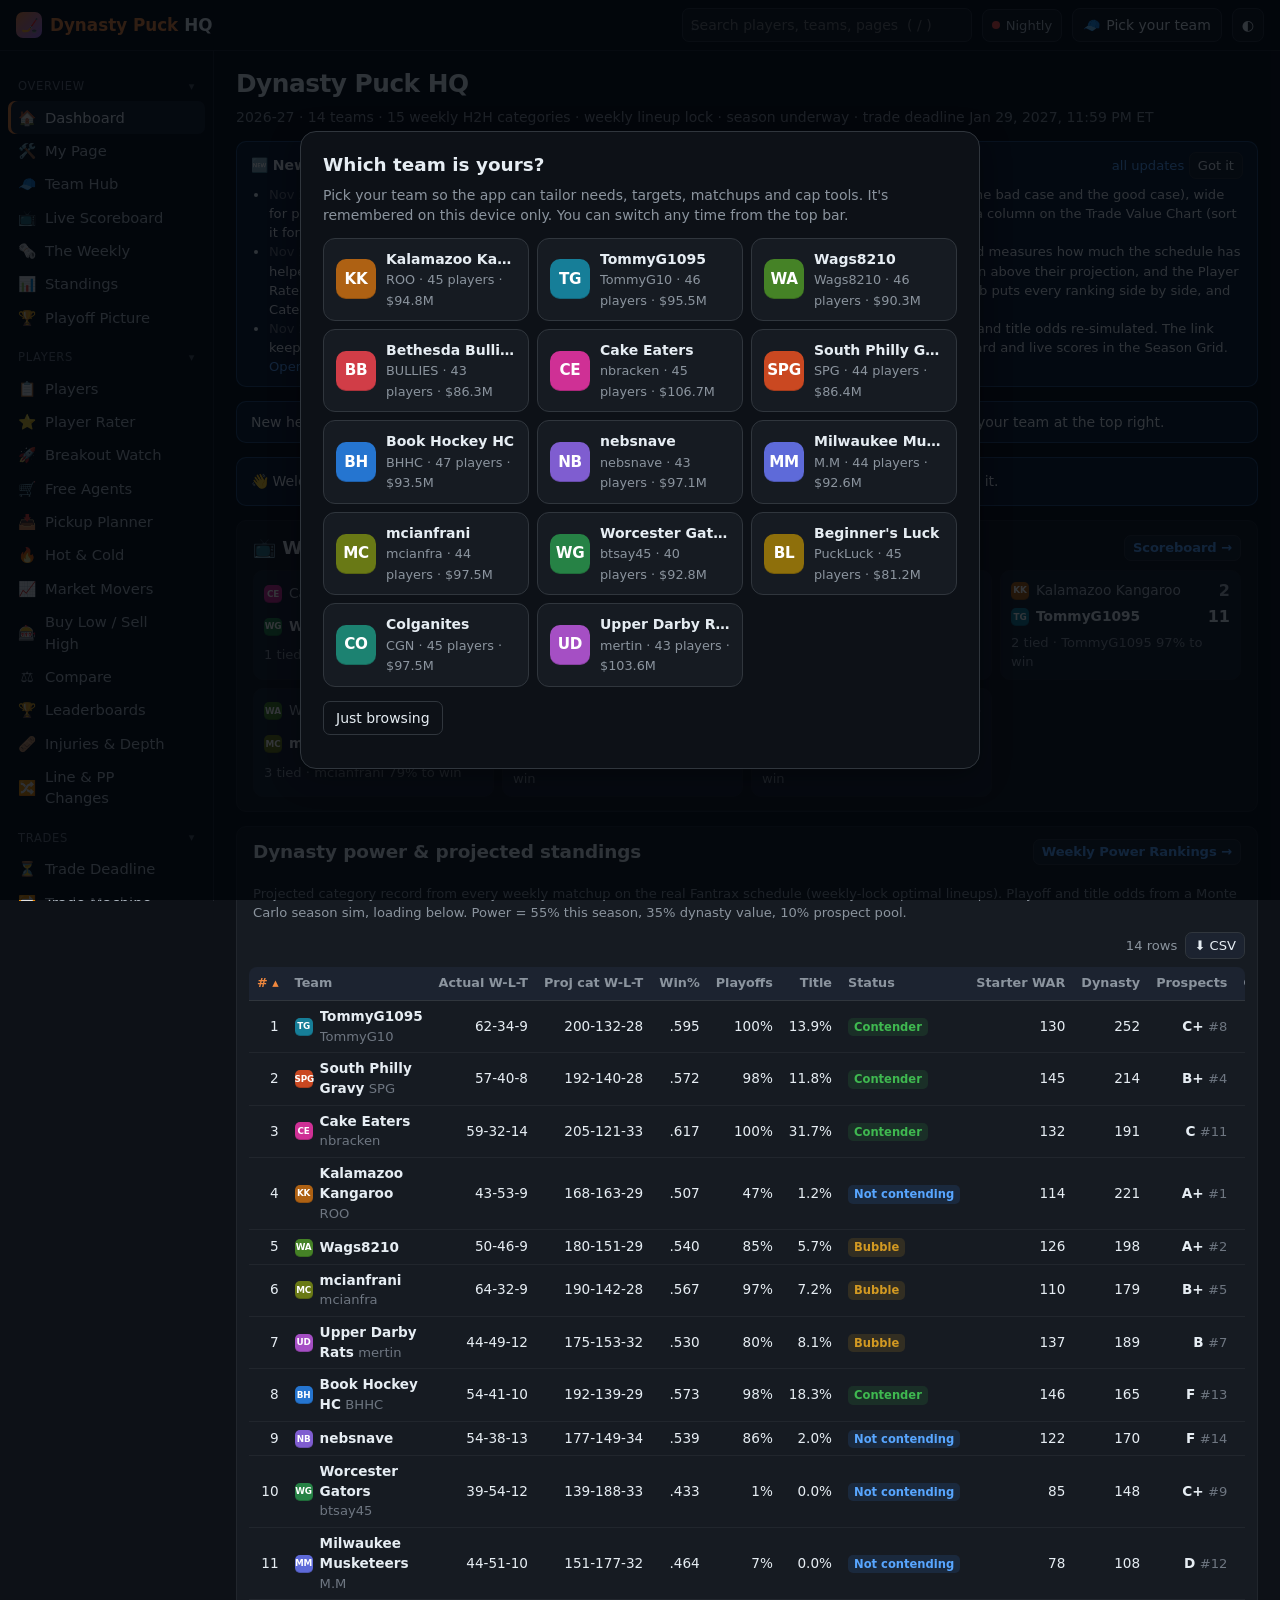
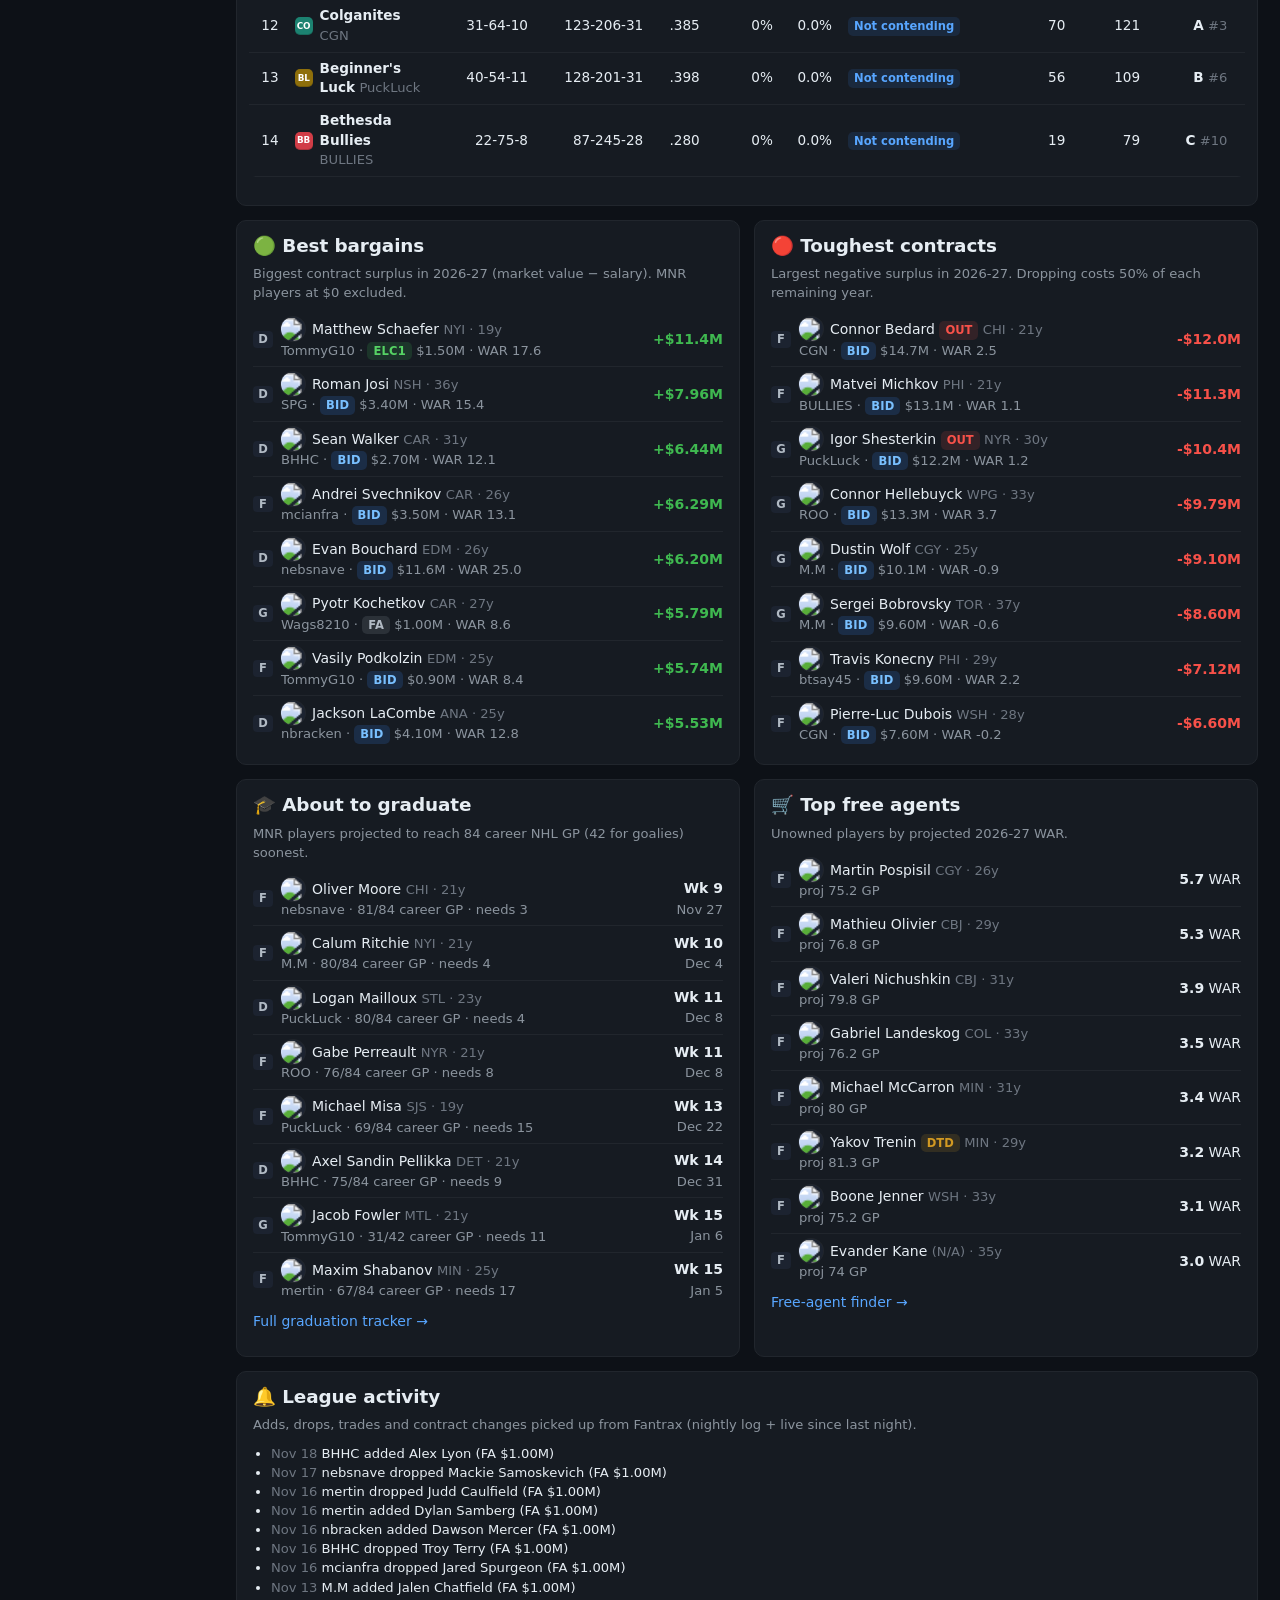
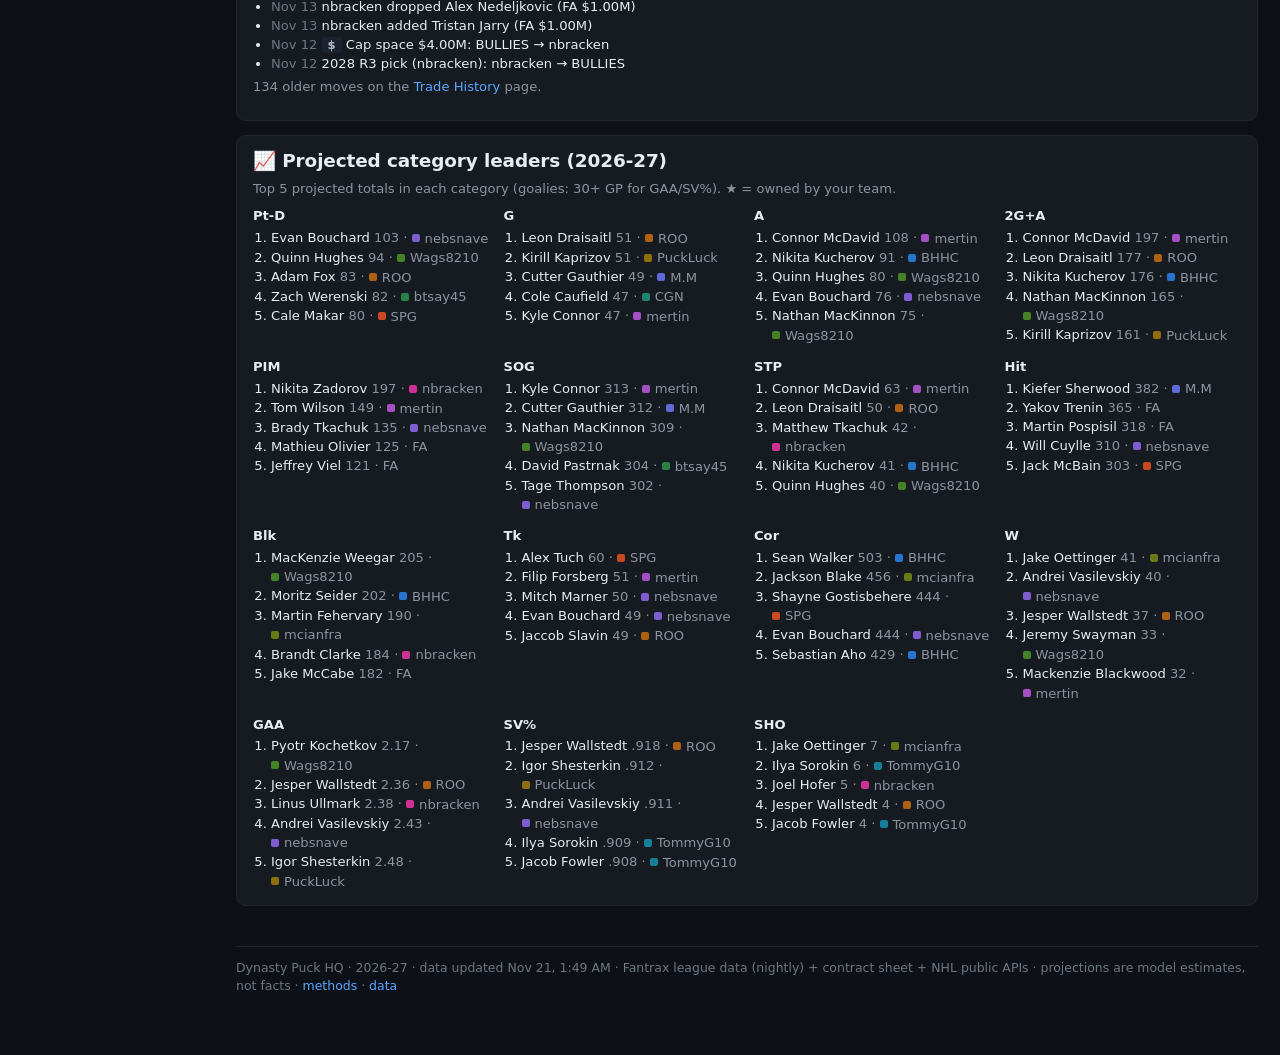
==== index.html @ 2f81b412 "Dynasty floors and ceilings, Elo & Luck, Breakout Watch, Rankings Hub, Category Outlook - Dynasty fl" ====
<!DOCTYPE html>
<html lang="en">
<head>
  <meta charset="UTF-8">
  <meta name="viewport" content="width=device-width, initial-scale=1.0">
  <meta name="theme-color" content="#0d1117">
  <meta name="mobile-web-app-capable" content="yes">
  <meta name="apple-mobile-web-app-capable" content="yes">
  <meta name="apple-mobile-web-app-status-bar-style" content="black-translucent">
  <meta name="description" content="Dynasty Puck HQ: projections, category values, simulators, contracts and prospects for the 14-team Dynasty Puck Fantrax league.">
  <title>Dynasty Puck HQ</title>
  <link rel="icon" href="assets/icon.svg" type="image/svg+xml">
  <link rel="manifest" href="manifest.json">
  <link rel="stylesheet" href="assets/app.css">
</head>
<body>
  <header class="top">
    <button class="iconbtn menubtn" id="menubtn" aria-label="Menu">☰</button>
    <a class="brand" href="#/home"><span class="logo" aria-hidden="true">🏒</span><span><b>Dynasty Puck</b><span class="full"> HQ</span></span></a>
    <span class="spacer"></span>
    <div class="search">
      <span class="ico" aria-hidden="true">⌕</span>
      <input id="gsearch" type="search" placeholder="Search players, teams, pages  ( / )" aria-label="Search players, teams and pages" autocomplete="off">
      <div class="results" id="gresults" role="listbox"></div>
    </div>
    <button class="livebtn idle" id="livebtn" aria-label="Fantrax sync status"><span class="dot" aria-hidden="true"></span><span class="lt">Nightly</span></button>
    <button class="teambtn" id="teambtn">🧢 Pick your team</button>
    <button class="iconbtn" id="themebtn" aria-label="Toggle light/dark theme" title="Toggle light/dark theme">◐</button>
  </header>
  <div class="wrap">
    <nav class="side" id="nav" aria-label="Sections"></nav>
    <div class="mainwrap">
      <nav class="famtabs" id="famtabs" aria-label="Related pages"></nav>
      <main id="main" tabindex="-1">
        <noscript><p>Dynasty Puck HQ needs JavaScript.</p></noscript>
        <p class="muted">Loading Dynasty Puck HQ…</p>
      </main>
    </div>
  </div>

  <nav class="tabbar" id="tabbar" aria-label="Quick links"></nav>

  <div class="picker-bg" id="picker-bg" role="dialog" aria-modal="true" aria-labelledby="picker-title">
    <div class="picker">
      <h2 id="picker-title">Which team is yours?</h2>
      <p class="muted">Pick your team so the app can tailor needs, targets, matchups and cap tools. It's remembered on this device only. You can switch any time from the top bar.</p>
      <div class="teams" id="picker-teams"></div>
      <p style="margin-top:14px"><button class="btn ghost" id="picker-skip">Just browsing</button></p>
    </div>
  </div>

  <div class="modal-bg" id="modal-bg" role="dialog" aria-modal="true">
    <div class="modal">
      <button class="btn sm mclose" id="modal-close" aria-label="Close">✕</button>
      <div class="mbody" id="modal-body"></div>
    </div>
  </div>
  <div class="tip" id="tip" role="tooltip"></div>
  <div class="toast" id="toast" role="status"></div>

  <script src="data/league.js"></script>
  <script src="data/prospects.js"></script>
  <script src="data/radar.js"></script>
  <script src="data/draft.js"></script>
  <script src="data/research.js"></script>
  <script src="data/sim.js"></script>
  <script src="assets/js/util.js"></script>
  <script src="assets/js/engine.js"></script>
  <script src="assets/js/ui.js"></script>
  <script src="assets/js/charts.js"></script>
  <script src="assets/js/share.js"></script>
  <script src="assets/js/player.js"></script>
  <script src="assets/js/pages-overview.js"></script>
  <script src="assets/js/pages-players.js"></script>
  <script src="assets/js/pages-sims.js"></script>
  <script src="assets/js/pages-trade.js"></script>
  <script src="assets/js/pages-cap.js"></script>
  <script src="assets/js/pages-planner.js"></script>
  <script src="assets/js/pages-prospects.js"></script>
  <script src="assets/js/pages-radar.js"></script>
  <script src="assets/js/pages-draft.js"></script>
  <script src="assets/js/pages-luck.js"></script>
  <script src="assets/js/pages-weekly.js"></script>
  <script src="assets/js/pages-season.js"></script>
  <script src="assets/js/pages-scout.js"></script>
  <script src="assets/js/pages-pickup.js"></script>
  <script src="assets/js/pages-form.js"></script>
  <script src="assets/js/pages-rivals.js"></script>
  <script src="assets/js/pages-records.js"></script>
  <script src="assets/js/pages-me.js"></script>
  <script src="assets/js/pages-movers.js"></script>
  <script src="assets/js/pages-lines.js"></script>
  <script src="assets/js/pages-tape.js"></script>
  <script src="assets/js/pages-tour.js"></script>
  <script src="assets/js/pages-info.js"></script>
  <script src="assets/js/pages-extras.js"></script>
  <script src="assets/js/pages-alerts.js"></script>
  <script src="assets/js/pages-live.js"></script>
  <script src="assets/js/pages-flow.js"></script>
  <script src="assets/js/pages-wire.js"></script>
  <script src="assets/js/pages-power.js"></script>
  <script src="assets/js/pages-regret.js"></script>
  <script src="assets/js/pages-grades.js"></script>
  <script src="assets/js/pages-scorecard.js"></script>
  <script src="assets/js/pages-network.js"></script>
  <script src="assets/js/pages-feed.js"></script>
  <script src="assets/js/pages-trophies.js"></script>
  <script src="assets/js/pages-carriers.js"></script>
  <script src="assets/js/pages-grid.js"></script>
  <script src="assets/js/pages-rater.js"></script>
  <script src="assets/js/pages-calendar.js"></script>
  <script src="assets/js/pages-scenarios.js"></script>
  <script src="assets/js/pages-elo.js"></script>
  <script src="assets/js/pages-breakout.js"></script>
  <script src="assets/js/pages-rankings.js"></script>
  <script src="assets/js/pages-outlook.js"></script>
  <script src="assets/js/pages-mypage.js"></script>
  <script src="assets/js/pages-mywidgets.js"></script>
  <script src="assets/js/pages-path.js"></script>
  <script src="assets/js/pages-stacks.js"></script>
  <script src="assets/js/pages-cats.js"></script>
  <script src="assets/js/pages-warroom.js"></script>
  <script src="assets/js/live.js"></script>
  <script src="assets/js/app.js"></script>
</body>
</html>
---- assets/app.css ----
/* Dynasty Puck HQ - styles. Dark by default, light via [data-theme="light"]. */
:root {
  color-scheme: dark;
  --bg: #0d1117; --card: #161b22; --card2: #1c2330; --line: #30363d; --line2: #21262d;
  --ink: #e6edf3; --ink2: #b1bac4; --muted: #8b949e; --faint: #6e7681;
  --accent: #f0883e; --accent2: #a371f7; --link: #58a6ff;
  --good: #3fb950; --good-bg: rgba(46,160,67,.15); --bad: #f85149; --bad-bg: rgba(248,81,73,.13);
  --warn: #d29922; --warn-bg: rgba(210,153,34,.15); --info-bg: rgba(56,139,253,.12);
  --s1: #3987e5; --s2: #d95926; --s3: #199e70; --s4: #c98500; --s5: #d55181; --s6: #008300; --s7: #9085e9; --s8: #e66767;
  --seq0: #1c2330; --seq1: #184f95; --seq2: #256abf; --seq3: #3987e5; --seq4: #6da7ec; --seq5: #b7d3f6;
  --grid: #2c2c2a; --axis: #484f58;
  --radius: 10px; --shadow: 0 8px 30px rgba(0,0,0,.35);
  --font: system-ui, -apple-system, "Segoe UI", Roboto, sans-serif;
}
:root[data-theme="light"] {
  color-scheme: light;
  --bg: #f6f8fa; --card: #ffffff; --card2: #f3f4f6; --line: #d0d7de; --line2: #e5e7eb;
  --ink: #1f2328; --ink2: #3b4250; --muted: #59636e; --faint: #818b98;
  --accent: #bc4c00; --accent2: #8250df; --link: #0969da;
  --good: #1a7f37; --good-bg: rgba(31,136,61,.12); --bad: #cf222e; --bad-bg: rgba(207,34,46,.10);
  --warn: #9a6700; --warn-bg: rgba(212,167,44,.18); --info-bg: rgba(9,105,218,.08);
  --s1: #2a78d6; --s2: #eb6834; --s3: #1baf7a; --s4: #eda100; --s5: #e87ba4; --s6: #008300; --s7: #4a3aa7; --s8: #e34948;
  --seq0: #eef2f7; --seq1: #cde2fb; --seq2: #9ec5f4; --seq3: #5598e7; --seq4: #256abf; --seq5: #104281;
  --grid: #e1e0d9; --axis: #c3c2b7; --shadow: 0 8px 30px rgba(0,0,0,.12);
}
* { box-sizing: border-box; }
html, body { margin: 0; padding: 0; }
body { background: var(--bg); color: var(--ink); font: 14px/1.45 var(--font); -webkit-text-size-adjust: 100%; }
a { color: var(--link); text-decoration: none; }
a:hover { text-decoration: underline; }
button, select, input, textarea { font: inherit; color: inherit; }
h1, h2, h3, h4 { margin: 0 0 .5em; line-height: 1.2; }
h1 { font-size: 1.55rem; letter-spacing: -.01em; }
h2 { font-size: 1.15rem; }
h3 { font-size: 1rem; }
p { margin: .3em 0 .8em; }
small, .small { font-size: .82rem; }
.muted { color: var(--muted); } .faint { color: var(--faint); } .ink2 { color: var(--ink2); }
.good { color: var(--good); } .bad { color: var(--bad); } .warn { color: var(--warn); } .accent { color: var(--accent); }
.num { font-variant-numeric: tabular-nums; text-align: right; white-space: nowrap; }
.nowrap { white-space: nowrap; }
.sr-only { position: absolute; width: 1px; height: 1px; overflow: hidden; clip: rect(0 0 0 0); white-space: nowrap; }

/* ---------- layout */
.top { position: sticky; top: 0; z-index: 30; display: flex; align-items: center; gap: 10px; padding: 8px 16px;
  background: color-mix(in srgb, var(--bg) 88%, transparent); backdrop-filter: blur(8px); border-bottom: 1px solid var(--line2); }
.brand { display: flex; align-items: center; gap: 8px; font-weight: 800; font-size: 1.05rem; white-space: nowrap; color: var(--ink); }
.brand .logo { width: 26px; height: 26px; border-radius: 7px; background: linear-gradient(135deg, var(--accent), var(--accent2)); display: grid; place-items: center; color: #fff; font-size: 14px; }
.brand b { color: var(--accent); }
.top .spacer { flex: 1; }
.search { position: relative; }
.search input { width: 290px; max-width: 42vw; padding: 7px 10px 7px 30px; border-radius: 8px; border: 1px solid var(--line); background: var(--card); }
.search .ico { position: absolute; left: 9px; top: 50%; transform: translateY(-50%); color: var(--faint); pointer-events: none; }
.search .results { position: absolute; top: calc(100% + 4px); right: 0; width: 340px; max-width: 92vw; max-height: 60vh; overflow: auto; background: var(--card); border: 1px solid var(--line); border-radius: 10px; box-shadow: var(--shadow); display: none; z-index: 40; }
.search .results.open { display: block; }
.search .results .shead { padding: 6px 10px 3px; font-size: .68rem; letter-spacing: .06em; text-transform: uppercase; color: var(--faint); }
.search .results button { display: flex; width: 100%; gap: 8px; align-items: center; padding: 7px 10px; background: none; border: 0; text-align: left; cursor: pointer; border-bottom: 1px solid var(--line2); }
.search .results button:hover, .search .results button.hl { background: var(--card2); }
.teambtn { display: flex; align-items: center; gap: 6px; padding: 6px 10px; border-radius: 8px; border: 1px solid var(--line); background: var(--card); cursor: pointer; white-space: nowrap; }
.teambtn:hover { border-color: var(--accent); }
.livebtn { display: flex; align-items: center; gap: 6px; padding: 6px 9px; border-radius: 8px; border: 1px solid var(--line); background: var(--card); cursor: pointer; white-space: nowrap; color: var(--ink2); font-size: .82rem; }
.livebtn .dot { width: 8px; height: 8px; border-radius: 50%; background: var(--faint); flex: none; }
.livebtn.ok .dot { background: var(--good); box-shadow: 0 0 0 3px var(--good-bg); }
.livebtn.loading .dot { background: var(--warn); animation: pulse 1s infinite alternate; }
.livebtn.fail .dot { background: var(--bad); }
@keyframes pulse { from { opacity: .35; } to { opacity: 1; } }
.fs { font-size: .68rem; padding: 1px 5px; border-radius: 5px; border: 1px solid var(--line); color: var(--muted); margin-left: 4px; white-space: nowrap; }
.fs.R { color: var(--warn); border-color: color-mix(in srgb, var(--warn) 45%, transparent); }
.fs.M, .fs.IR { color: var(--faint); }
.iconbtn { padding: 6px 9px; border-radius: 8px; border: 1px solid var(--line); background: var(--card); cursor: pointer; }
.menubtn { display: none; }
.wrap { display: flex; min-height: calc(100vh - 50px); }
nav.side { width: 214px; flex: 0 0 214px; border-right: 1px solid var(--line2); padding: 12px 8px 40px; position: sticky; top: 50px; height: calc(100vh - 50px); overflow-y: auto; }
nav.side .grp { display: flex; width: calc(100% - 4px); align-items: center; justify-content: space-between; font-size: .72rem; text-transform: uppercase; letter-spacing: .06em; color: var(--faint); margin: 12px 2px 3px; padding: 3px 8px; background: none; border: 0; border-radius: 6px; cursor: pointer; text-align: left; }
nav.side .grp:hover { color: var(--ink2); background: var(--card); }
nav.side .grp .car { font-size: .7rem; opacity: .7; }
nav.side div.grp { cursor: default; }
nav.side a { display: flex; gap: 9px; align-items: center; padding: 6px 10px; border-radius: 7px; color: var(--ink2); font-size: .92rem; }
nav.side a:hover { background: var(--card); text-decoration: none; color: var(--ink); }
nav.side a.on { background: var(--card2); color: var(--ink); box-shadow: inset 3px 0 0 var(--accent); }
nav.side a .i { width: 18px; text-align: center; opacity: .9; }
.mainwrap { flex: 1; min-width: 0; display: flex; flex-direction: column; }
main { flex: 1; min-width: 0; padding: 18px 22px 60px; }
/* related pages: one tab row above the page */
.famtabs { display: flex; gap: 2px; overflow-x: auto; scrollbar-width: none; padding: 10px 22px 0; border-bottom: 1px solid var(--line2); }
.famtabs::-webkit-scrollbar { display: none; }
.famtabs[hidden] { display: none; }
.famtabs a { flex: none; padding: 6px 12px 8px; color: var(--muted); border-bottom: 2px solid transparent; font-size: .86rem; white-space: nowrap; }
.famtabs a:hover { color: var(--ink); text-decoration: none; }
.famtabs a.on { color: var(--ink); border-bottom-color: var(--accent); font-weight: 600; }
.page-head { display: flex; flex-wrap: wrap; align-items: flex-end; gap: 8px 16px; margin-bottom: 14px; }
.page-head h1 { margin: 0; }
.page-head .sub { color: var(--muted); flex-basis: 100%; margin: 0; }
.foot { color: var(--faint); font-size: .78rem; margin-top: 40px; border-top: 1px solid var(--line2); padding-top: 12px; }

/* ---------- cards & grid */
.grid { display: grid; gap: 14px; }
.g2 { grid-template-columns: repeat(2, minmax(0, 1fr)); }
.g3 { grid-template-columns: repeat(3, minmax(0, 1fr)); }
.g4 { grid-template-columns: repeat(4, minmax(0, 1fr)); }
.span2 { grid-column: span 2; }
.card { background: var(--card); border: 1px solid var(--line2); border-radius: var(--radius); padding: 14px 16px; min-width: 0; }
.card > h2, .card > h3 { display: flex; align-items: center; gap: 8px; flex-wrap: wrap; }
.card .hint { color: var(--muted); font-size: .82rem; margin: -2px 0 10px; }
.card.flush { padding: 0; }
.card.flush > h2, .card.flush > h3, .card.flush > .hint { padding: 12px 16px 0; }
.stat { background: var(--card); border: 1px solid var(--line2); border-radius: var(--radius); padding: 12px 14px; }
.stat .l { color: var(--muted); font-size: .8rem; }
.stat .v { font-size: 1.45rem; font-weight: 700; margin-top: 2px; }
.stat .d { font-size: .8rem; color: var(--muted); }
.stats { display: grid; grid-template-columns: repeat(auto-fit, minmax(150px, 1fr)); gap: 10px; margin-bottom: 14px; }
.callout { border-radius: 10px; padding: 10px 14px; background: var(--info-bg); border: 1px solid color-mix(in srgb, var(--link) 35%, transparent); margin: 8px 0 14px; }
.callout.warn { background: var(--warn-bg); border-color: color-mix(in srgb, var(--warn) 45%, transparent); }
.callout.bad { background: var(--bad-bg); border-color: color-mix(in srgb, var(--bad) 45%, transparent); }
.callout.good { background: var(--good-bg); border-color: color-mix(in srgb, var(--good) 45%, transparent); }

/* ---------- controls */
.controls { display: flex; flex-wrap: wrap; gap: 8px 10px; align-items: center; margin: 0 0 12px; }
.controls label { display: flex; align-items: center; gap: 6px; color: var(--muted); font-size: .85rem; }
select, input[type=text], input[type=number], input[type=search], textarea {
  background: var(--card); border: 1px solid var(--line); border-radius: 7px; padding: 6px 8px; min-height: 32px; }
input[type=number] { width: 90px; }
textarea { width: 100%; min-height: 120px; font-family: ui-monospace, SFMono-Regular, Menlo, monospace; font-size: .82rem; }
.btn { display: inline-flex; align-items: center; gap: 6px; padding: 6px 12px; min-height: 32px; border-radius: 7px; border: 1px solid var(--line); background: var(--card2); cursor: pointer; white-space: nowrap; }
.btn:hover { border-color: var(--accent); }
.btn.primary { background: var(--accent); border-color: var(--accent); color: #fff; font-weight: 600; }
.btn.primary:hover { filter: brightness(1.08); }
.btn.sm { padding: 3px 8px; min-height: 26px; font-size: .82rem; }
.btn.ghost { background: none; }
.btn:disabled { opacity: .5; cursor: default; }
.seg { display: inline-flex; border: 1px solid var(--line); border-radius: 8px; overflow: hidden; }
.seg button { border: 0; background: var(--card); padding: 5px 11px; cursor: pointer; border-right: 1px solid var(--line); }
.seg button:last-child { border-right: 0; }
.seg button.on { background: var(--accent); color: #fff; }
.tabs { display: flex; gap: 2px; border-bottom: 1px solid var(--line); margin-bottom: 14px; overflow-x: auto; }
.tabs button { background: none; border: 0; padding: 8px 12px; cursor: pointer; color: var(--muted); border-bottom: 2px solid transparent; white-space: nowrap; }
.tabs button.on { color: var(--ink); border-bottom-color: var(--accent); font-weight: 600; }
.chip { display: inline-flex; align-items: center; gap: 4px; padding: 1px 7px; border-radius: 999px; font-size: .75rem; border: 1px solid var(--line); background: var(--card2); white-space: nowrap; }
.chip.x { cursor: pointer; }
.pill { display: inline-block; padding: 1px 6px; border-radius: 5px; font-size: .72rem; font-weight: 600; letter-spacing: .02em; }
.pill.BID { background: rgba(56,139,253,.16); color: #79c0ff; } .pill.MNR { background: rgba(163,113,247,.18); color: #d2a8ff; }
.pill.ELC1 { background: rgba(63,185,80,.16); color: #56d364; } .pill.RFA1 { background: rgba(210,153,34,.18); color: #e3b341; }
.pill.FA { background: rgba(139,148,158,.18); color: var(--ink2); } .pill.W { background: var(--warn-bg); color: var(--warn); }
:root[data-theme="light"] .pill.BID { color: #0550ae; } :root[data-theme="light"] .pill.MNR { color: #6639ba; }
:root[data-theme="light"] .pill.ELC1 { color: #116329; } :root[data-theme="light"] .pill.RFA1 { color: #7d4e00; }
.pos { display: inline-block; min-width: 20px; text-align: center; font-size: .72rem; font-weight: 700; border-radius: 4px; padding: 0 4px; background: var(--card2); color: var(--ink2); }
.badge { display: inline-block; padding: 1px 6px; border-radius: 5px; font-size: .72rem; font-weight: 600; white-space: nowrap; }
.badge.multiline { white-space: normal; }
.badge.good { background: var(--good-bg); color: var(--good); } .badge.bad { background: var(--bad-bg); color: var(--bad); }
.badge.warn { background: var(--warn-bg); color: var(--warn); } .badge.info { background: var(--info-bg); color: var(--link); }
.plink { color: var(--ink); cursor: pointer; font-weight: 500; }
.plink:hover { color: var(--link); text-decoration: underline; }
.teamtag { display: inline-flex; align-items: center; gap: 5px; white-space: nowrap; }
.teamtag .dot { width: 9px; height: 9px; border-radius: 3px; display: inline-block; }

/* ---------- tables */
.tbl-wrap { overflow-x: auto; -webkit-overflow-scrolling: touch; border-radius: 8px; }
.tbl-tools { display: flex; flex-wrap: wrap; gap: 8px; align-items: center; margin-bottom: 8px; }
.tbl-tools .grow { flex: 1; }
.tbl-tools input[type=search] { width: 220px; max-width: 100%; }
table.t { width: 100%; border-collapse: collapse; font-size: .85rem; }
table.t th { position: sticky; top: 0; background: var(--card2); color: var(--muted); font-weight: 600; text-align: left; padding: 7px 8px; border-bottom: 1px solid var(--line); white-space: nowrap; z-index: 1; }
table.t th.sortable { cursor: pointer; user-select: none; }
table.t th.sortable:hover { color: var(--ink); }
table.t th.sorted { color: var(--accent); }
table.t th.num { text-align: right; }
table.t td { padding: 6px 8px; border-bottom: 1px solid var(--line2); vertical-align: middle; }
table.t tbody tr:hover td { background: color-mix(in srgb, var(--card2) 70%, transparent); }
table.t tr.mine td { background: color-mix(in srgb, var(--accent) 9%, transparent); }
table.t tr.sep td { border-top: 2px solid var(--line); }
table.t td.hot { background: var(--good-bg); } table.t td.cold { background: var(--bad-bg); }
.tbl-more { text-align: center; padding: 8px; }
.heat td.hc { text-align: center; font-variant-numeric: tabular-nums; font-size: .78rem; padding: 4px 2px; min-width: 26px; }

/* ---------- bars / meters */
.meter { position: relative; height: 8px; border-radius: 4px; background: var(--card2); overflow: hidden; min-width: 60px; }
.meter > span { position: absolute; left: 0; top: 0; bottom: 0; border-radius: 4px; background: var(--s1); }
.meter.good > span { background: var(--good); } .meter.warn > span { background: var(--warn); } .meter.bad > span { background: var(--bad); }
.pbar { display: flex; align-items: center; gap: 8px; }
.pbar .meter { flex: 1; }
.catbar { display: grid; grid-template-columns: 54px 1fr 44px; gap: 8px; align-items: center; margin: 3px 0; font-size: .82rem; }
.catbar .track { position: relative; height: 10px; background: var(--card2); border-radius: 5px; }
.catbar .track .mid { position: absolute; left: 50%; top: -2px; bottom: -2px; width: 1px; background: var(--axis); }
.catbar .track span { position: absolute; top: 0; bottom: 0; border-radius: 5px; }

/* ---------- charts */
.chart { position: relative; width: 100%; }
.chart svg { display: block; width: 100%; height: auto; overflow: visible; }
.chart .axis text, .chart text.axis { fill: var(--muted); font-size: 11px; }
.chart .gridl { stroke: var(--grid); stroke-width: 1; }
.chart .base { stroke: var(--axis); stroke-width: 1; }
.chart .hit { fill: transparent; cursor: pointer; }
.chart .mark:hover, .chart .hit:hover + .mark { filter: brightness(1.2); }
.legend { display: flex; flex-wrap: wrap; gap: 4px 14px; font-size: .8rem; color: var(--ink2); margin: 6px 0; }
.legend .k { display: inline-block; width: 12px; height: 12px; border-radius: 3px; margin-right: 5px; vertical-align: -2px; }
.legend .k.line { height: 3px; border-radius: 2px; vertical-align: 3px; }
.tip { position: fixed; z-index: 100; pointer-events: none; background: var(--card); border: 1px solid var(--line); border-radius: 8px; padding: 7px 10px; font-size: .8rem; box-shadow: var(--shadow); max-width: 280px; display: none; }
.tip .tv { font-weight: 700; color: var(--ink); }
.tip .tl { color: var(--muted); }
.tip .row { display: flex; align-items: center; gap: 6px; }
.tip .key { width: 12px; height: 3px; border-radius: 2px; display: inline-block; }

/* ---------- modal */
.modal-bg { position: fixed; inset: 0; background: rgba(1,4,9,.66); z-index: 60; display: none; align-items: flex-start; justify-content: center; padding: 4vh 12px; overflow-y: auto; }
.modal-bg.open { display: flex; }
.modal { background: var(--bg); border: 1px solid var(--line); border-radius: 14px; width: min(1040px, 100%); box-shadow: var(--shadow); position: relative; }
.modal .mclose { position: absolute; top: 10px; right: 10px; z-index: 2; }
.modal .mbody { padding: 18px 20px 22px; }
.phead { display: flex; gap: 16px; align-items: center; flex-wrap: wrap; }
.phead img, .phead .noimg { width: 92px; height: 92px; border-radius: 50%; background: var(--card2); object-fit: cover; border: 2px solid var(--line); }
.phead .noimg { display: grid; place-items: center; font-size: 30px; color: var(--faint); }
.phead h2 { font-size: 1.4rem; margin: 0; }
.kv { display: grid; grid-template-columns: repeat(auto-fill, minmax(130px, 1fr)); gap: 6px 14px; margin: 10px 0; }
.kv div { font-size: .82rem; color: var(--muted); }
.kv div b { display: block; color: var(--ink); font-size: .95rem; font-weight: 600; }

/* ---------- team picker */
.picker-bg { position: fixed; inset: 0; z-index: 80; background: rgba(1,4,9,.8); display: none; align-items: center; justify-content: center; padding: 16px; }
.picker-bg.open { display: flex; }
.picker { background: var(--bg); border: 1px solid var(--line); border-radius: 16px; padding: 22px; width: min(680px, 100%); max-height: 92vh; overflow-y: auto; box-shadow: var(--shadow); }
.picker .teams { display: grid; grid-template-columns: repeat(auto-fill, minmax(190px, 1fr)); gap: 8px; margin-top: 12px; }
.picker .teams button { display: flex; align-items: center; gap: 10px; text-align: left; padding: 10px 12px; border-radius: 12px; border: 1px solid var(--line); background: var(--card); cursor: pointer; }
.picker .teams button:hover { border-color: var(--tc, var(--accent)); box-shadow: 0 0 0 1px var(--tc, var(--accent)); }
.picker .teams button .pt { min-width: 0; }
.picker .teams button b { display: block; overflow: hidden; text-overflow: ellipsis; white-space: nowrap; }
.picker .teams button .pt > span { color: var(--muted); font-size: .8rem; }

/* ---------- misc components */
.lineup { display: grid; grid-template-columns: repeat(auto-fill, minmax(220px, 1fr)); gap: 4px 12px; }
.lineup .slot { display: flex; align-items: center; gap: 6px; padding: 4px 6px; border-radius: 6px; background: var(--card2); font-size: .82rem; }
.lineup .slot .gms { margin-left: auto; color: var(--muted); font-variant-numeric: tabular-nums; }
.vs { display: grid; grid-template-columns: 1fr auto 1fr; gap: 10px; align-items: center; }
.probrow { display: grid; grid-template-columns: 64px 1fr 60px; gap: 8px; align-items: center; font-size: .82rem; margin: 3px 0; }
.probbar { display: flex; height: 16px; border-radius: 5px; overflow: hidden; gap: 2px; background: var(--card2); }
.probbar span { display: block; height: 100%; }
.drop { border: 2px dashed var(--line); border-radius: 12px; padding: 26px; text-align: center; color: var(--muted); }
.drop.over { border-color: var(--accent); background: var(--warn-bg); }
.toast { position: fixed; bottom: 18px; left: 50%; transform: translateX(-50%); background: var(--card2); border: 1px solid var(--line); padding: 9px 14px; border-radius: 10px; z-index: 120; box-shadow: var(--shadow); display: none; }
.list-plain { list-style: none; margin: 0; padding: 0; }
.list-plain li { padding: 6px 0; border-bottom: 1px solid var(--line2); display: flex; gap: 8px; align-items: center; }
.list-plain li:last-child { border-bottom: 0; }
.rank { display: inline-grid; place-items: center; width: 24px; height: 24px; border-radius: 6px; background: var(--card2); font-weight: 700; font-size: .8rem; }
.tradecol { background: var(--card); border: 1px solid var(--line2); border-radius: var(--radius); padding: 12px; min-width: 0; }
.tradecol .pl { display: flex; align-items: center; gap: 6px; padding: 4px 0; border-bottom: 1px solid var(--line2); font-size: .85rem; }
.fair { position: relative; height: 14px; border-radius: 7px; background: linear-gradient(90deg, var(--bad), var(--warn) 30%, var(--good) 45%, var(--good) 55%, var(--warn) 70%, var(--bad)); }
.fair .needle { position: absolute; top: -4px; width: 4px; height: 22px; background: var(--ink); border-radius: 2px; transform: translateX(-2px); box-shadow: 0 0 0 2px var(--card); }
.kpi-up { color: var(--good); } .kpi-down { color: var(--bad); }
details summary { cursor: pointer; color: var(--link); }
.note { font-size: .8rem; color: var(--muted); }
.scroll-x { overflow-x: auto; }
hr.sep { border: 0; border-top: 1px solid var(--line2); margin: 14px 0; }

/* ---------- responsive */
@media (max-width: 1100px) { .g4 { grid-template-columns: repeat(2, minmax(0, 1fr)); } .g3 { grid-template-columns: repeat(2, minmax(0, 1fr)); } }
@media (max-width: 860px) {
  .menubtn { display: inline-block; }
  nav.side { position: fixed; left: 0; top: 50px; z-index: 50; background: var(--bg); transform: translateX(-105%); transition: transform .2s; box-shadow: var(--shadow); width: 240px; }
  nav.side.open { transform: none; }
  .g2, .g3, .g4 { grid-template-columns: minmax(0, 1fr); }
  .span2 { grid-column: auto; }
  main { padding: 14px 16px 60px; }
  .famtabs { padding: 6px 12px 0; }
  .search input { width: 150px; }
  .brand .full { display: none; }
}
@media (max-width: 520px) {
  .top { gap: 6px; padding: 8px 10px; }
  .brand > span:not(.logo) { display: none; }
  .teambtn { padding: 6px 7px; }
  .livebtn { padding: 6px 7px; } .livebtn .lt { display: none; }
  .teambtn .tn { max-width: 74px; overflow: hidden; text-overflow: ellipsis; }
  .search { flex: 1; min-width: 0; }
  .search input { width: 100%; max-width: none; }
  .search input::placeholder { color: transparent; }
  .search .results { right: auto; left: 0; width: 88vw; }
  h1 { font-size: 1.3rem; }
  .stat .v { font-size: 1.2rem; }
  .modal .mbody { padding: 14px 12px 18px; }
  .phead img, .phead .noimg { width: 70px; height: 70px; }
}
@media print { nav.side, .top { display: none; } main { padding: 0; } .card { break-inside: avoid; } }
/* keep wide selects and multi-column trade grids inside the viewport */
select { max-width: 100%; text-overflow: ellipsis; }
.controls label { max-width: 100%; flex-wrap: wrap; min-width: 0; }
.controls label select, .controls label input { min-width: 0; }
.tradecol .pl select { max-width: 110px; }
.tradecol .pl input.capamt { width: 62px; padding: 2px 6px; margin: 0 2px; }
.nw { white-space: nowrap; }
@media (max-width: 860px) {
  .grid[style*="repeat"] { grid-template-columns: minmax(0, 1fr) !important; }
  .controls label select { max-width: calc(100vw - 60px); }
}

/* scoreboard: NHL game ticker + live marker */
.ticker { display: flex; flex-wrap: wrap; gap: 6px; margin: 0 0 14px; }
.ticker .tk { border: 1px solid var(--line); border-radius: 8px; padding: 3px 8px; font-size: .8rem; background: var(--card); white-space: nowrap; }
.ticker .tk.live { border-color: color-mix(in srgb, var(--bad) 55%, transparent); }
.ticker .tk.pre { opacity: .75; }
.livedot { animation: livepulse 1.6s ease-in-out infinite; }
@keyframes livepulse { 50% { opacity: .55; } }
@media (prefers-reduced-motion: reduce) { .livedot { animation: none; } }

/* category insights */
.catmx td.hc { min-width: 40px; padding: 6px 3px; font-size: .8rem; color: var(--ink); border-bottom: 2px solid var(--card); border-right: 2px solid var(--card); }
.catmx th a { color: inherit; }
.catmx tr.mine td:first-child { box-shadow: inset 3px 0 0 var(--accent); }
.catchip { display: inline-block; border: 1px solid var(--line); border-radius: 6px; padding: 0 6px; margin: 1px 0; font-size: .78rem; white-space: nowrap; background: var(--card2); }
/* Prospect Radar */
.spark { vertical-align: middle; }
.t td.nw { white-space: nowrap; }
.mv { align-items: flex-start !important; }
.mv .rk { min-width: 38px; color: var(--muted); font-variant-numeric: tabular-nums; font-size: .85rem; padding-top: 1px; }
.mv .who { flex: 1; min-width: 0; }
.mv .chg { text-align: right; white-space: nowrap; font-variant-numeric: tabular-nums; }
.newsitem { align-items: flex-start !important; }
.newsitem .nd { min-width: 48px; padding-top: 2px; white-space: nowrap; }
.newsitem > div { min-width: 0; overflow-wrap: anywhere; }
.newsday { margin: 14px 0 2px; font-size: .9rem; color: var(--muted); }
.newsday:first-child { margin-top: 0; }
details.card > summary { cursor: pointer; }
@media (max-width: 700px) { details.card ul { columns: 1 !important; } }

/* phones: the name column stays put while a wide table scrolls sideways */
:root { --tbg: var(--bg); }
.card, .tradecol { --tbg: var(--card); }
@media (max-width: 860px) {
  .tbl-wrap table.t.hasstick .stick, .tbl-wrap table.t:not(.hasstick) th:first-child, .tbl-wrap table.t:not(.hasstick) td:first-child {
    position: sticky; left: 0; z-index: 1; background: var(--tbg); box-shadow: 1px 0 0 var(--line2); max-width: 44vw; white-space: normal; }
  .tbl-wrap table.t.hasstick th.stick, .tbl-wrap table.t:not(.hasstick) th:first-child { z-index: 2; background: var(--card2); }
  .tbl-wrap table.t tr.mine .stick, .tbl-wrap table.t:not(.hasstick) tr.mine td:first-child {
    background: linear-gradient(color-mix(in srgb, var(--accent) 9%, transparent), color-mix(in srgb, var(--accent) 9%, transparent)), var(--tbg); }
  .tbl-wrap table.t td[colspan] { position: static; max-width: none; }
}

/* phones: quick bar at the bottom */
.tabbar { display: none; }
@media (max-width: 860px) {
  .tabbar { display: flex; position: fixed; left: 0; right: 0; bottom: 0; z-index: 40; background: var(--bg); border-top: 1px solid var(--line); padding-bottom: env(safe-area-inset-bottom, 0px); }
  .tabbar a, .tabbar button { flex: 1; min-width: 0; display: flex; flex-direction: column; align-items: center; gap: 1px; padding: 6px 2px 5px; font: inherit; font-size: .68rem; color: var(--muted); background: none; border: 0; text-decoration: none; cursor: pointer; }
  .tabbar .i { font-size: 1.15rem; line-height: 1.2; }
  .tabbar a { overflow: hidden; text-overflow: ellipsis; white-space: nowrap; }
  .tabbar a.on { color: var(--accent); }
  main { padding-bottom: 96px; }
  nav.side { height: calc(100vh - 50px); padding-bottom: 90px; }
  .toast { bottom: calc(70px + env(safe-area-inset-bottom, 0px)); }
}
@media print { .tabbar { display: none; } }
@media (max-width: 520px) { #newscard .newsd { display: none; } }

/* Offseason Planner: a player's contract by season */
table.plan td.pc { white-space: nowrap; font-variant-numeric: tabular-nums; border-left: 1px solid var(--line2); }
table.plan td.pc span { display: block; font-size: .66rem; line-height: 1.1; opacity: .8; }
table.plan td.c-con { background: rgba(56,139,253,.13); }
table.plan td.c-off { opacity: .6; }
table.plan td.c-elc, .pk.c-elc { background: rgba(63,185,80,.20); }
table.plan td.c-re, .pk.c-re { background: var(--warn-bg); }
table.plan td.c-auc, .pk.c-auc { background: rgba(163,113,247,.20); }
table.plan td.c-mnr, .pk.c-mnr { background: rgba(139,148,158,.12); color: var(--muted); }
table.plan td.c-ufa, .pk.c-ufa { background: var(--bad-bg); color: var(--bad); }
table.plan td.c-ufa, table.plan td.c-mnr { font-size: .74rem; }
.pk { display: inline-block; padding: 0 6px; border-radius: 5px; font-size: .74rem; white-space: nowrap; }
.pk.c-con { background: rgba(56,139,253,.16); }
table.plan tr.grp td { background: var(--card2); font-weight: 600; padding-top: 8px; }
table.plan tfoot td { border-top: 1px solid var(--line); background: var(--card); }
table.plan tfoot tr.sum td { border-top: 2px solid var(--line); }
@media (min-width: 861px) { table.plan tbody td:first-child { white-space: nowrap; } }
select.plsel { max-width: 210px; padding: 2px 4px; font-size: .78rem; }
select.plsel.chg { border-color: var(--warn); box-shadow: 0 0 0 1px var(--warn); }

/* Draft Center: rank-history chart labels */
svg text.ax { font-size: 10px; fill: var(--muted); }
.list-plain.mvlist li { display: block; }
.list-plain.mvlist li.mine-li { background: color-mix(in srgb, var(--accent) 9%, transparent); }

/* team identity: color dot next to a team code, square badge with the team's letters, badge + name chip */
.teamtag { --tc: var(--faint); }
.teamtag .tdot { width: 8px; height: 8px; border-radius: 2px; background: var(--tc); flex: none; display: inline-block; }
.tbadge { --tc: var(--faint); display: inline-grid; place-items: center; flex: none; width: 22px; height: 22px; border-radius: 6px; background: var(--tc); color: #fff;
  font-size: .62rem; font-weight: 800; letter-spacing: -.02em; line-height: 1; vertical-align: middle; box-shadow: inset 0 -1px 0 rgba(0,0,0,.18); }
.tbadge.sm { width: 18px; height: 18px; border-radius: 5px; font-size: .55rem; }
.tbadge.lg { width: 40px; height: 40px; border-radius: 10px; font-size: .95rem; }
.tbadge.xl { width: 54px; height: 54px; border-radius: 14px; font-size: 1.2rem; }
.teamchip { display: inline-flex; align-items: center; gap: 7px; min-width: 0; color: var(--ink); }
.teamchip .tn { min-width: 0; overflow: hidden; text-overflow: ellipsis; }
a.teamchip:hover { text-decoration: none; } a.teamchip:hover .tn { color: var(--link); text-decoration: underline; }

/* small round headshots in lists */
span.av { display: inline-block; vertical-align: middle; margin: -3px 7px -3px 0; border-radius: 50%; background: var(--card2); overflow: hidden; flex: none;
  box-shadow: 0 0 0 1px var(--line2); position: relative; }
span.av img { display: block; width: 100%; height: 100%; transform: scale(1.45); transform-origin: 50% 18%; }
span.av.noimg { display: inline-grid; place-items: center; font-size: .58rem; font-weight: 700; color: var(--faint); }
/* headshot + name: the name wraps beside the picture, never under it */
.pc { display: inline-flex; align-items: center; gap: 7px; max-width: 100%; vertical-align: middle; }
.pc > span.av { margin: -3px 0; }
.pc > .pct { min-width: 0; }

/* Team Hub header: the team's color, name and official record */
.hero { --tc: var(--accent); display: grid; grid-template-columns: minmax(0, 1fr) auto; gap: 6px 18px; align-items: center; margin-bottom: 10px; padding: 16px 18px;
  border-radius: 14px; border: 1px solid color-mix(in srgb, var(--tc) 38%, var(--line2));
  background: linear-gradient(115deg, color-mix(in srgb, var(--tc) 24%, var(--card)) 0%, color-mix(in srgb, var(--tc) 7%, var(--card)) 55%, var(--card) 100%); }
.hero-id { grid-row: span 2; display: flex; align-items: center; gap: 14px; min-width: 0; }
.hero-tx { min-width: 0; }
.hero h1 { margin: 0; font-size: 1.7rem; letter-spacing: -.02em; }
.hero .sub { margin: 3px 0 0; color: var(--ink2); font-size: .88rem; }
.hero-rec { text-align: right; }
.hero-rec .big { font-size: 1.6rem; font-weight: 800; letter-spacing: -.01em; line-height: 1.1; text-align: right; }
.hero-rec .small { color: var(--ink2); }
.hero-sel { justify-self: end; display: flex; align-items: center; gap: 6px; }
.hero-sel select { max-width: 230px; }
@media (max-width: 700px) {
  .hero { grid-template-columns: minmax(0, 1fr); padding: 14px; }
  .hero-id { grid-row: auto; }
  .hero h1 { font-size: 1.35rem; }
  .hero-rec, .hero-rec .big { text-align: left; }
  .hero-sel { justify-self: start; }
  .tbadge.xl { width: 44px; height: 44px; border-radius: 12px; font-size: 1rem; }
}
/* sticky row of section buttons */
.jump { position: sticky; top: 50px; z-index: 20; display: flex; gap: 6px; overflow-x: auto; scrollbar-width: none; margin: 0 -22px 12px; padding: 7px 22px;
  background: color-mix(in srgb, var(--bg) 90%, transparent); backdrop-filter: blur(8px); border-bottom: 1px solid var(--line2); }
.jump::-webkit-scrollbar { display: none; }
.jump button { flex: none; border: 1px solid var(--line); background: var(--card); color: var(--ink2); border-radius: 999px; padding: 3px 11px; font-size: .8rem; cursor: pointer; }
.jump button:hover { border-color: var(--accent); color: var(--ink); }
.jump button.on { background: var(--accent); border-color: var(--accent); color: #fff; }
[id^="tj-"] { scroll-margin-top: 104px; }
@media (max-width: 860px) { .jump { margin: 0 -16px 12px; padding: 7px 16px; } }
/* six even tiles */
.stats.stats6 { grid-template-columns: repeat(6, minmax(0, 1fr)); }
@media (max-width: 1180px) { .stats.stats6 { grid-template-columns: repeat(3, minmax(0, 1fr)); } }
@media (max-width: 520px) { .stats.stats6 { grid-template-columns: repeat(2, minmax(0, 1fr)); } }
.stat .v .unit { font-size: .8rem; font-weight: 600; color: var(--muted); }
/* week-by-week result chips */
.wkchips { display: flex; flex-wrap: wrap; gap: 6px; margin-top: 8px; }
.wkchip { display: inline-flex; align-items: center; gap: 5px; border: 1px solid var(--line); border-radius: 8px; padding: 3px 7px; font-size: .78rem; color: var(--ink); background: var(--card2); }
.wkchip:hover { text-decoration: none; border-color: var(--accent); }
.wkchip .wk { color: var(--muted); }
.wkchip.W b { color: var(--good); } .wkchip.L b { color: var(--bad); } .wkchip.T b { color: var(--muted); }

/* Dashboard: your week */
.hero.yw { grid-template-columns: minmax(0, 1.3fr) minmax(200px, .8fr) minmax(0, 1.4fr); align-items: start; gap: 12px 22px; }
.yw-id { display: flex; gap: 14px; align-items: flex-start; min-width: 0; }
.yw-id h2 { font-size: 1.35rem; margin: 2px 0 0; }
.yw .sub { margin: 4px 0 0; }
.yw-live { display: block; color: var(--ink); padding: 10px 12px; border-radius: 12px; background: color-mix(in srgb, var(--bg) 45%, transparent); border: 1px solid var(--line2); }
.yw-live:hover { text-decoration: none; border-color: var(--accent); }
.yw-k { font-size: .72rem; text-transform: uppercase; letter-spacing: .06em; color: var(--muted); }
.yw-score { display: flex; align-items: center; gap: 8px; margin: 4px 0 2px; font-size: 1.8rem; line-height: 1; }
.yw-score b { font-weight: 800; }
.yw-bar { height: 6px; border-radius: 3px; background: var(--bad-bg); overflow: hidden; margin: 8px 0 3px; }
.yw-bar span { display: block; height: 100%; background: var(--good); border-radius: 3px; }
.yw-todo { list-style: none; margin: 0; padding: 0; display: grid; gap: 6px; }
.yw-todo li a { display: flex; gap: 8px; align-items: flex-start; padding: 7px 10px; border-radius: 9px; color: var(--ink); font-size: .85rem;
  background: color-mix(in srgb, var(--bg) 45%, transparent); border: 1px solid var(--line2); }
.yw-todo li a:hover { text-decoration: none; border-color: var(--accent); }
.yw-todo li.good a { border-color: color-mix(in srgb, var(--good) 40%, transparent); }
.yw-todo li.warn a { border-color: color-mix(in srgb, var(--warn) 50%, transparent); }
.yw-todo li.bad a { border-color: color-mix(in srgb, var(--bad) 55%, transparent); background: var(--bad-bg); }
.yw-todo .ic { flex: none; width: 18px; text-align: center; }
.yw-links { grid-column: 1 / -1; display: flex; flex-wrap: wrap; gap: 4px 16px; margin: 2px 0 0; }
@media (max-width: 1100px) { .hero.yw { grid-template-columns: minmax(0, 1fr) minmax(200px, .8fr); } .yw-todo { grid-column: 1 / -1; } }
@media (max-width: 700px) { .hero.yw { grid-template-columns: minmax(0, 1fr); } }
/* every matchup this week */
.mini-board { display: grid; grid-template-columns: repeat(auto-fill, minmax(230px, 1fr)); gap: 8px; }
.mg { display: grid; gap: 3px; padding: 8px 10px; border-radius: 10px; border: 1px solid var(--line2); background: var(--card2); color: var(--ink); }
.mg:hover { text-decoration: none; border-color: var(--accent); }
.mg.mine { border-color: color-mix(in srgb, var(--accent) 60%, transparent); }
.mg .mt { display: flex; align-items: center; gap: 7px; font-size: .86rem; color: var(--ink2); }
.mg .mt .tn { flex: 1; min-width: 0; overflow: hidden; text-overflow: ellipsis; white-space: nowrap; }
.mg .mt b { font-size: 1rem; }
.mg .mt.lead { color: var(--ink); font-weight: 600; }
.mg .mp { margin-top: 1px; }
nav.side div.grp:hover { background: none; color: var(--faint); }

/* type & tables polish */
table.t td, .stat .v, .kv b { font-variant-numeric: tabular-nums; }
.stat .v { letter-spacing: -.01em; }
.card > h2 { font-weight: 700; letter-spacing: -.005em; }
.stat { transition: border-color .15s; }
.stat:hover { border-color: var(--line); }
table.t th { font-size: .8rem; }
.page-head h1 { letter-spacing: -.02em; }

/* trade deadline countdown */
.countdown { display: flex; align-items: center; gap: 18px; padding: 14px 18px; margin-bottom: 14px; border-radius: 14px; border: 1px solid color-mix(in srgb, var(--accent) 40%, var(--line2));
  background: linear-gradient(115deg, color-mix(in srgb, var(--accent) 16%, var(--card)), var(--card) 70%); flex-wrap: wrap; }
.countdown > div:not(.cd-t) { text-align: center; min-width: 64px; }
.cd-n { font-size: 2.1rem; font-weight: 800; line-height: 1; letter-spacing: -.02em; }
.cd-l { font-size: .72rem; text-transform: uppercase; letter-spacing: .08em; color: var(--muted); margin-top: 3px; }
.cd-t { flex: 1; min-width: 240px; color: var(--ink2); }

/* playoff bracket */
.bracket { display: grid; grid-template-columns: repeat(4, minmax(0, 1fr)); gap: 12px; align-items: center; }
.bcol { display: flex; flex-direction: column; justify-content: space-around; gap: 10px; min-width: 0; height: 100%; }
.bh { font-size: .72rem; text-transform: uppercase; letter-spacing: .06em; color: var(--muted); }
.bm { border: 1px solid var(--line2); border-radius: 10px; background: var(--card2); overflow: hidden; }
.bm.champ { border-color: color-mix(in srgb, var(--warn) 60%, transparent); }
.bt { display: flex; align-items: center; gap: 7px; padding: 6px 9px; min-width: 0; }
.bt + .bt { border-top: 1px solid var(--line2); }
.bt .teamchip { flex: 1; min-width: 0; font-size: .85rem; }
.bt .teamchip .tn { white-space: nowrap; }
.bt.mine { background: color-mix(in srgb, var(--accent) 10%, transparent); }
.bt .sd { width: 16px; color: var(--faint); font-size: .75rem; text-align: right; flex: none; }
@media (max-width: 900px) { .bracket { grid-template-columns: repeat(2, minmax(0, 1fr)); } }
@media (max-width: 520px) { .bracket { grid-template-columns: minmax(0, 1fr); } }

/* scouting: category ranks grid */
.catgrid { display: grid; grid-template-columns: repeat(auto-fill, minmax(92px, 1fr)); gap: 6px; }
.catcell { display: grid; gap: 1px; padding: 6px 8px; border-radius: 8px; border: 1px solid var(--line2); background: var(--card2); }
.catcell.hi { border-color: color-mix(in srgb, var(--good) 50%, transparent); background: var(--good-bg); }
.catcell.lo { border-color: color-mix(in srgb, var(--bad) 50%, transparent); background: var(--bad-bg); }
.catcell .num { font-size: 1.05rem; font-weight: 700; }
.catcell .small.num { font-size: .72rem; font-weight: 400; }
.fmlist li { align-items: center; }
.fmlist .fml { flex: 1; min-width: 0; }
.fmlist .fmd { margin: 2px 0 0 31px; }
.fmlist .fmr { text-align: right; white-space: nowrap; margin-left: 10px; line-height: 1.25; }

/* standings race (bump chart) and the all-play matrix */
.bump { width: 100%; height: auto; display: block; }
.bump .bl { transition: opacity .15s; cursor: pointer; }
.bump:hover .bl { opacity: .18; }
.bump .bl:hover, .bump:hover .bl.me:hover { opacity: 1; }
.bump .bl.me { filter: drop-shadow(0 0 3px rgba(0,0,0,.35)); }
.h2hmx th.c { text-align: center; padding: 6px 2px; }
.h2hmx td.hc { min-width: 34px; text-align: center; font-variant-numeric: tabular-nums; font-size: .78rem; color: var(--ink); }
.h2hmx td.self { background: var(--card2); }
.h2hmx td:first-child { white-space: nowrap; }

/* record book */
.recgrid { display: grid; grid-template-columns: repeat(auto-fill, minmax(160px, 1fr)); gap: 8px; }
.rec { border: 1px solid var(--line2); border-radius: 10px; padding: 9px 11px; background: var(--card2); min-width: 0; }
.rec.mine { border-color: color-mix(in srgb, var(--accent) 60%, transparent); }
.rec .rl { font-size: .72rem; text-transform: uppercase; letter-spacing: .06em; color: var(--muted); }
.rec .rv { font-size: 1.5rem; font-weight: 800; line-height: 1.15; }
.rec .rt { margin: 2px 0; font-size: .85rem; }
.recind li { align-items: flex-start; }
.recind .rk { width: 150px; flex: none; color: var(--muted); font-size: .82rem; padding-top: 1px; }
.recind .who { flex: 1; min-width: 0; }

/* watchlist stars and the last-visit card */
.btn.star.on { color: var(--warn); border-color: color-mix(in srgb, var(--warn) 55%, transparent); }
.btn.star.mini { padding: 1px 6px; min-height: 22px; }
.since li { align-items: flex-start; }
.since .ic { width: 20px; flex: none; text-align: center; }
.lchip { display: inline-block; white-space: nowrap; font-size: .78rem; padding: 1px 7px; border-radius: 6px; border: 1px solid var(--line); }
.lchip.up { color: var(--good); border-color: color-mix(in srgb, var(--good) 45%, transparent); background: var(--good-bg); }
.lchip.dn { color: var(--bad); border-color: color-mix(in srgb, var(--bad) 40%, transparent); background: var(--bad-bg); }
/* Tale of the Tape */
.tp-head { display: grid; grid-template-columns: 1fr auto 1fr; align-items: center; gap: 12px; }
.tp-team { display: flex; align-items: center; gap: 12px; min-width: 0; }
.tp-team.r { flex-direction: row-reverse; text-align: right; }
.tp-name { font-size: 1.15rem; font-weight: 800; overflow: hidden; text-overflow: ellipsis; }
.tp-vs { display: flex; align-items: baseline; gap: 8px; font-size: 1.6rem; }
.tp-vs span { font-size: .72rem; color: var(--muted); text-transform: uppercase; letter-spacing: .06em; }
.tp-rows { display: grid; gap: 2px; }
.tp-g { margin: 10px 0 4px; font-size: .72rem; text-transform: uppercase; letter-spacing: .07em; color: var(--muted); text-align: center; }
.tp-row { display: grid; grid-template-columns: 1fr minmax(120px, auto) 1fr; align-items: center; gap: 10px; padding: 5px 6px; border-radius: 6px; }
.tp-row:nth-child(even) { background: var(--card2); }
.tp-row.cat { grid-template-columns: minmax(70px, 1fr) 1.2fr 52px 1.2fr minmax(70px, 1fr); }
.tp-l { text-align: center; color: var(--muted); font-size: .85rem; }
.tp-row.cat .tp-l { font-weight: 700; color: var(--ink); }
.tp-v { font-variant-numeric: tabular-nums; }
.tp-v.l { text-align: right; } .tp-v.r { text-align: left; }
.tp-v.win { font-weight: 800; color: var(--good); }
.tp-bar { display: flex; height: 10px; background: var(--card2); border-radius: 5px; overflow: hidden; }
.tp-bar.l { justify-content: flex-end; }
.tp-bar i { display: block; height: 100%; border-radius: 5px; opacity: .85; }
.tp-sim { margin-top: 10px; }
.tp-odds { display: flex; height: 14px; border-radius: 7px; overflow: hidden; margin: 6px 0; background: var(--card2); }
.tp-odds .tie { background: var(--faint); }
.tp-pl li { display: flex; align-items: center; gap: 8px; padding: 4px 0; border-bottom: 1px solid var(--line); }
.tp-pl li > .faint { width: 18px; text-align: right; }
@media (max-width: 640px) {
  .tp-head { grid-template-columns: 1fr; text-align: center; }
  .tp-team, .tp-team.r { flex-direction: column; text-align: center; }
  .tp-vs { justify-content: center; }
  .tp-row { grid-template-columns: 1fr 96px 1fr; gap: 6px; font-size: .85rem; }
  .tp-row.cat { grid-template-columns: 1fr 44px 1fr; }
  .tp-row.cat .tp-bar { display: none; }
  .tp-l { font-size: .75rem; }
}
/* Start Here tour */
.tour-step { margin-top: 14px; }
.tour-n { display: inline-grid; place-items: center; width: 26px; height: 26px; border-radius: 50%; background: var(--accent); color: #fff; font-size: .85rem; margin-right: 10px; vertical-align: 2px; }
.tour-grid { display: grid; grid-template-columns: repeat(auto-fill, minmax(260px, 1fr)); gap: 10px; margin-top: 10px; }
.tour-item { display: flex; gap: 12px; align-items: flex-start; padding: 12px; border: 1px solid var(--line); border-radius: 10px; background: var(--card2); color: var(--ink); text-align: left; font: inherit; cursor: default; }
a.tour-item, button.tour-item { cursor: pointer; }
a.tour-item:hover, button.tour-item:hover { text-decoration: none; border-color: var(--accent); }
.tour-item b { display: block; margin-bottom: 2px; }
.tour-ic { font-size: 1.4rem; line-height: 1; }
.pc-trend { display: none; margin: 10px 0 2px; padding: 8px 10px; border: 1px solid var(--line); border-radius: 8px; background: var(--card2); }
.pc-trend.on { display: grid; gap: 6px; }
.pct-row { display: flex; flex-wrap: wrap; align-items: center; gap: 6px; }
.pct-k { color: var(--muted); font-size: .8rem; min-width: 62px; }
.flow { width: 100%; max-width: 640px; height: auto; display: block; }
.h-since:not(:empty) { margin-top: 10px; padding-top: 8px; border-top: 1px dashed var(--line); }
/* Power Rankings */
.pwlist li { display: grid; grid-template-columns: 38px 34px 1fr; gap: 8px; align-items: start; padding: 12px 14px; border-bottom: 1px solid var(--line); border-left: 4px solid var(--tc); }
.pwlist li.mine { background: var(--mine-bg, color-mix(in srgb, var(--accent) 8%, transparent)); }
.pw-rk { font-size: 1.5rem; font-weight: 800; text-align: right; line-height: 1.2; }
.pw-mv { padding-top: 6px; }
.pw-top { display: flex; flex-wrap: wrap; align-items: center; gap: 8px; }
.pw-blurb { margin-top: 4px; color: var(--ink); opacity: .9; }
@media (max-width: 640px) { .pwlist li { grid-template-columns: 30px 28px 1fr; padding: 10px; } .pw-rk { font-size: 1.2rem; } }
.yw-flow { display: flex; align-items: center; gap: 8px; margin-top: 6px; }
.yw-flow:empty { display: none; }
.wkflow { display: inline-flex; margin-left: 4px; opacity: .85; }
.wkflow:empty { display: none; }
.mvp li { display: flex; align-items: center; gap: 8px; flex-wrap: wrap; padding: 5px 0; border-bottom: 1px solid var(--line); }
.pc-next { display: flex; flex-wrap: wrap; align-items: center; gap: 6px; margin-top: 10px; }
.pc-g { border: 1px solid var(--line); border-radius: 6px; padding: 1px 7px; background: var(--card2); white-space: nowrap; }
.pc-g.b2b { border-color: color-mix(in srgb, var(--warn) 50%, transparent); }
/* GM Report Cards */
.gr { display: inline-block; min-width: 2.1em; padding: 1px 6px; border-radius: 6px; font-weight: 800; text-align: center; font-variant-numeric: tabular-nums; border: 1px solid transparent; }
.gr-A { background: var(--good-bg); color: var(--good); border-color: color-mix(in srgb, var(--good) 35%, transparent); }
.gr-B { background: var(--info-bg); color: var(--link); border-color: color-mix(in srgb, var(--link) 30%, transparent); }
.gr-C { background: var(--warn-bg); color: var(--warn); border-color: color-mix(in srgb, var(--warn) 35%, transparent); }
.gr-D { background: var(--bad-bg); color: var(--bad); border-color: color-mix(in srgb, var(--bad) 35%, transparent); }
.gr-none { color: var(--faint); }
.grtab td { vertical-align: middle; }
.grcard { border-left: 4px solid var(--tc); }
.grcard.mine { background: color-mix(in srgb, var(--accent) 6%, var(--card, transparent)); }
.grcard h2 { display: flex; align-items: center; gap: 8px; }
.grcard h2 .gr { font-size: 1.15rem; }
.grrow { display: grid; grid-template-columns: repeat(auto-fill, minmax(92px, 1fr)); gap: 6px; margin: 6px 0 4px; }
.grcell { display: flex; flex-direction: column; align-items: flex-start; gap: 3px; padding: 6px 8px; border: 1px solid var(--line); border-radius: 8px; min-width: 0; }
.grcell .small { overflow-wrap: anywhere; }
.grnotes { margin: 8px 0 0; padding-left: 18px; }
.grnotes li { margin-bottom: 4px; }
.pmoves li { display: flex; gap: 10px; align-items: baseline; padding: 6px 0; border-bottom: 1px solid var(--line); }
.pmoves li:last-child { border-bottom: 0; }
/* Model Scorecard calibration chart */
.calib { width: 100%; max-width: 420px; display: block; margin: 6px auto 10px; }
.calib .gl { stroke: var(--grid, var(--line)); stroke-width: 1; }
.calib .ax { fill: var(--muted); font-size: 10px; }
.calib .diag { stroke: var(--faint); stroke-dasharray: 4 4; stroke-width: 1.5; }
.calib .dot { fill: var(--link); fill-opacity: .75; stroke: var(--link); }
/* trade network (Trade History) */
.tnet-wrap { display: grid; grid-template-columns: minmax(0, 1.6fr) minmax(0, 1fr); gap: 14px; align-items: start; }
.tnet { width: 100%; height: auto; display: block; }
.tnet .te { fill: none; stroke: var(--ink2, var(--muted)); stroke-opacity: .45; stroke-linecap: round; }
.tnet .te.mine { stroke: var(--accent); stroke-opacity: .95; }
.tnet .te.dim { stroke-opacity: .18; }
.tnet .tn circle { stroke: var(--bg, #0d1117); stroke-width: 2; }
.tnet .tn.mine circle { stroke: var(--accent); stroke-width: 3; }
.tnet .tab { fill: #fff; font-size: 10px; font-weight: 800; pointer-events: none; }
.tnet .tl { fill: var(--ink); font-size: 11px; }
.tnet .tc { fill: var(--muted); font-weight: 700; }
.tnet a:hover .tl { text-decoration: underline; }
@media (max-width: 760px) { .tnet-wrap { grid-template-columns: 1fr; } .tnet .tl { font-size: 13px; } }
/* My Page (build-your-own) */
.mp-bar { flex-wrap: wrap; gap: 8px; }
.mp-bar .btn.on { background: var(--accent); color: #fff; border-color: var(--accent); }
.mp-grid { display: grid; grid-template-columns: repeat(2, minmax(0, 1fr)); gap: 14px; align-items: start; }
.mp-grid .mw { margin: 0; min-width: 0; }
.mp-grid .mw.wide { grid-column: 1 / -1; }
.mp-grid.editing .mw { outline: 2px dashed color-mix(in srgb, var(--accent) 45%, transparent); outline-offset: -2px; }
@media (max-width: 760px) { .mp-grid { grid-template-columns: 1fr; } }
.mw-head { display: flex; align-items: center; gap: 8px; font-weight: 700; margin-bottom: 8px; flex-wrap: wrap; }
.mw-head .mw-ic { font-size: 1.1rem; }
.mw-head .mw-go, .mw-head .mw-ctl { margin-left: auto; font-weight: 400; }
.mw-ctl { display: inline-flex; gap: 2px; flex-wrap: wrap; }
.mw-ctl .btn { padding: 2px 7px; min-width: 30px; }
.mwlist li { display: flex; align-items: center; gap: 8px; padding: 5px 0; border-bottom: 1px solid var(--line2, var(--line)); }
.mwlist li:last-child { border-bottom: 0; }
.mwlist li.mine { background: color-mix(in srgb, var(--accent) 8%, transparent); }
.mw-l { min-width: 0; overflow-wrap: anywhere; }
.mw-r { margin-left: auto; text-align: right; color: var(--muted); }
.mw-r .gr { margin-left: 2px; font-size: .8rem; padding: 0 4px; min-width: 1.8em; }
.mw-rk { display: inline-block; min-width: 1.8em; }
.mw-h { margin: 8px 0 2px; font-size: .78rem; text-transform: uppercase; letter-spacing: .04em; color: var(--muted); }
.mw-score { display: flex; align-items: center; gap: 10px; flex-wrap: wrap; font-size: 1.4rem; }
.mw-score .small { font-size: .85rem; }
.mw-cats { display: flex; flex-wrap: wrap; gap: 4px; margin-top: 6px; }
.mw-cat { font-size: .75rem; padding: 2px 6px; border-radius: 6px; border: 1px solid var(--line); }
.mw-cat.W { background: var(--good-bg); color: var(--good); }
.mw-cat.L { background: var(--bad-bg); color: var(--bad); }
.mw-cat.T { color: var(--muted); }
.mw-note { white-space: normal; line-height: 1.45; }
.mw-links { display: flex; flex-wrap: wrap; gap: 6px; }
.mw-set { display: flex; flex-wrap: wrap; gap: 10px; align-items: center; padding: 8px; margin-bottom: 8px; border: 1px solid var(--line); border-radius: 8px; background: var(--card2, transparent); }
.mw-pages { display: grid; grid-template-columns: repeat(auto-fill, minmax(170px, 1fr)); gap: 2px 10px; max-height: 220px; overflow: auto; }
.mw-pill { display: inline-flex; align-items: center; gap: 2px; padding: 1px 4px 1px 8px; margin: 2px 4px 2px 0; border: 1px solid var(--line); border-radius: 999px; }
.mwnews li { margin-bottom: 6px; }
.mp-gal { display: grid; grid-template-columns: repeat(auto-fill, minmax(240px, 1fr)); gap: 8px; margin-bottom: 10px; }
.mp-wg { display: flex; gap: 10px; align-items: flex-start; text-align: left; padding: 10px; border: 1px solid var(--line); border-radius: 10px; background: var(--card2, transparent); color: var(--ink); cursor: pointer; font: inherit; }
.mp-wg:hover, .mp-wg:focus-visible { border-color: var(--accent); }
.mp-wg .mw-ic { font-size: 1.4rem; }
.mp-wg b { display: block; }
.mp-wg .small { display: block; margin-top: 2px; }
/* NHL Team Stacks grid */
.stk th.stk-t { text-align: center; padding: 4px 2px; }
.stk th.stk-t.mine { background: color-mix(in srgb, var(--accent) 14%, transparent); }
.stk td.stk-c { text-align: center; padding: 2px; min-width: 30px; }
.stk td.stk-c span { display: inline-block; min-width: 24px; padding: 2px 0; border-radius: 5px; background: color-mix(in srgb, var(--link) calc(var(--a) * 100%), transparent); color: var(--ink); font-weight: 700; }
/* League Feed */
.feed-kinds { gap: 12px; flex-wrap: wrap; }
.feed-day { font-size: .8rem; text-transform: uppercase; letter-spacing: .05em; color: var(--muted); margin: 16px 0 4px; }
.feed li { display: flex; gap: 10px; align-items: flex-start; padding: 7px 10px; border-left: 3px solid var(--line); margin-bottom: 4px; background: var(--card); border-radius: 0 8px 8px 0; }
.feed li.mine { border-left-color: var(--accent); background: color-mix(in srgb, var(--accent) 7%, var(--card)); }
.feed li.feed-trade { border-left-color: var(--accent2); }
.feed li.feed-result { border-left-color: var(--link); }
.feed .feed-ic { font-size: 1rem; line-height: 1.3; }
/* Trophy Case */
.troph { display: flex; flex-wrap: wrap; gap: 6px; }
.tro { display: inline-flex; align-items: center; gap: 5px; padding: 3px 9px 3px 6px; border-radius: 999px; border: 1px solid color-mix(in srgb, var(--accent) 35%, var(--line)); background: color-mix(in srgb, var(--accent) 8%, transparent); font-size: .82rem; cursor: help; }
.tro-ic { font-size: 1rem; }
.gr-F { background: var(--bad-bg); color: var(--bad); border-color: var(--bad); }
/* Season Grid */
.sgrid td.sg { text-align: center; padding: 2px 3px; min-width: 38px; line-height: 1.1; }
.sgrid td.sg b { display: block; font-size: .72rem; }
.sgrid td.sg span { display: block; font-size: .68rem; color: var(--muted); }
.sgrid td.sg a { color: inherit; text-decoration: none; display: block; }
.sgrid td.sg.W { background: var(--good-bg); }
.sgrid td.sg.W b { color: var(--good); }
.sgrid td.sg.L { background: var(--bad-bg); }
.sgrid td.sg.L b { color: var(--bad); }
.sgrid td.sg.T { background: color-mix(in srgb, var(--muted) 15%, transparent); }
.sgrid td.sg.P { background: color-mix(in srgb, var(--link) calc(var(--p) * 55%), transparent); }
/* Weekly Calendar */
.cal th.cal-d { text-align: center; line-height: 1.1; }
.cal th.cal-d span, .cal th.cal-d b { display: block; }
.cal td.cal-g { text-align: center; background: color-mix(in srgb, var(--link) 16%, transparent); font-weight: 600; white-space: nowrap; }
.cal td.cal-g.b2b { background: color-mix(in srgb, var(--accent) 22%, transparent); }
.cal td.cal-x { background: transparent; }
.cal tr.cal-bench td { opacity: .7; }
.cal tr.cal-sum td { border-bottom: 2px solid var(--line); }
/* menu favorites (☆ on every menu item; a Favorites group at the top) */
nav.side .navi { position: relative; }
nav.side .navi a { padding-right: 30px; }
nav.side .navi .fav { position: absolute; right: 4px; top: 50%; transform: translateY(-50%); padding: 2px 5px; background: none; border: 0; color: var(--faint); font-size: .95rem; cursor: pointer; opacity: 0; line-height: 1; border-radius: 6px; }
nav.side .navi:hover .fav, nav.side .navi .fav:focus-visible, nav.side .navi .fav.on { opacity: 1; }
nav.side .navi .fav:hover { color: var(--accent); }
nav.side .navi .fav.on { color: var(--accent); }
@media (hover: none) { nav.side .navi .fav { opacity: .45; } nav.side .navi .fav.on { opacity: 1; } }
.mp-cust .mw-pages label { padding: 2px 0; }
.mp-tabs { display: flex; flex-wrap: wrap; gap: 8px; }
.sgrid td.sg.LV { box-shadow: inset 0 0 0 2px var(--accent); }
.sgrid td.sg.LV span { color: var(--accent); }
/* Scenario Builder */
.scn { display: grid; gap: 6px; }
.scn-g { display: grid; grid-template-columns: 1fr auto 1fr; gap: 6px; align-items: stretch; }
.scn-g.mine { outline: 2px solid color-mix(in srgb, var(--accent) 40%, transparent); border-radius: 10px; }
.scn-b { display: flex; align-items: center; gap: 6px; padding: 7px 10px; border: 1px solid var(--line); border-radius: 9px; background: var(--card2, transparent); color: var(--ink); font: inherit; cursor: pointer; min-width: 0; }
.scn-b span { overflow: hidden; text-overflow: ellipsis; white-space: nowrap; }
.scn-b:hover { border-color: var(--accent); }
.scn-b.on { border-color: var(--good); background: var(--good-bg); }
.scn-g .scn-b[data-v="0"] { justify-content: center; }
.scn-g .scn-b[data-v="0"].on { border-color: var(--line); background: transparent; color: var(--muted); }
.scn-g .scn-b[data-v="-1"] { justify-content: flex-end; text-align: right; }
@media (max-width: 640px) { .scn-g { grid-template-columns: 1fr 52px 1fr; gap: 4px; } .scn-b { padding: 6px 7px; gap: 4px; } .scn-b .scn-nm { display: none; } .scn-g .scn-b[data-v="0"] .small { font-size: 0; } .scn-g .scn-b[data-v="0"] .small::after { content: '–'; font-size: .9rem; } }
/* Elo & Luck */
.luckbars { display: inline-flex; align-items: center; gap: 2px; height: 30px; }
.luckbars .lb { display: inline-block; width: 7px; border-radius: 2px; }
.luckbars .lb.up { background: var(--good); align-self: flex-end; margin-bottom: 15px; }
.luckbars .lb.dn { background: var(--bad); align-self: flex-start; margin-top: 15px; }
/* Rankings Hub */
.rkhub th a { color: inherit; }
.rkhub .rk-n { display: inline-block; min-width: 1.7em; padding: 1px 5px; border-radius: 6px; font-weight: 700; text-align: center; }
.rkhub .rk-n.top { background: var(--good-bg); color: var(--good); }
.rkhub .rk-n.bot { background: var(--bad-bg); color: var(--bad); }
/* Category Outlook heatmap */
.olk td.olc { text-align: center; font-variant-numeric: tabular-nums; background: color-mix(in srgb, var(--link) calc((var(--v) - 0.2) * 110%), transparent); min-width: 34px; }
.olk tr.opp td:first-child { box-shadow: inset 3px 0 0 var(--warn); }
/* dynasty floor / ceiling (player page) */
.dvr { margin: 8px 0 12px; }
.dvr-bar { position: relative; height: 12px; border-radius: 6px; background: var(--line2, var(--line)); margin: 6px 0 4px; }
.dvr-r { position: absolute; top: 0; bottom: 0; border-radius: 6px; background: color-mix(in srgb, var(--link) 45%, transparent); }
.dvr-m { position: absolute; top: -3px; width: 3px; height: 18px; margin-left: -1px; background: var(--accent); border-radius: 2px; }
.dvr-l { display: flex; justify-content: space-between; gap: 8px; }
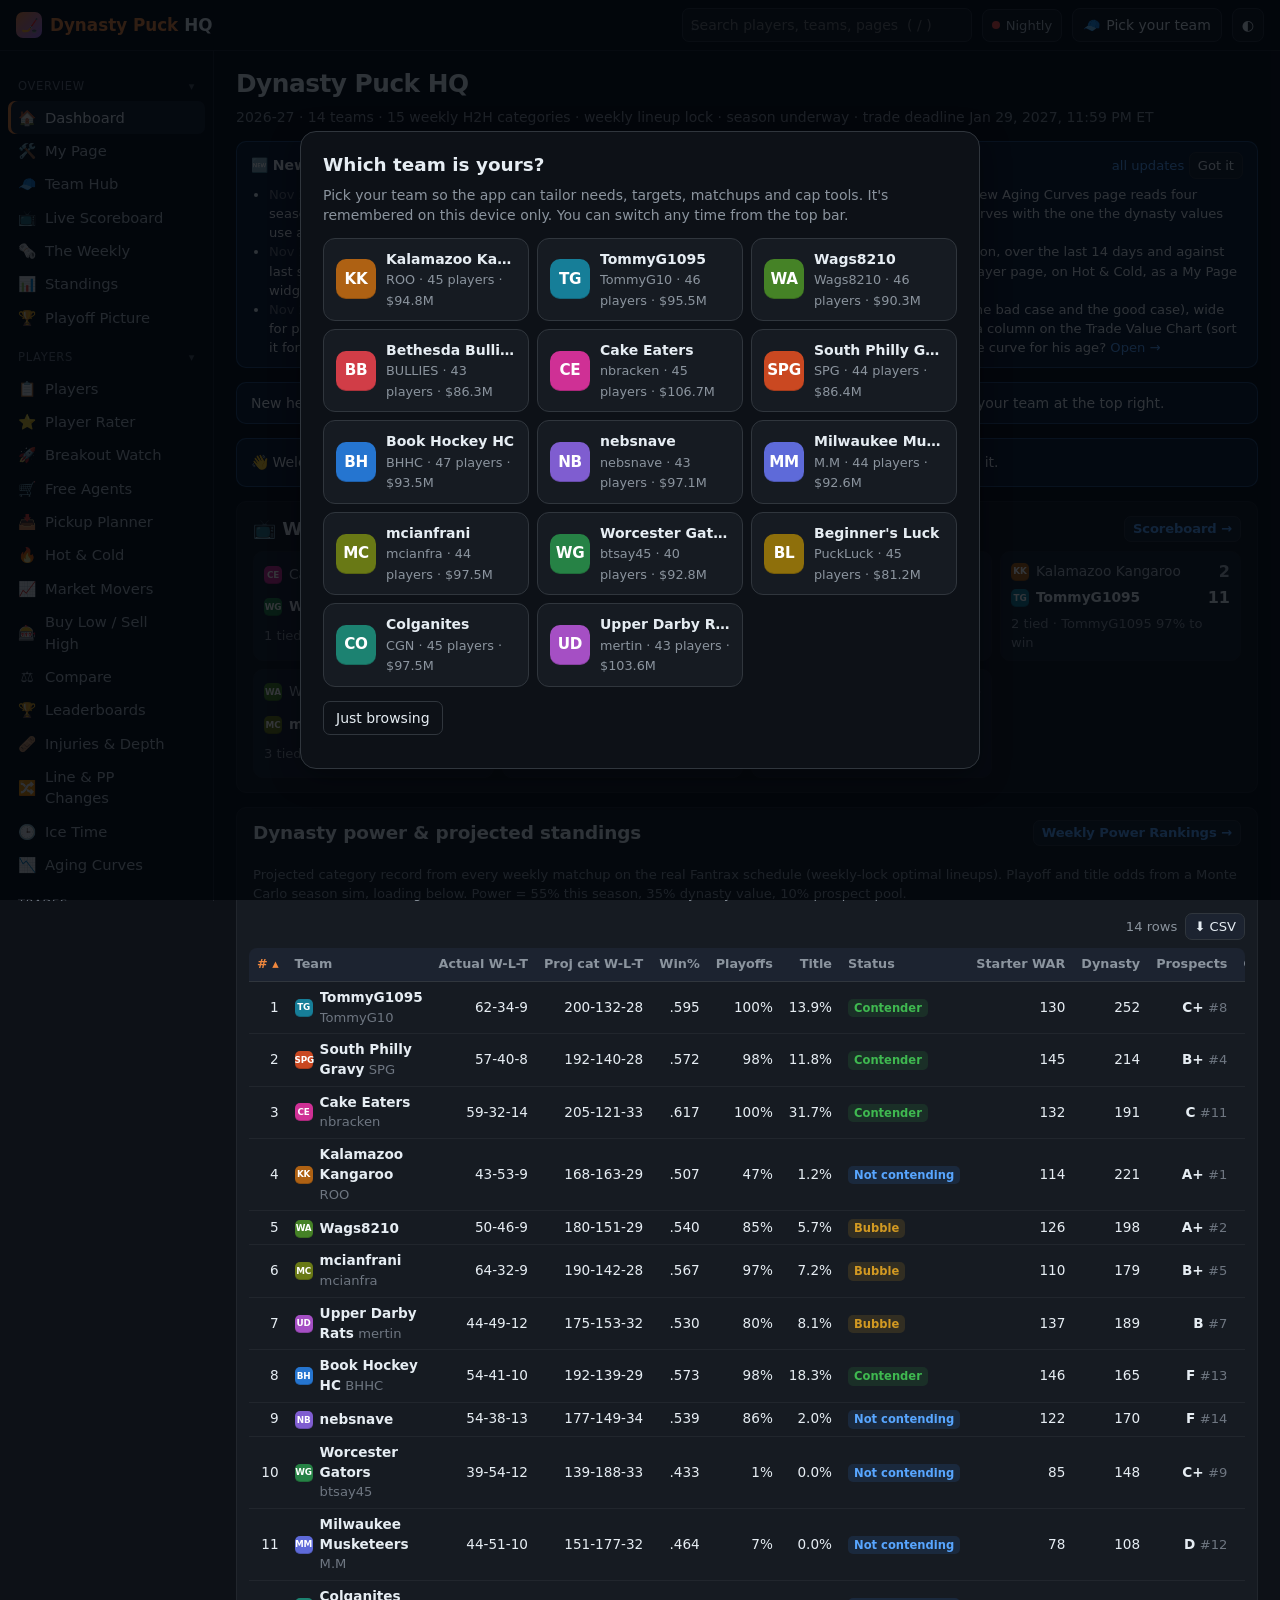
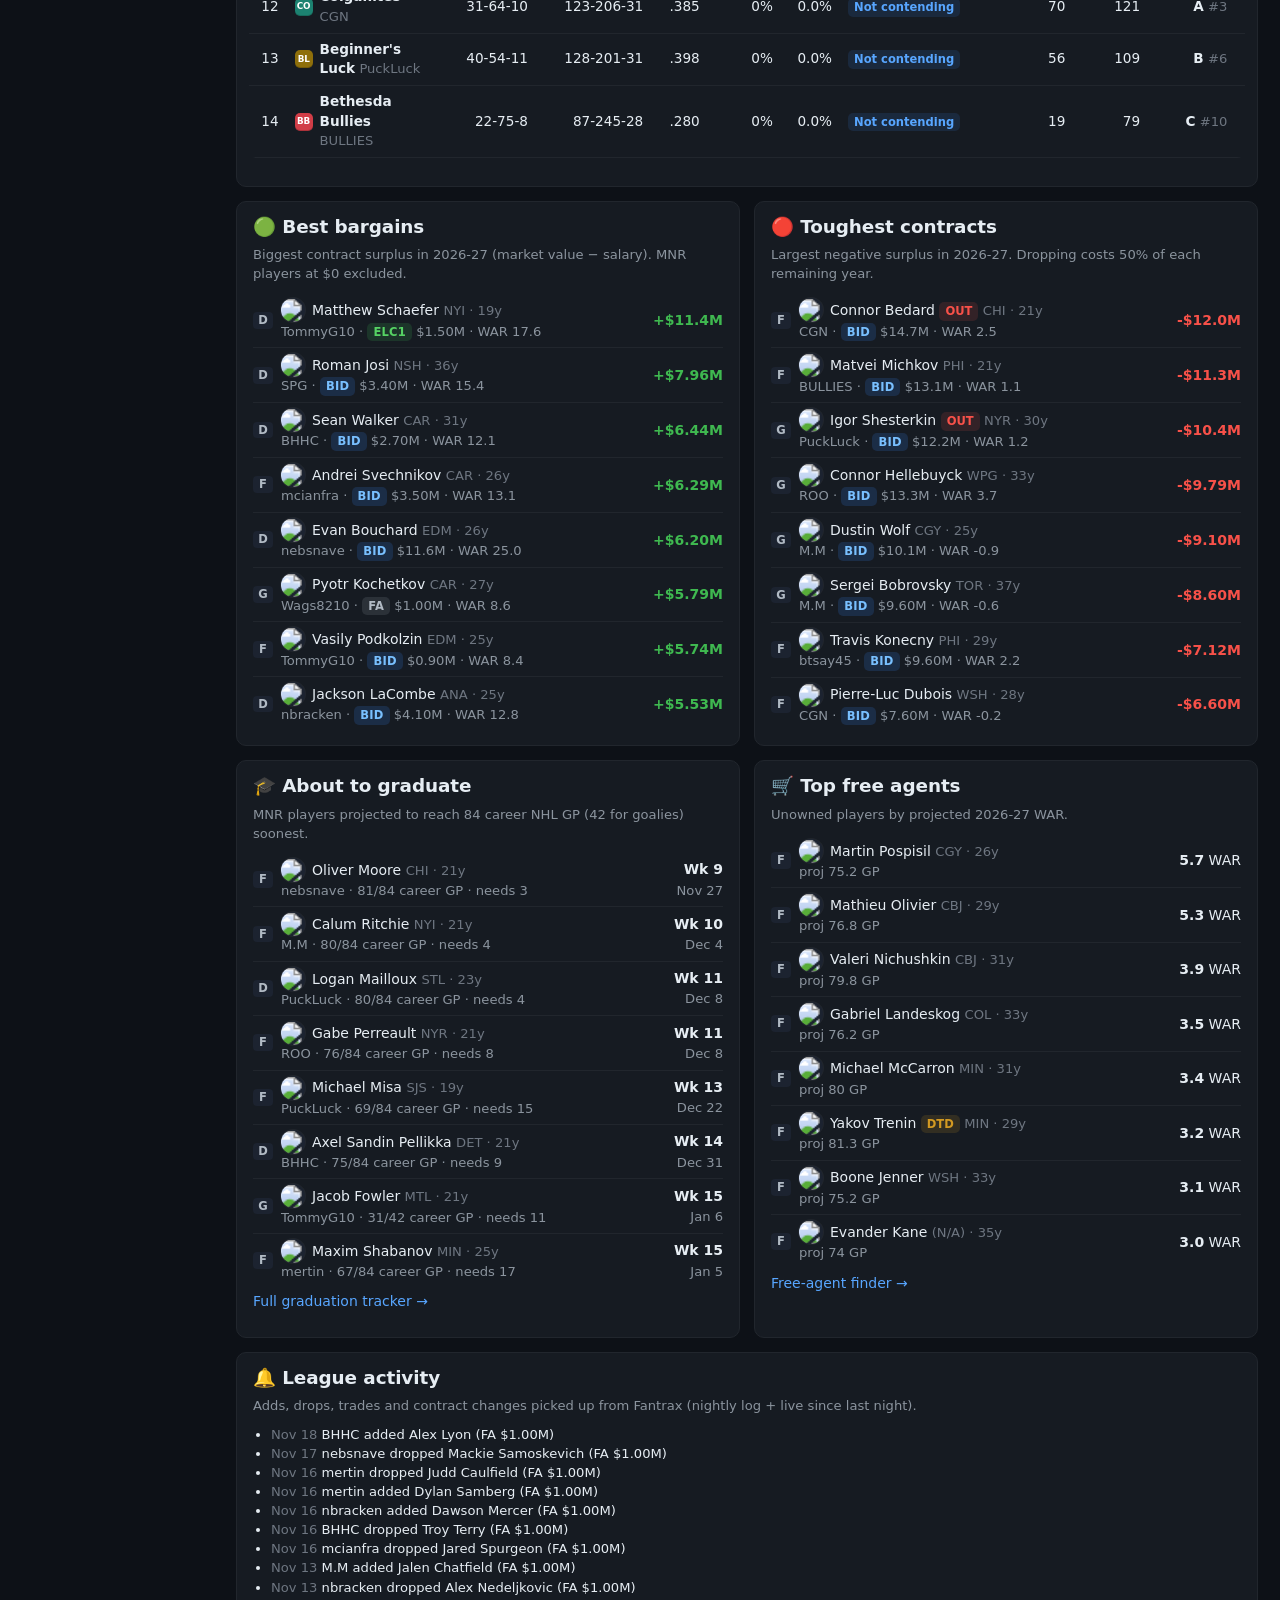
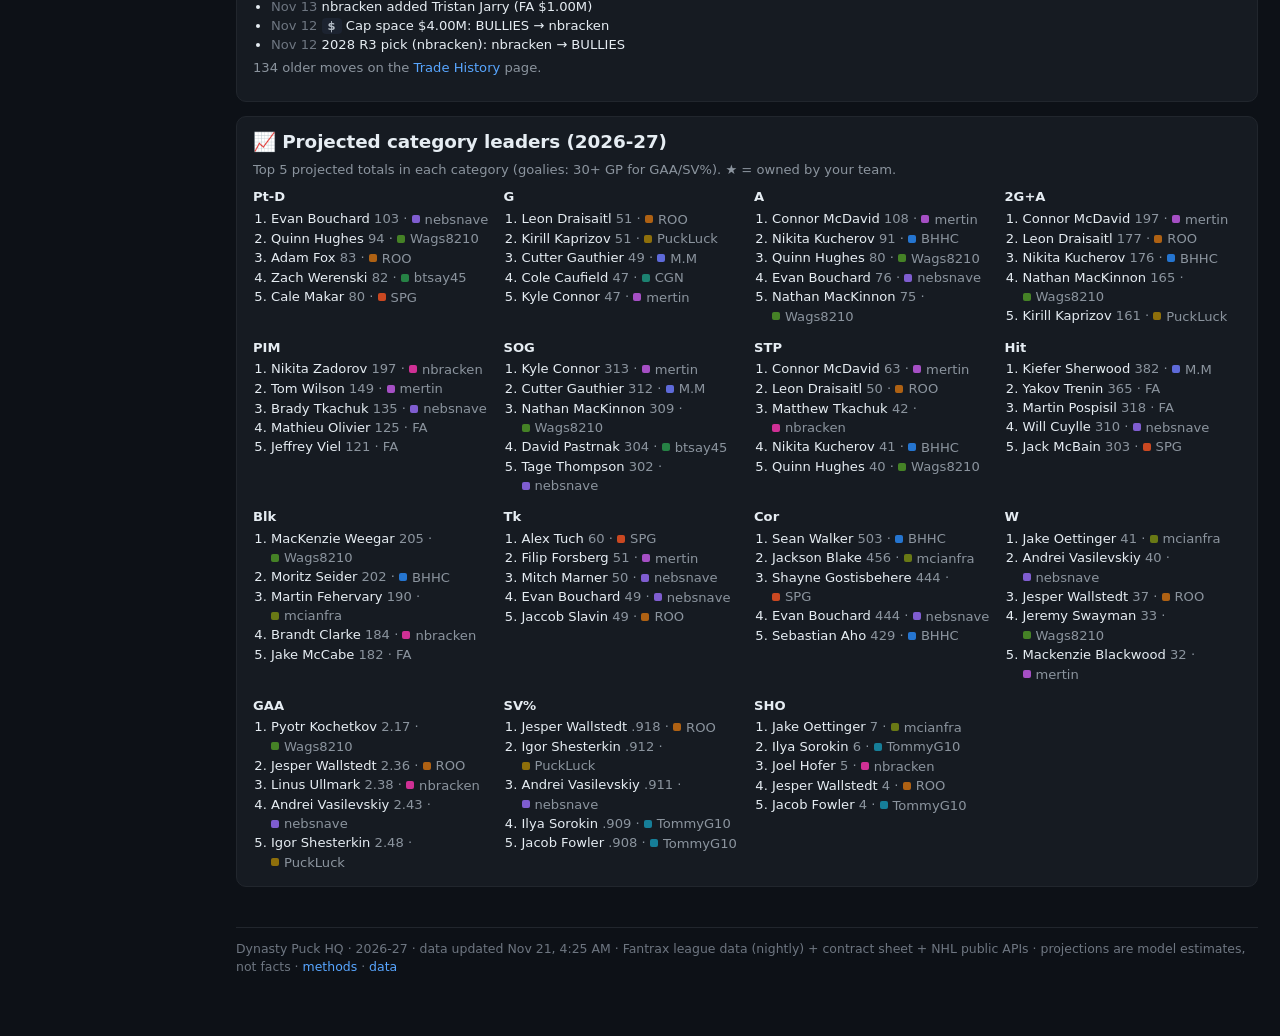
==== commit 50a81fed: "Ice Time, Aging Curves, development curves, ahead-of-the-curve list - Development curve on young ska" ====
--- a/index.html
+++ b/index.html
@@ -114,6 +114,9 @@
   <script src="assets/js/pages-breakout.js"></script>
   <script src="assets/js/pages-rankings.js"></script>
   <script src="assets/js/pages-outlook.js"></script>
+  <script src="assets/js/pages-devcurve.js"></script>
+  <script src="assets/js/pages-usage.js"></script>
+  <script src="assets/js/pages-aging.js"></script>
   <script src="assets/js/pages-mypage.js"></script>
   <script src="assets/js/pages-mywidgets.js"></script>
   <script src="assets/js/pages-path.js"></script>
--- a/assets/app.css
+++ b/assets/app.css
@@ -768,3 +768,11 @@
 .dvr-r { position: absolute; top: 0; bottom: 0; border-radius: 6px; background: color-mix(in srgb, var(--link) 45%, transparent); }
 .dvr-m { position: absolute; top: -3px; width: 3px; height: 18px; margin-left: -1px; background: var(--accent); border-radius: 2px; }
 .dvr-l { display: flex; justify-content: space-between; gap: 8px; }
+
+/* Ice Time lists */
+.uslist li { display: grid; grid-template-columns: minmax(0, 1fr) auto auto; gap: 8px; align-items: center; padding: 6px 0; border-bottom: 1px solid var(--line); }
+.uslist li:last-child { border-bottom: 0; }
+.uslist li.mine { background: color-mix(in srgb, var(--accent) 8%, transparent); }
+.uslist .us-o { max-width: 9em; overflow: hidden; text-overflow: ellipsis; white-space: nowrap; }
+.uslist .us-v { white-space: nowrap; text-align: right; }
+@media (max-width: 520px) { .uslist .us-o { display: none; } }
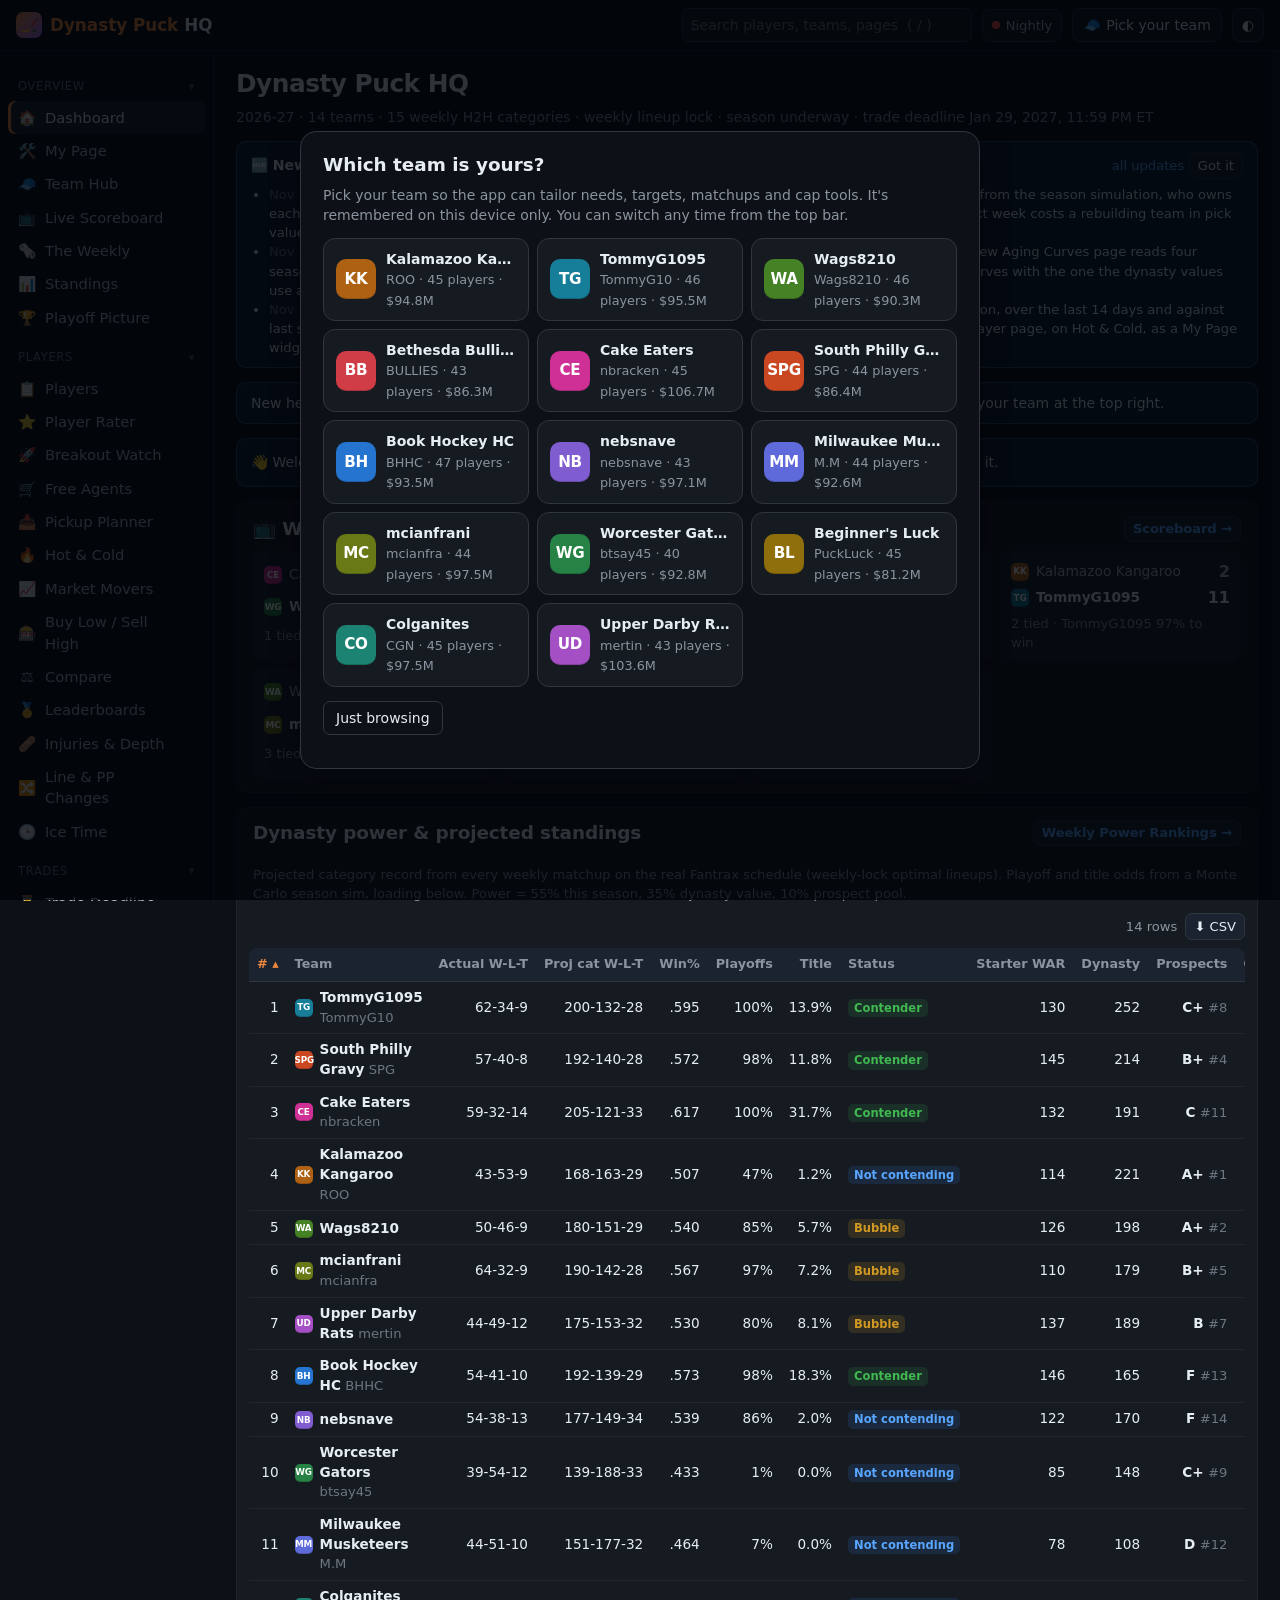
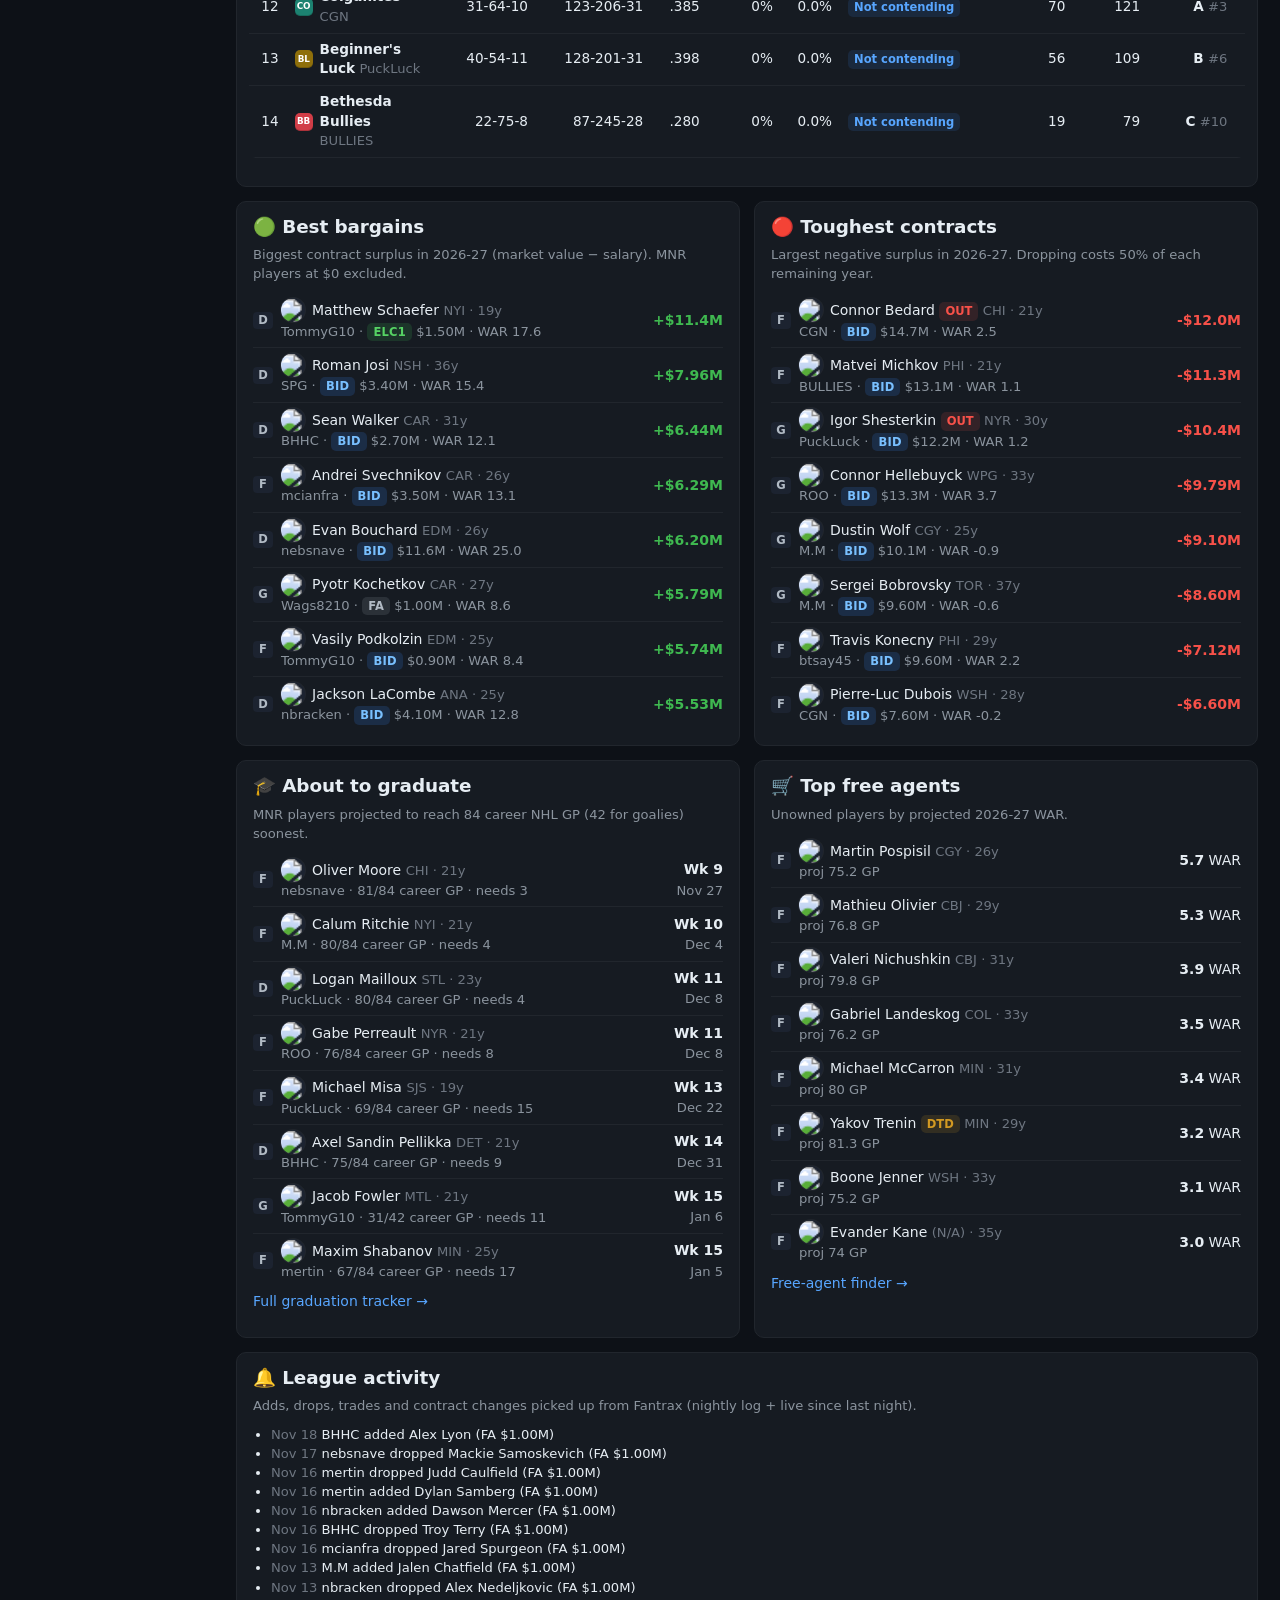
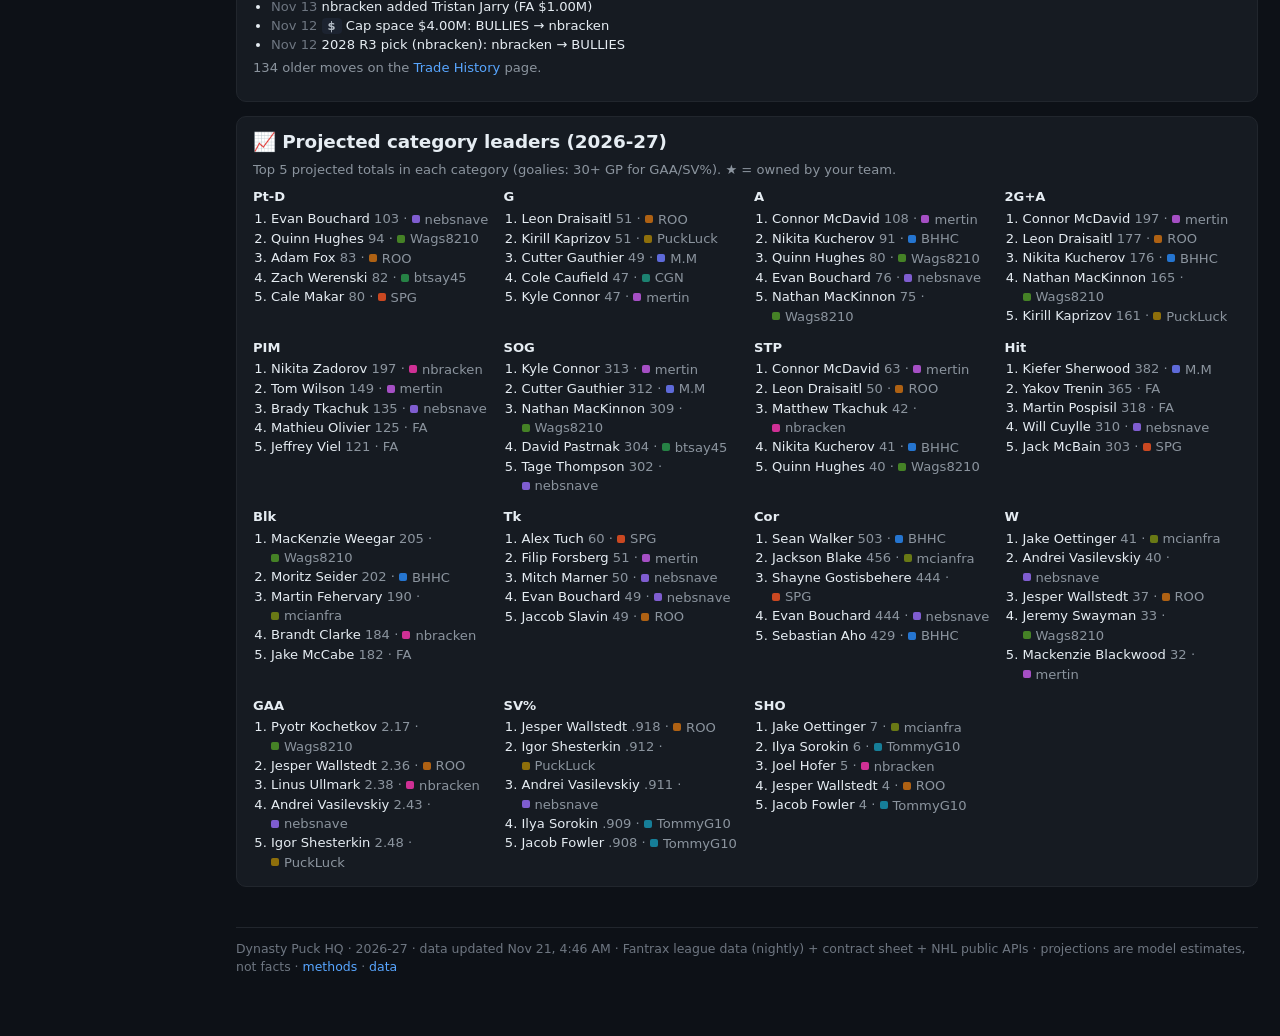
==== commit 0a3d447d: "Draft Race, team dynasty range, category maps, age drift, tidier menu - Draft Race: every team's cha" ====
--- a/index.html
+++ b/index.html
@@ -117,6 +117,11 @@
   <script src="assets/js/pages-devcurve.js"></script>
   <script src="assets/js/pages-usage.js"></script>
   <script src="assets/js/pages-aging.js"></script>
+  <script src="assets/js/pages-agedrift.js"></script>
+  <script src="assets/js/pages-draftrace.js"></script>
+  <script src="assets/js/pages-teamrange.js"></script>
+  <script src="assets/js/pages-catmap.js"></script>
+  <script src="assets/js/pages-thresholds.js"></script>
   <script src="assets/js/pages-mypage.js"></script>
   <script src="assets/js/pages-mywidgets.js"></script>
   <script src="assets/js/pages-path.js"></script>
--- a/assets/app.css
+++ b/assets/app.css
@@ -776,3 +776,33 @@
 .uslist .us-o { max-width: 9em; overflow: hidden; text-overflow: ellipsis; white-space: nowrap; }
 .uslist .us-v { white-space: nowrap; text-align: right; }
 @media (max-width: 520px) { .uslist .us-o { display: none; } }
+
+/* Draft Race */
+.dr-heat { display: inline-flex; gap: 1px; vertical-align: middle; }
+.dr-heat i { display: inline-block; width: 9px; height: 16px; border-radius: 2px; background: color-mix(in srgb, var(--accent) calc(var(--v) * 100%), var(--line)); }
+.drh li { display: grid; grid-template-columns: auto minmax(0, 1fr) auto; gap: 10px; align-items: center; padding: 7px 0; border-bottom: 1px solid var(--line); }
+.drh li:last-child { border-bottom: 0; }
+.drh li.mine { background: color-mix(in srgb, var(--accent) 8%, transparent); }
+.drh .drh-v { white-space: nowrap; }
+.dr-t tr.opp td:first-child { box-shadow: inset 3px 0 0 var(--warn); }
+@media (max-width: 520px) { .drh li { grid-template-columns: minmax(0, 1fr) auto; } .drh .drh-p { grid-column: 1 / -1; grid-row: 2; } }
+
+/* team dynasty range (Contention Windows) */
+.trg li { display: grid; grid-template-columns: 170px minmax(0, 1fr) 120px; gap: 4px 12px; align-items: center; padding: 7px 0; border-bottom: 1px solid var(--line); }
+.trg li:last-child { border-bottom: 0; }
+.trg li.mine { background: color-mix(in srgb, var(--accent) 8%, transparent); }
+.trg-bar { position: relative; height: 12px; border-radius: 6px; background: var(--line2, var(--line)); }
+.trg-r { position: absolute; top: 0; bottom: 0; border-radius: 6px; background: color-mix(in srgb, var(--tc) 55%, transparent); }
+.trg-m { position: absolute; top: -3px; width: 4px; height: 18px; margin-left: -2px; background: var(--text, #fff); border-radius: 2px; }
+.trg-n { text-align: right; white-space: nowrap; }
+.trg-up { grid-column: 2 / -1; }
+@media (max-width: 620px) { .trg li { grid-template-columns: minmax(0, 1fr) auto; } .trg-bar { grid-column: 1 / -1; grid-row: 2; } .trg-up { grid-column: 1 / -1; } }
+
+.pc-ageout { margin-top: 6px; }
+.pc-ageout:empty { display: none; }
+
+/* category correlation map */
+.ccmap td.ccm { text-align: center; font-variant-numeric: tabular-nums; min-width: 38px; background: color-mix(in srgb, var(--c) calc(var(--a) * 70%), transparent); }
+.ccmap tbody th { text-align: left; white-space: nowrap; }
+
+td.adr { background: color-mix(in srgb, var(--c) calc(var(--a) * 45%), transparent); white-space: nowrap; }
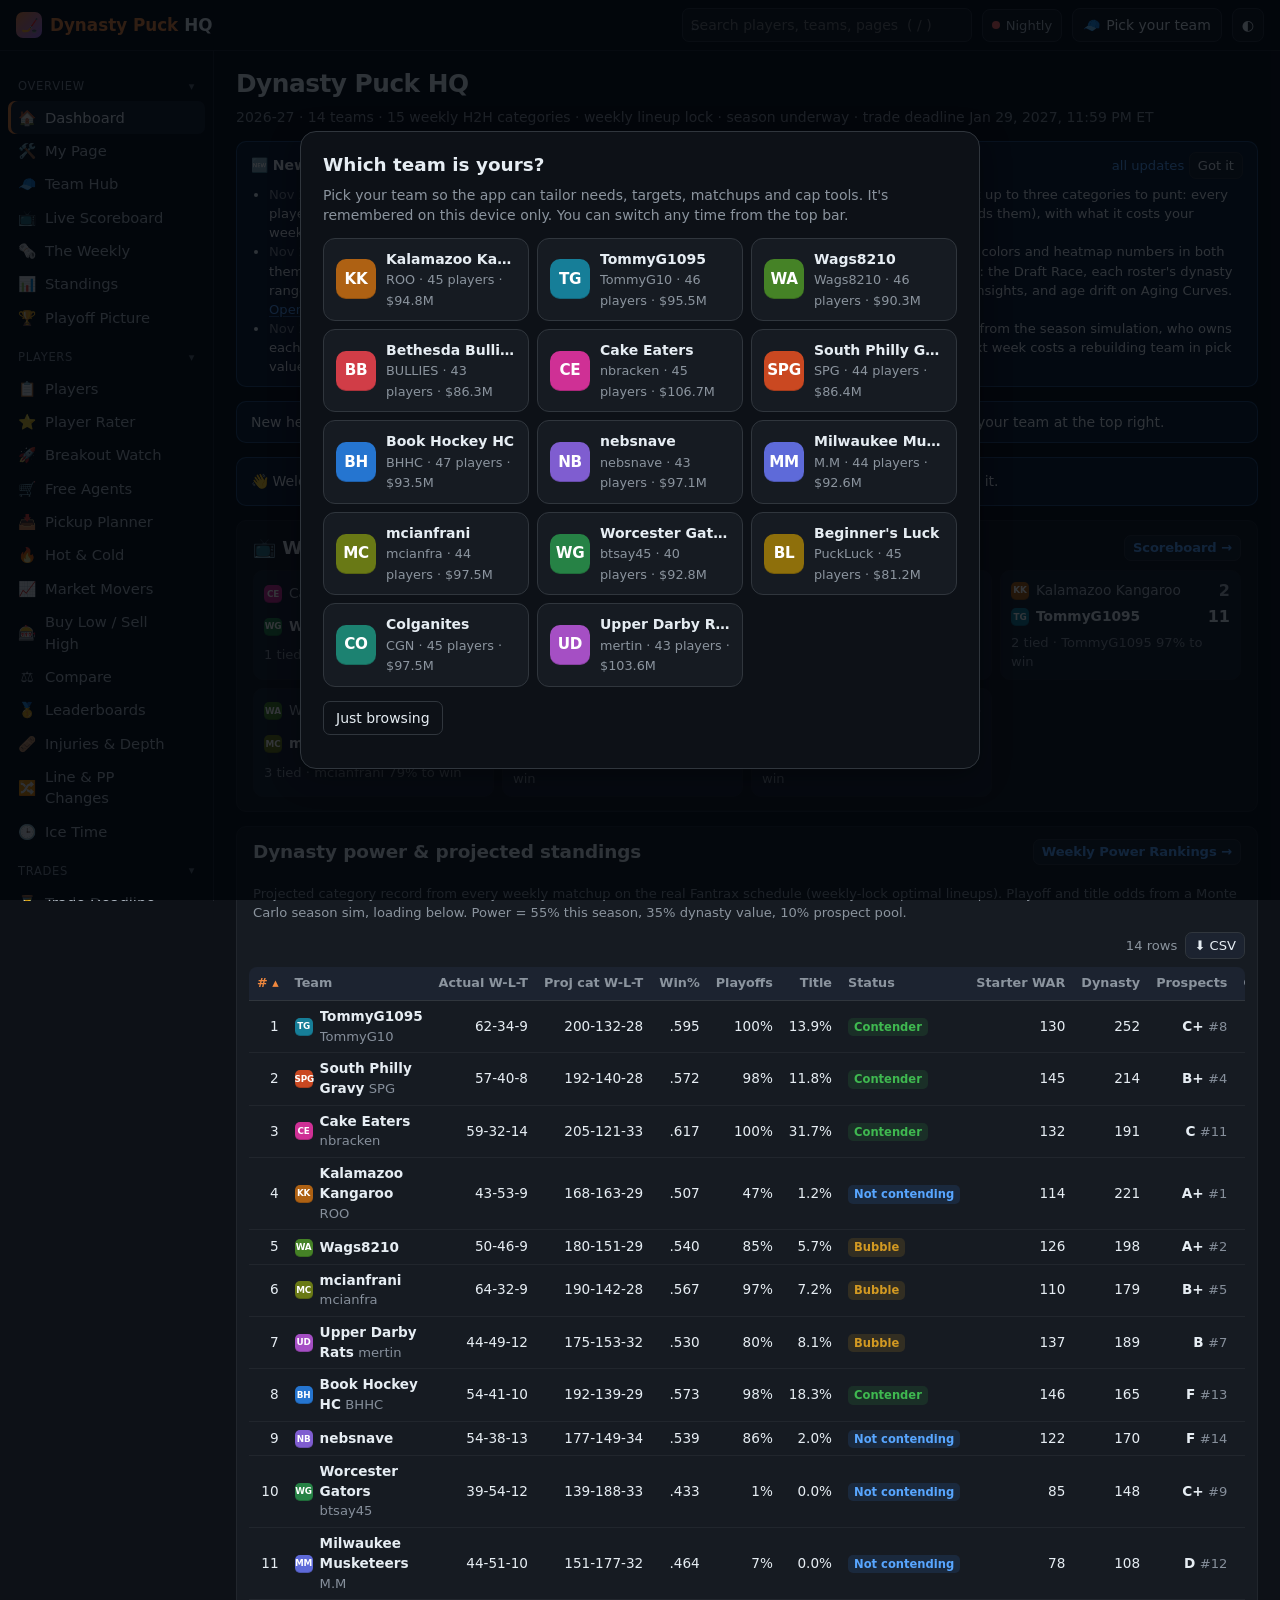
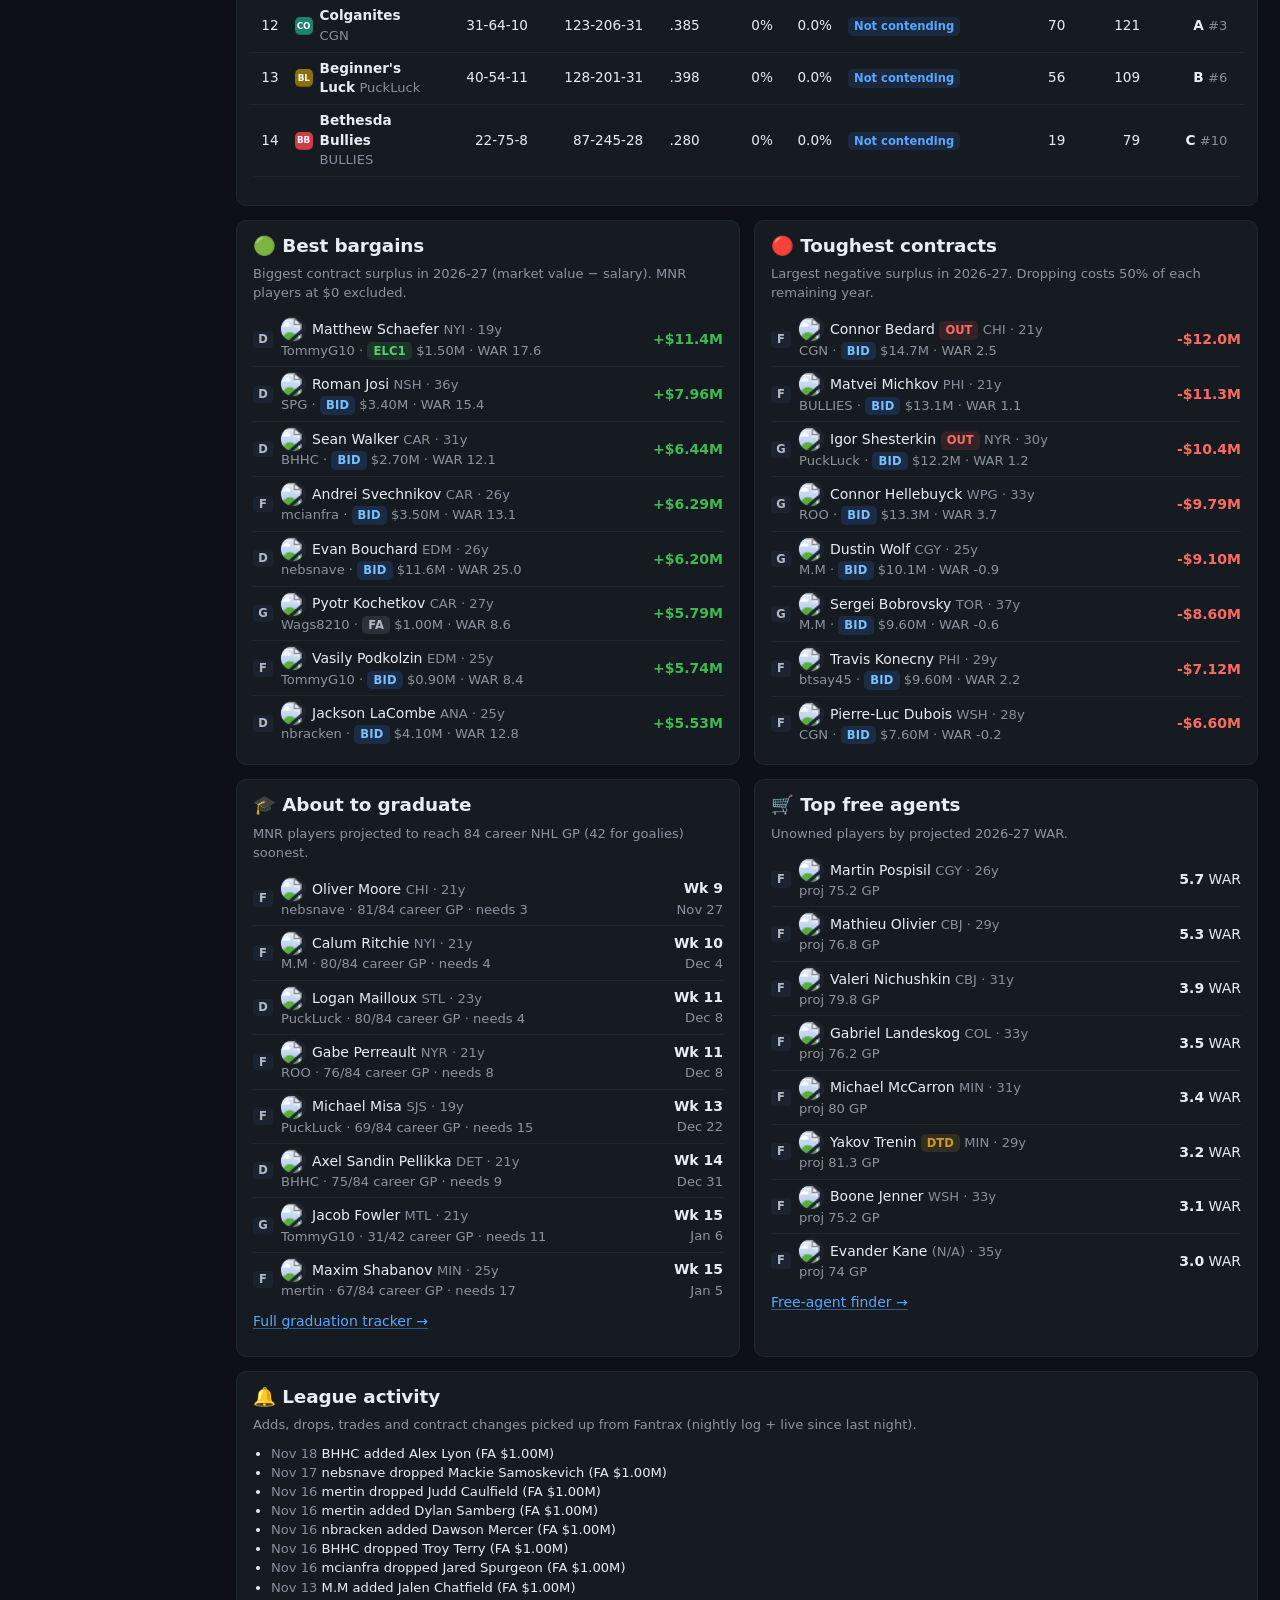
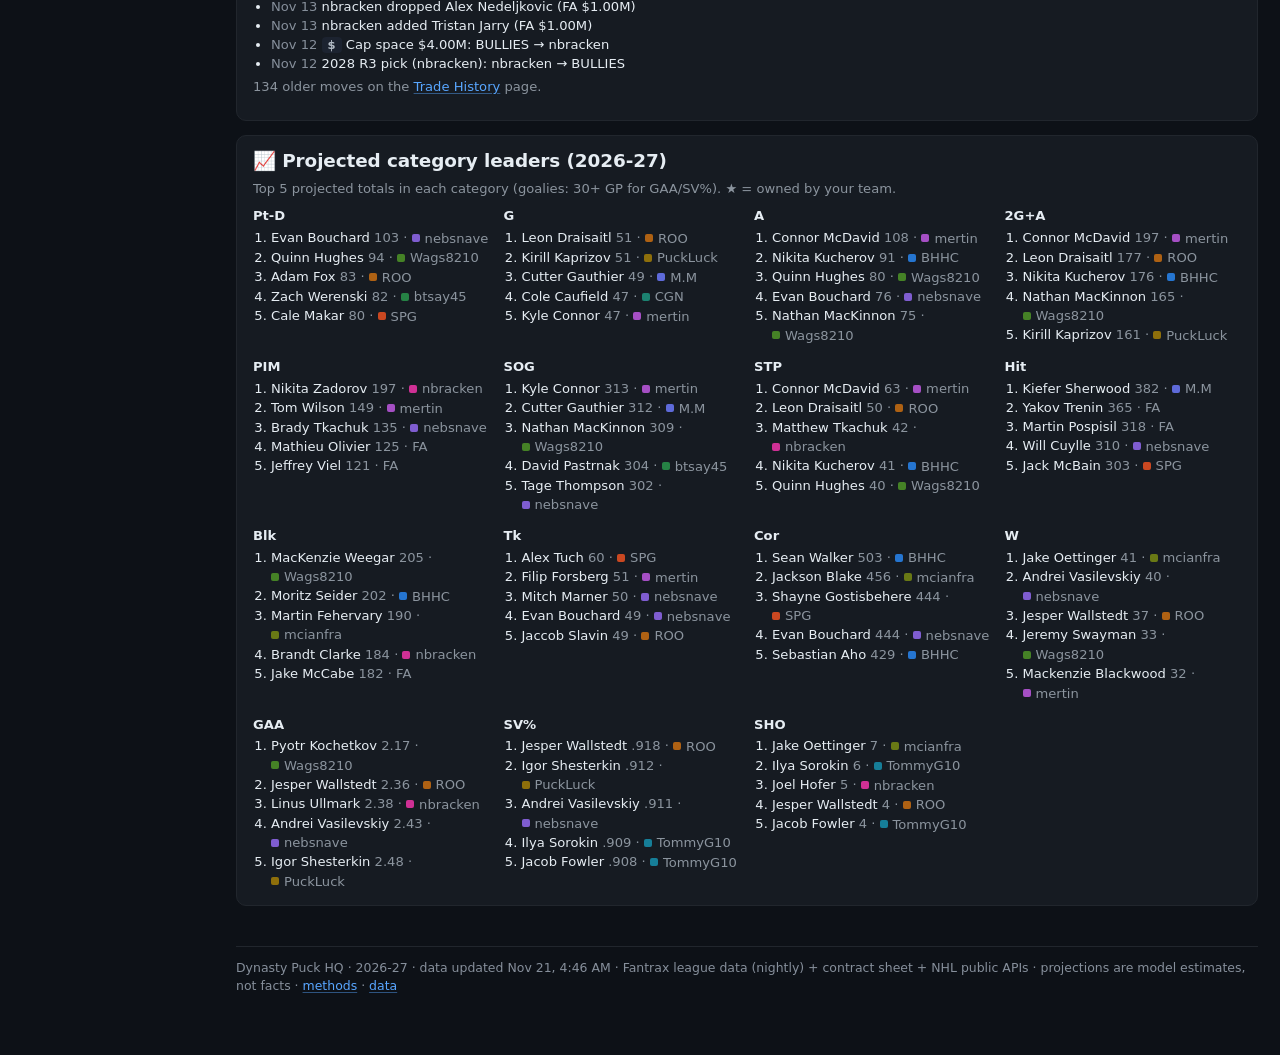
==== commit ba083d9a: "Punt Planner: re-value every player without the categories you give up Pick up to three categories t" ====
--- a/index.html
+++ b/index.html
@@ -122,6 +122,7 @@
   <script src="assets/js/pages-teamrange.js"></script>
   <script src="assets/js/pages-catmap.js"></script>
   <script src="assets/js/pages-thresholds.js"></script>
+  <script src="assets/js/pages-punt.js"></script>
   <script src="assets/js/pages-mypage.js"></script>
   <script src="assets/js/pages-mywidgets.js"></script>
   <script src="assets/js/pages-path.js"></script>
--- a/assets/app.css
+++ b/assets/app.css
@@ -2,9 +2,9 @@
 :root {
   color-scheme: dark;
   --bg: #0d1117; --card: #161b22; --card2: #1c2330; --line: #30363d; --line2: #21262d;
-  --ink: #e6edf3; --ink2: #b1bac4; --muted: #8b949e; --faint: #6e7681;
+  --ink: #e6edf3; --ink2: #b1bac4; --muted: #8b949e; --faint: #868f9b; --on-accent: #0d1117;
   --accent: #f0883e; --accent2: #a371f7; --link: #58a6ff;
-  --good: #3fb950; --good-bg: rgba(46,160,67,.15); --bad: #f85149; --bad-bg: rgba(248,81,73,.13);
+  --good: #3fb950; --good-bg: rgba(46,160,67,.15); --bad: #ff6b63; --bad-bg: rgba(248,81,73,.13);
   --warn: #d29922; --warn-bg: rgba(210,153,34,.15); --info-bg: rgba(56,139,253,.12);
   --s1: #3987e5; --s2: #d95926; --s3: #199e70; --s4: #c98500; --s5: #d55181; --s6: #008300; --s7: #9085e9; --s8: #e66767;
   --seq0: #1c2330; --seq1: #184f95; --seq2: #256abf; --seq3: #3987e5; --seq4: #6da7ec; --seq5: #b7d3f6;
@@ -15,10 +15,10 @@
 :root[data-theme="light"] {
   color-scheme: light;
   --bg: #f6f8fa; --card: #ffffff; --card2: #f3f4f6; --line: #d0d7de; --line2: #e5e7eb;
-  --ink: #1f2328; --ink2: #3b4250; --muted: #59636e; --faint: #818b98;
-  --accent: #bc4c00; --accent2: #8250df; --link: #0969da;
-  --good: #1a7f37; --good-bg: rgba(31,136,61,.12); --bad: #cf222e; --bad-bg: rgba(207,34,46,.10);
-  --warn: #9a6700; --warn-bg: rgba(212,167,44,.18); --info-bg: rgba(9,105,218,.08);
+  --ink: #1f2328; --ink2: #3b4250; --muted: #59636e; --faint: #5f6773; --on-accent: #ffffff;
+  --accent: #bc4c00; --accent2: #8250df; --link: #0a5cc2;
+  --good: #14692f; --good-bg: rgba(31,136,61,.12); --bad: #b31d28; --bad-bg: rgba(207,34,46,.10);
+  --warn: #7d4e00; --warn-bg: rgba(212,167,44,.18); --info-bg: rgba(9,105,218,.08);
   --s1: #2a78d6; --s2: #eb6834; --s3: #1baf7a; --s4: #eda100; --s5: #e87ba4; --s6: #008300; --s7: #4a3aa7; --s8: #e34948;
   --seq0: #eef2f7; --seq1: #cde2fb; --seq2: #9ec5f4; --seq3: #5598e7; --seq4: #256abf; --seq5: #104281;
   --grid: #e1e0d9; --axis: #c3c2b7; --shadow: 0 8px 30px rgba(0,0,0,.12);
@@ -123,7 +123,7 @@
 textarea { width: 100%; min-height: 120px; font-family: ui-monospace, SFMono-Regular, Menlo, monospace; font-size: .82rem; }
 .btn { display: inline-flex; align-items: center; gap: 6px; padding: 6px 12px; min-height: 32px; border-radius: 7px; border: 1px solid var(--line); background: var(--card2); cursor: pointer; white-space: nowrap; }
 .btn:hover { border-color: var(--accent); }
-.btn.primary { background: var(--accent); border-color: var(--accent); color: #fff; font-weight: 600; }
+.btn.primary { background: var(--accent); border-color: var(--accent); color: var(--on-accent); font-weight: 600; }
 .btn.primary:hover { filter: brightness(1.08); }
 .btn.sm { padding: 3px 8px; min-height: 26px; font-size: .82rem; }
 .btn.ghost { background: none; }
@@ -131,7 +131,7 @@
 .seg { display: inline-flex; border: 1px solid var(--line); border-radius: 8px; overflow: hidden; }
 .seg button { border: 0; background: var(--card); padding: 5px 11px; cursor: pointer; border-right: 1px solid var(--line); }
 .seg button:last-child { border-right: 0; }
-.seg button.on { background: var(--accent); color: #fff; }
+.seg button.on { background: var(--accent); color: var(--on-accent); }
 .tabs { display: flex; gap: 2px; border-bottom: 1px solid var(--line); margin-bottom: 14px; overflow-x: auto; }
 .tabs button { background: none; border: 0; padding: 8px 12px; cursor: pointer; color: var(--muted); border-bottom: 2px solid transparent; white-space: nowrap; }
 .tabs button.on { color: var(--ink); border-bottom-color: var(--accent); font-weight: 600; }
@@ -421,7 +421,7 @@
 .jump::-webkit-scrollbar { display: none; }
 .jump button { flex: none; border: 1px solid var(--line); background: var(--card); color: var(--ink2); border-radius: 999px; padding: 3px 11px; font-size: .8rem; cursor: pointer; }
 .jump button:hover { border-color: var(--accent); color: var(--ink); }
-.jump button.on { background: var(--accent); border-color: var(--accent); color: #fff; }
+.jump button.on { background: var(--accent); border-color: var(--accent); color: var(--on-accent); }
 [id^="tj-"] { scroll-margin-top: 104px; }
 @media (max-width: 860px) { .jump { margin: 0 -16px 12px; padding: 7px 16px; } }
 /* six even tiles */
@@ -650,7 +650,7 @@
 @media (max-width: 760px) { .tnet-wrap { grid-template-columns: 1fr; } .tnet .tl { font-size: 13px; } }
 /* My Page (build-your-own) */
 .mp-bar { flex-wrap: wrap; gap: 8px; }
-.mp-bar .btn.on { background: var(--accent); color: #fff; border-color: var(--accent); }
+.mp-bar .btn.on { background: var(--accent); color: var(--on-accent); border-color: var(--accent); }
 .mp-grid { display: grid; grid-template-columns: repeat(2, minmax(0, 1fr)); gap: 14px; align-items: start; }
 .mp-grid .mw { margin: 0; min-width: 0; }
 .mp-grid .mw.wide { grid-column: 1 / -1; }
@@ -709,21 +709,22 @@
 /* Season Grid */
 .sgrid td.sg { text-align: center; padding: 2px 3px; min-width: 38px; line-height: 1.1; }
 .sgrid td.sg b { display: block; font-size: .72rem; }
-.sgrid td.sg span { display: block; font-size: .68rem; color: var(--muted); }
+.sgrid td.sg span { display: block; font-size: .68rem; color: var(--ink2); }
 .sgrid td.sg a { color: inherit; text-decoration: none; display: block; }
 .sgrid td.sg.W { background: var(--good-bg); }
 .sgrid td.sg.W b { color: var(--good); }
 .sgrid td.sg.L { background: var(--bad-bg); }
 .sgrid td.sg.L b { color: var(--bad); }
 .sgrid td.sg.T { background: color-mix(in srgb, var(--muted) 15%, transparent); }
-.sgrid td.sg.P { background: color-mix(in srgb, var(--link) calc(var(--p) * 55%), transparent); }
+.sgrid td.sg.P { background: color-mix(in srgb, var(--link) calc(var(--p) * 42%), transparent); }
+.sgrid td.sg.P span { color: var(--ink); }
 /* Weekly Calendar */
 .cal th.cal-d { text-align: center; line-height: 1.1; }
 .cal th.cal-d span, .cal th.cal-d b { display: block; }
 .cal td.cal-g { text-align: center; background: color-mix(in srgb, var(--link) 16%, transparent); font-weight: 600; white-space: nowrap; }
 .cal td.cal-g.b2b { background: color-mix(in srgb, var(--accent) 22%, transparent); }
 .cal td.cal-x { background: transparent; }
-.cal tr.cal-bench td { opacity: .7; }
+.cal tr.cal-bench td:first-child { color: var(--muted); font-style: italic; }
 .cal tr.cal-sum td { border-bottom: 2px solid var(--line); }
 /* menu favorites (☆ on every menu item; a Favorites group at the top) */
 nav.side .navi { position: relative; }
@@ -760,7 +761,7 @@
 .rkhub .rk-n.top { background: var(--good-bg); color: var(--good); }
 .rkhub .rk-n.bot { background: var(--bad-bg); color: var(--bad); }
 /* Category Outlook heatmap */
-.olk td.olc { text-align: center; font-variant-numeric: tabular-nums; background: color-mix(in srgb, var(--link) calc((var(--v) - 0.2) * 110%), transparent); min-width: 34px; }
+.olk td.olc { text-align: center; font-variant-numeric: tabular-nums; background: color-mix(in srgb, var(--link) calc((var(--v) - 0.2) * 72%), transparent); min-width: 34px; }
 .olk tr.opp td:first-child { box-shadow: inset 3px 0 0 var(--warn); }
 /* dynasty floor / ceiling (player page) */
 .dvr { margin: 8px 0 12px; }
@@ -802,7 +803,18 @@
 .pc-ageout:empty { display: none; }
 
 /* category correlation map */
-.ccmap td.ccm { text-align: center; font-variant-numeric: tabular-nums; min-width: 38px; background: color-mix(in srgb, var(--c) calc(var(--a) * 70%), transparent); }
+.ccmap td.ccm { text-align: center; font-variant-numeric: tabular-nums; min-width: 38px; background: color-mix(in srgb, var(--c) calc(var(--a) * 52%), transparent); }
 .ccmap tbody th { text-align: left; white-space: nowrap; }
 
 td.adr { background: color-mix(in srgb, var(--c) calc(var(--a) * 45%), transparent); white-space: nowrap; }
+
+/* links inside running text: underlined, so they don't rely on color alone */
+#main a:not([class]), .foot a:not([class]) { text-decoration: underline; text-decoration-color: color-mix(in srgb, currentColor 45%, transparent); text-underline-offset: 2px; }
+.yw-todo a, .yw-todo a:hover { text-decoration: none; }
+
+/* Punt Planner */
+.punt-pick { flex-wrap: wrap; gap: 4px; }
+.punt-pick .btn.on { background: var(--accent); border-color: var(--accent); color: var(--on-accent); }
+.punt-cats { display: flex; flex-wrap: wrap; gap: 6px; margin-top: 8px; }
+.punt-cats .pc { display: inline-flex; flex-direction: column; align-items: center; min-width: 52px; padding: 4px 6px; border-radius: 8px; font-size: .78rem; background: color-mix(in srgb, var(--link) calc((var(--v) - 0.2) * 70%), var(--card2)); }
+.punt-cats .pc.pu { background: var(--line2); color: var(--muted); text-decoration: line-through; }
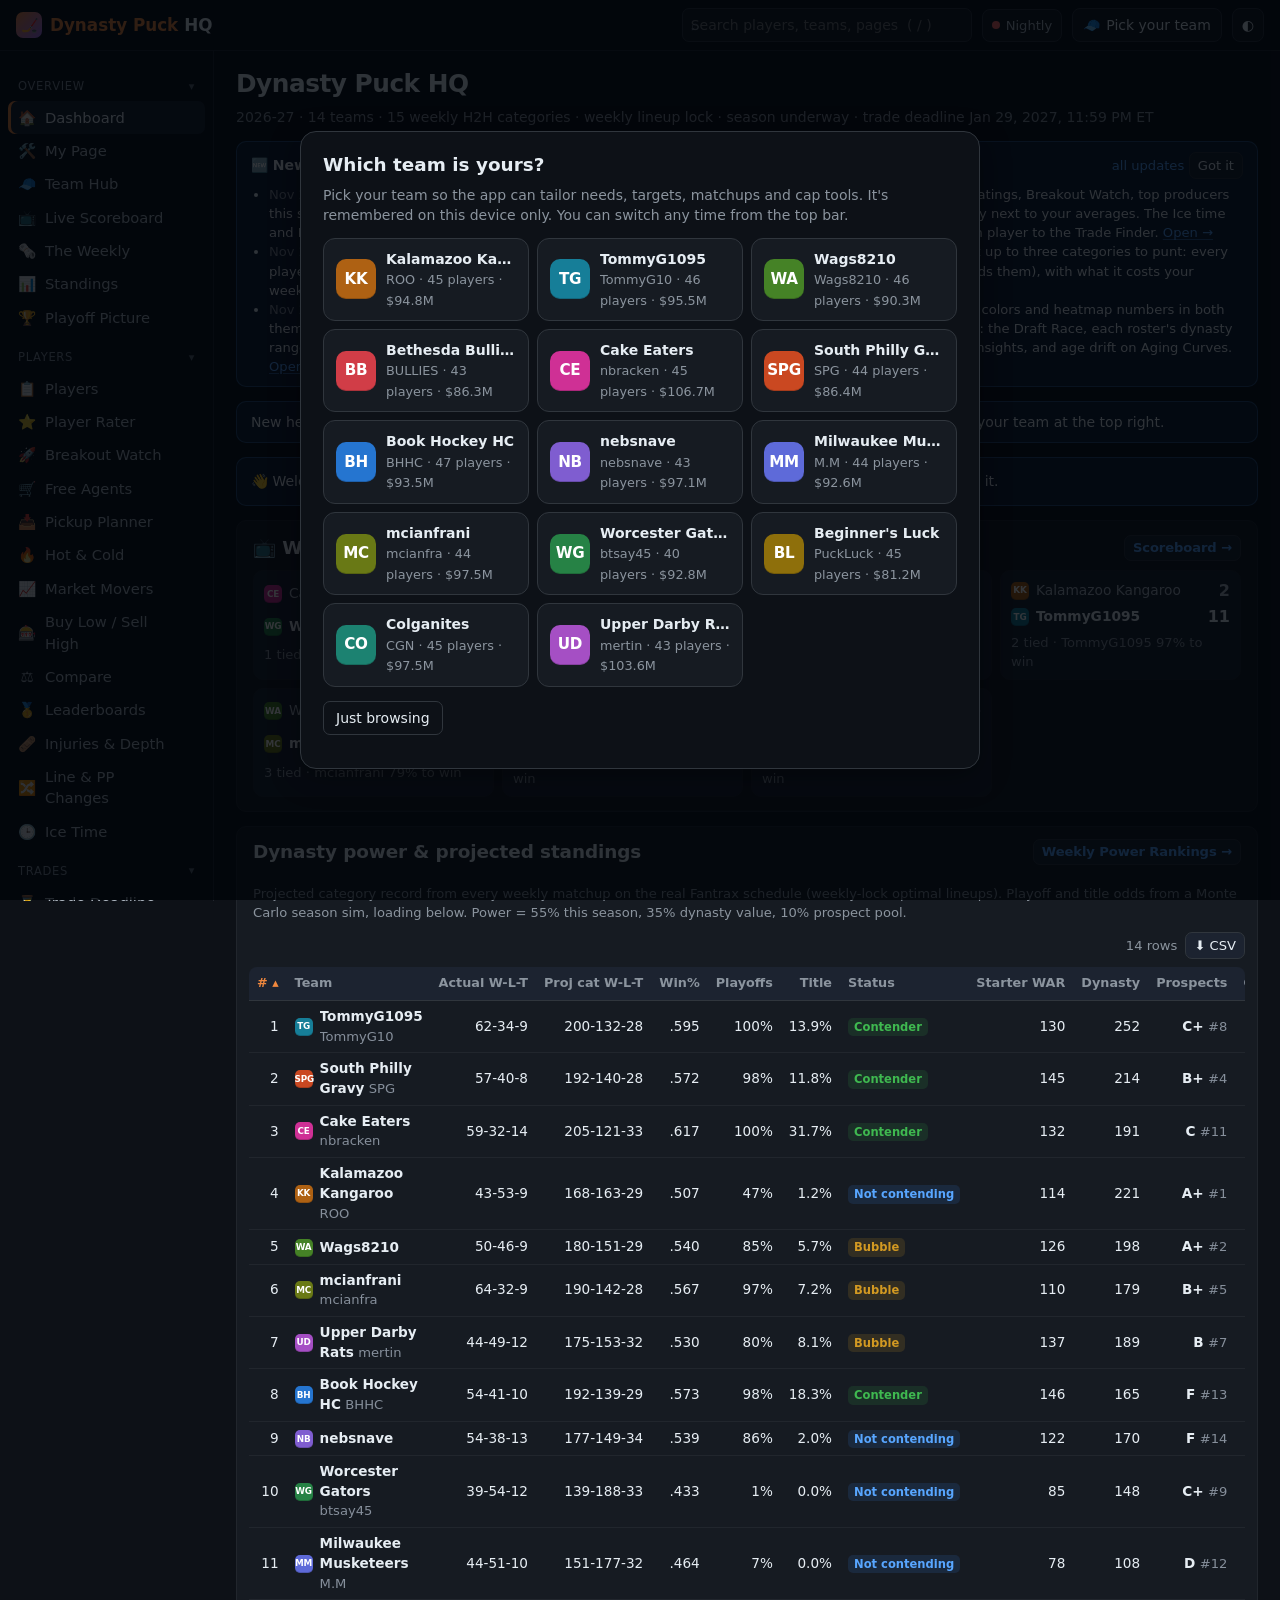
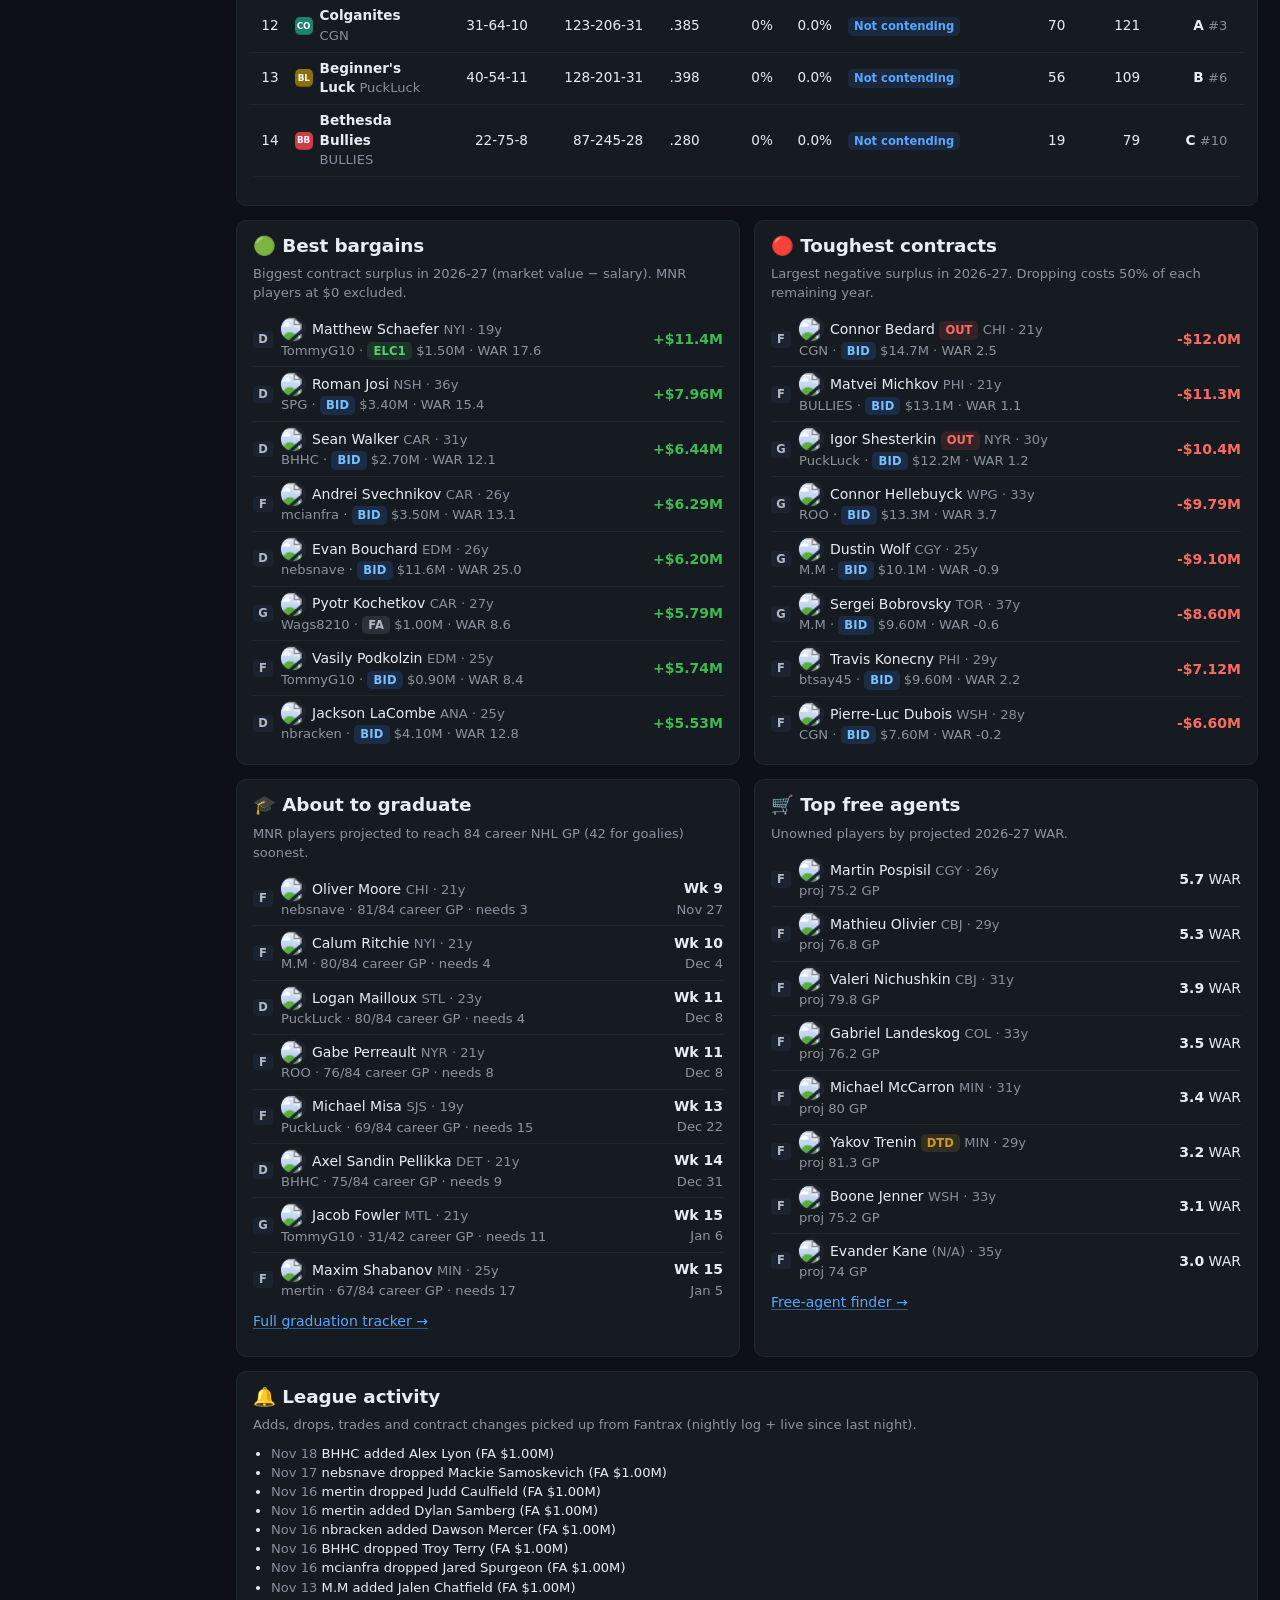
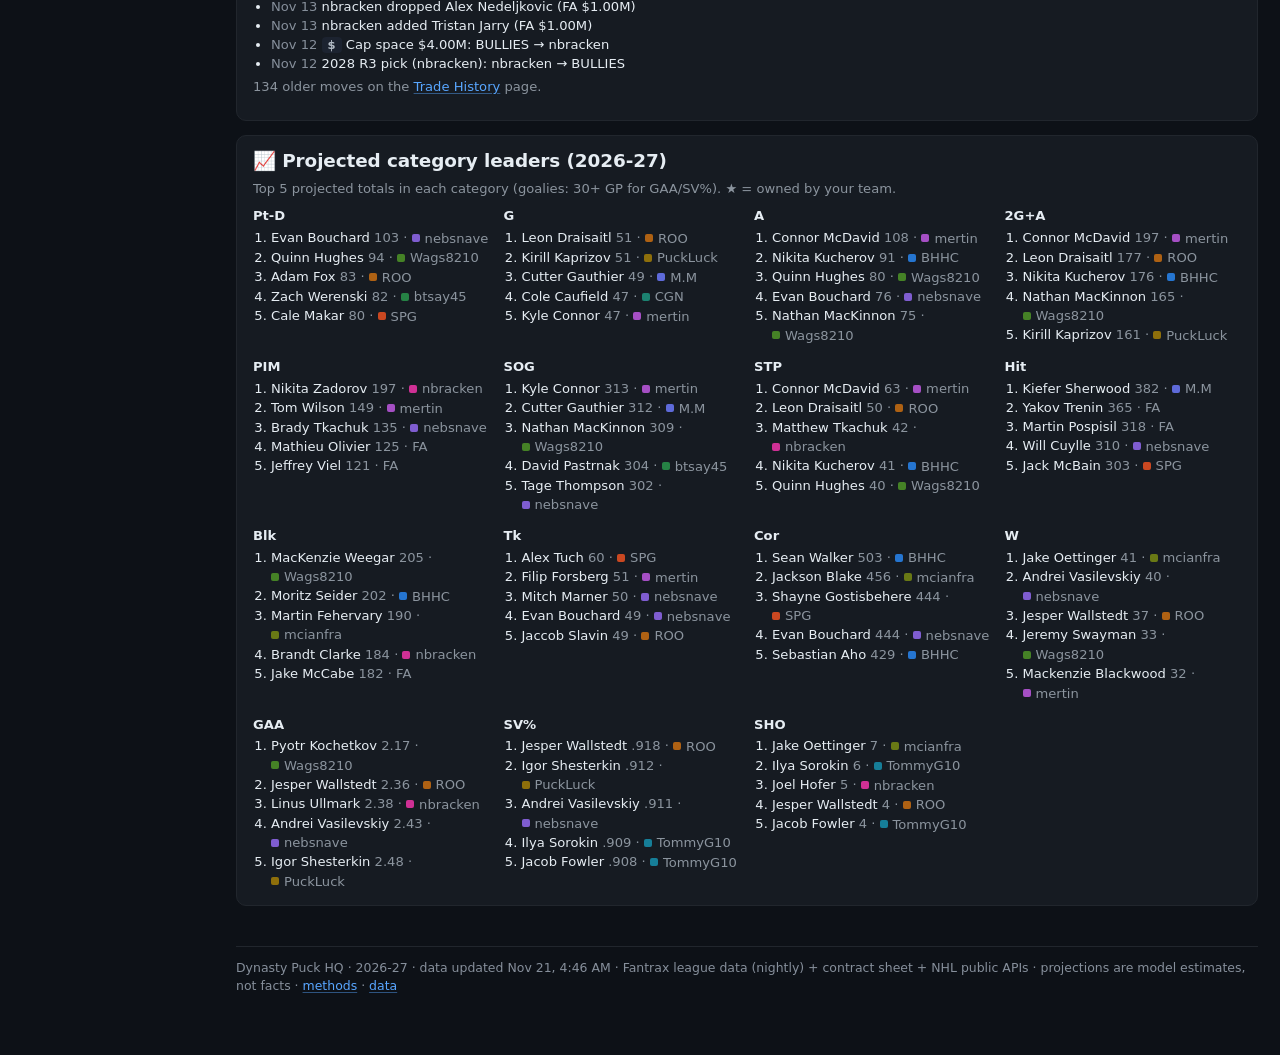
==== commit 8c847cb1: "Seven My Page widgets for this week's pages; fix widgets that never registered - New widgets: playin" ====
--- a/index.html
+++ b/index.html
@@ -123,6 +123,7 @@
   <script src="assets/js/pages-catmap.js"></script>
   <script src="assets/js/pages-thresholds.js"></script>
   <script src="assets/js/pages-punt.js"></script>
+  <script src="assets/js/pages-mywidgets2.js"></script>
   <script src="assets/js/pages-mypage.js"></script>
   <script src="assets/js/pages-mywidgets.js"></script>
   <script src="assets/js/pages-path.js"></script>
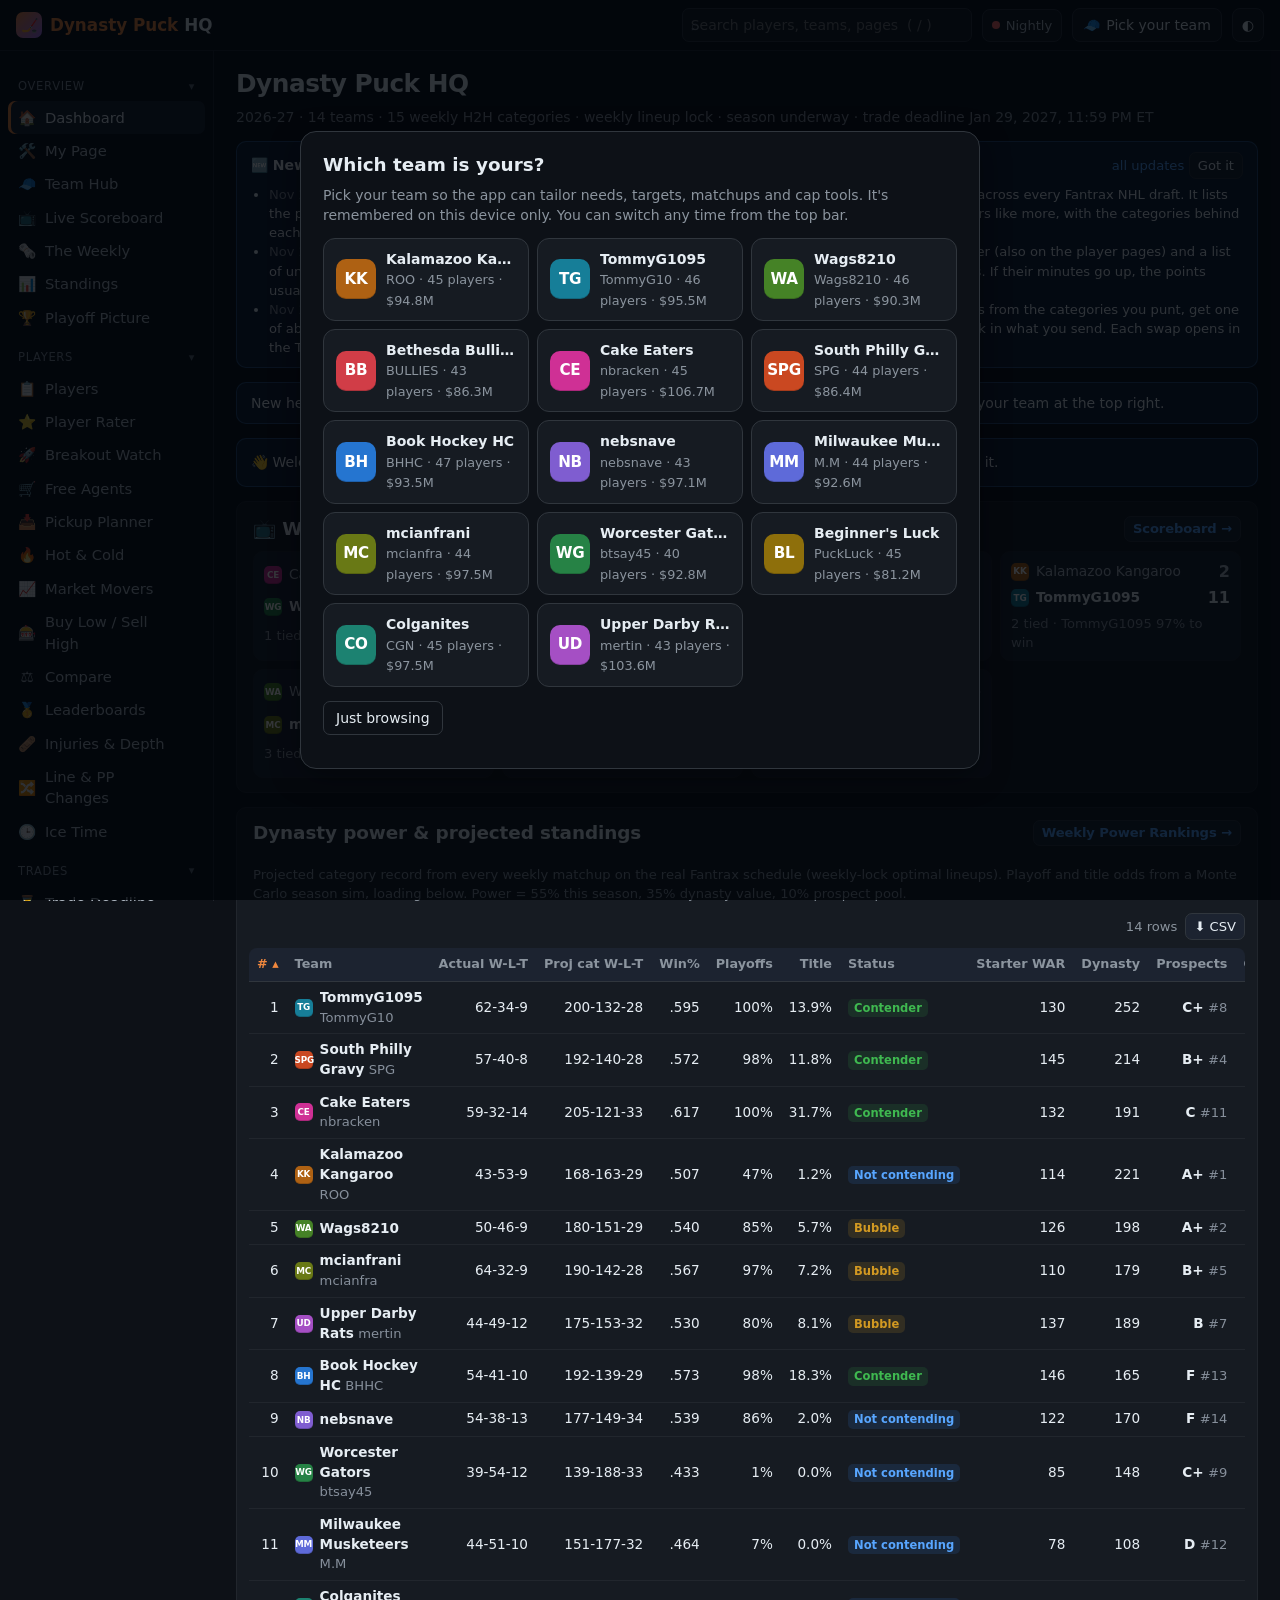
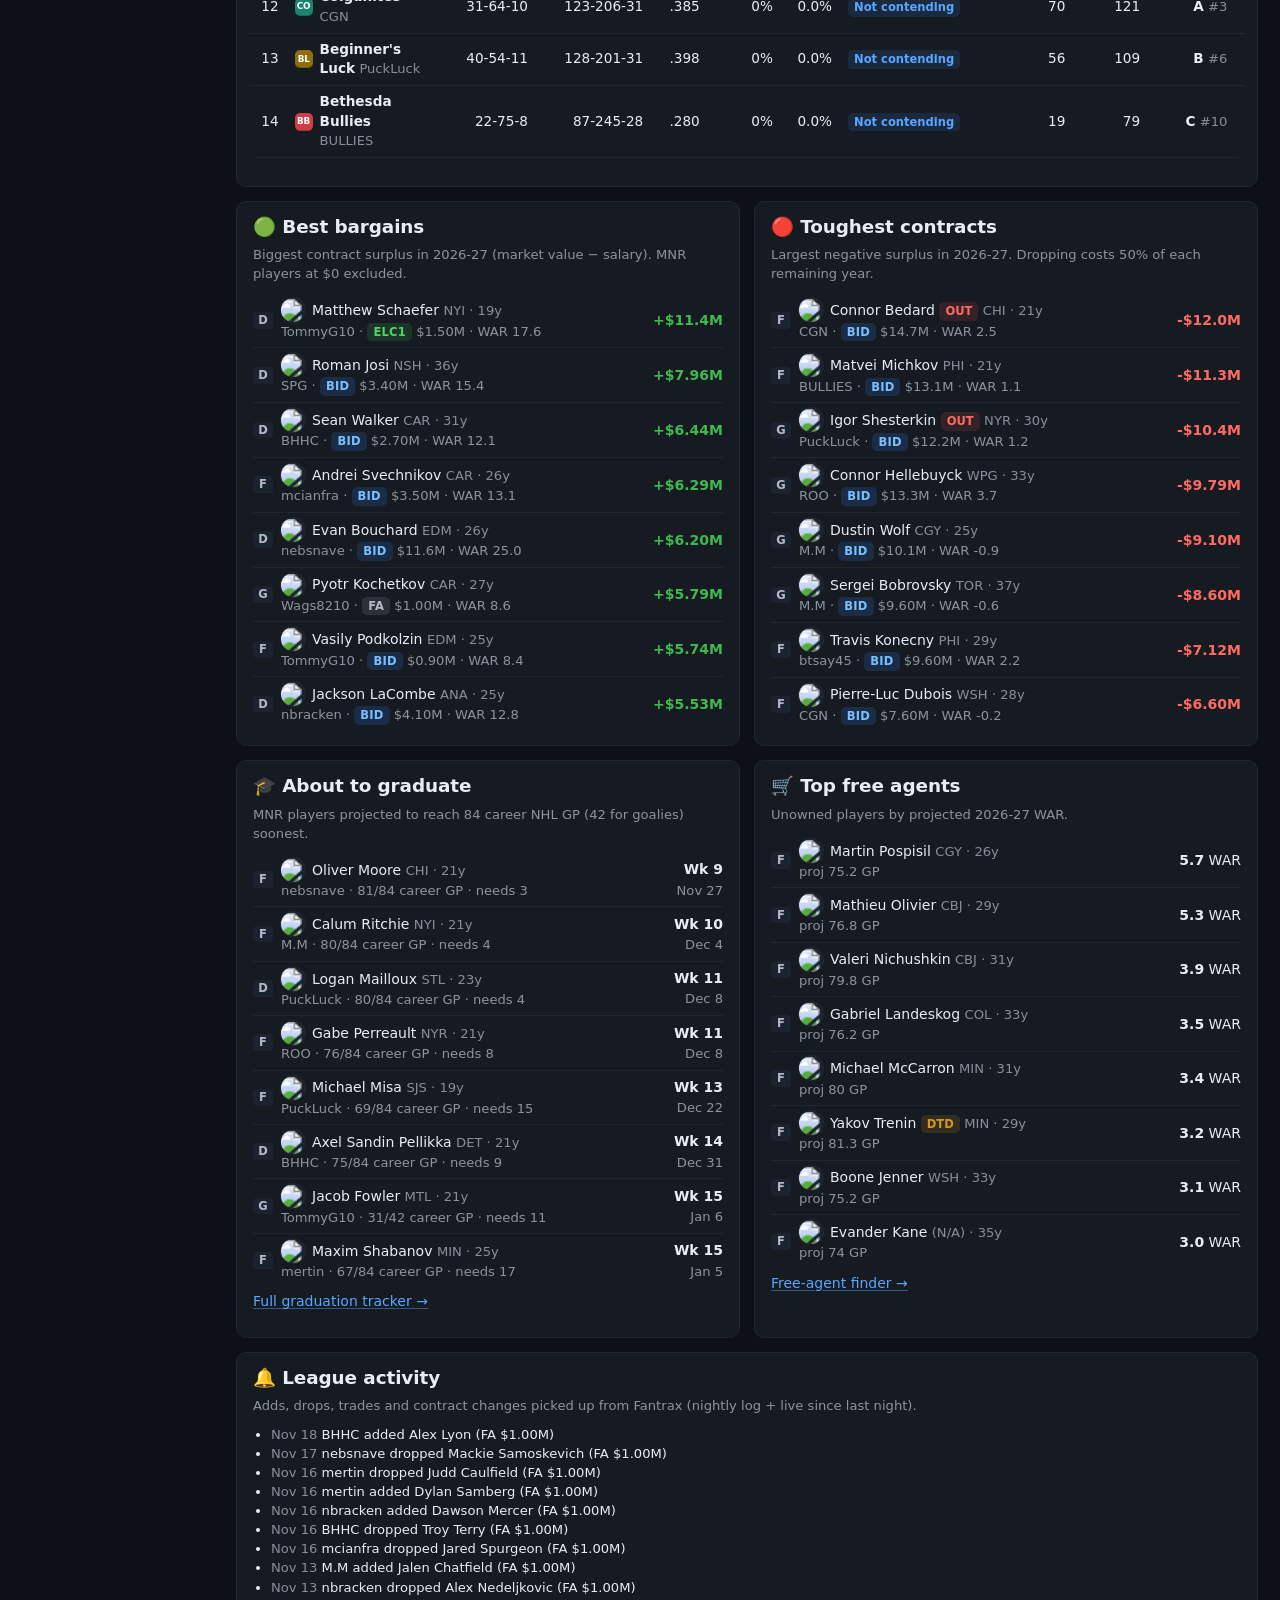
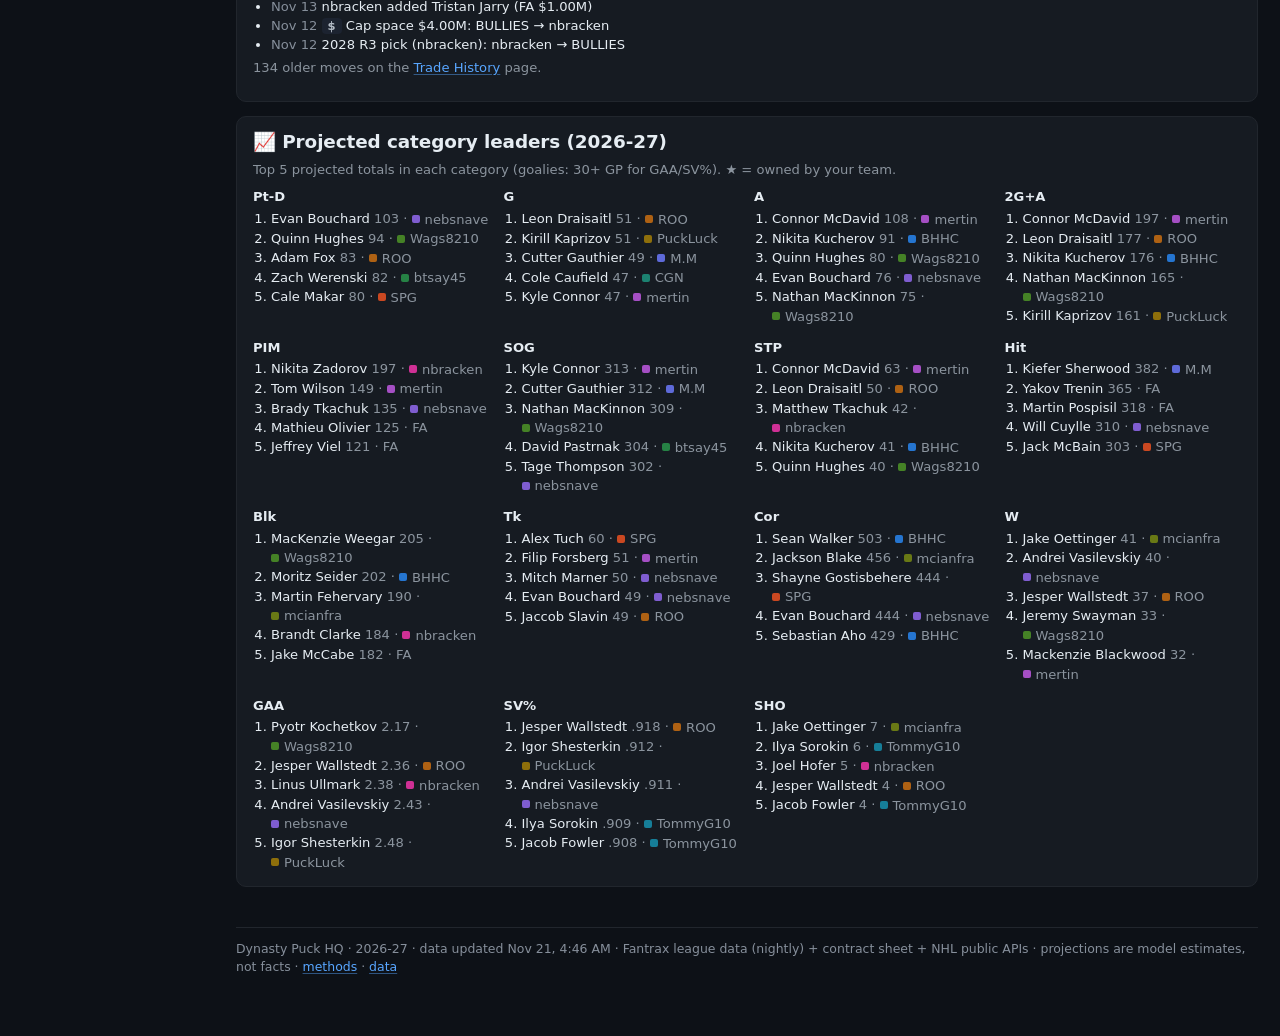
==== commit b3cfb6d2: "Market Check: our categories vs Fantrax ADP (nightly getAdp -> p.adp) Co-Authored-By: Claude Opus 5." ====
--- a/index.html
+++ b/index.html
@@ -10,6 +10,16 @@
   <meta name="description" content="Dynasty Puck HQ: projections, category values, simulators, contracts and prospects for the 14-team Dynasty Puck Fantrax league.">
   <title>Dynasty Puck HQ</title>
   <link rel="icon" href="assets/icon.svg" type="image/svg+xml">
+  <link rel="apple-touch-icon" href="assets/apple-touch-icon.png">
+  <meta property="og:type" content="website">
+  <meta property="og:site_name" content="Dynasty Puck HQ">
+  <meta property="og:title" content="Dynasty Puck HQ">
+  <meta property="og:description" content="Our league's home base: live Fantrax rosters, matchup odds, trade tools, cap planning, prospects and a lot more.">
+  <meta property="og:url" content="https://gavinpastreich.github.io/dynasty-puck/">
+  <meta property="og:image" content="https://gavinpastreich.github.io/dynasty-puck/assets/og-card.jpg">
+  <meta property="og:image:width" content="1200">
+  <meta property="og:image:height" content="630">
+  <meta name="twitter:card" content="summary_large_image">
   <link rel="manifest" href="manifest.json">
   <link rel="stylesheet" href="assets/app.css">
 </head>
@@ -123,6 +133,7 @@
   <script src="assets/js/pages-catmap.js"></script>
   <script src="assets/js/pages-thresholds.js"></script>
   <script src="assets/js/pages-punt.js"></script>
+  <script src="assets/js/pages-market.js"></script>
   <script src="assets/js/pages-mywidgets2.js"></script>
   <script src="assets/js/pages-mypage.js"></script>
   <script src="assets/js/pages-mywidgets.js"></script>
--- a/assets/app.css
+++ b/assets/app.css
@@ -818,3 +818,5 @@
 .punt-cats { display: flex; flex-wrap: wrap; gap: 6px; margin-top: 8px; }
 .punt-cats .pc { display: inline-flex; flex-direction: column; align-items: center; min-width: 52px; padding: 4px 6px; border-radius: 8px; font-size: .78rem; background: color-mix(in srgb, var(--link) calc((var(--v) - 0.2) * 70%), var(--card2)); }
 .punt-cats .pc.pu { background: var(--line2); color: var(--muted); text-decoration: line-through; }
+#fa-rise .uslist .us-o { max-width: 22em; }
+.mk-why { display: block; font-weight: 400; }
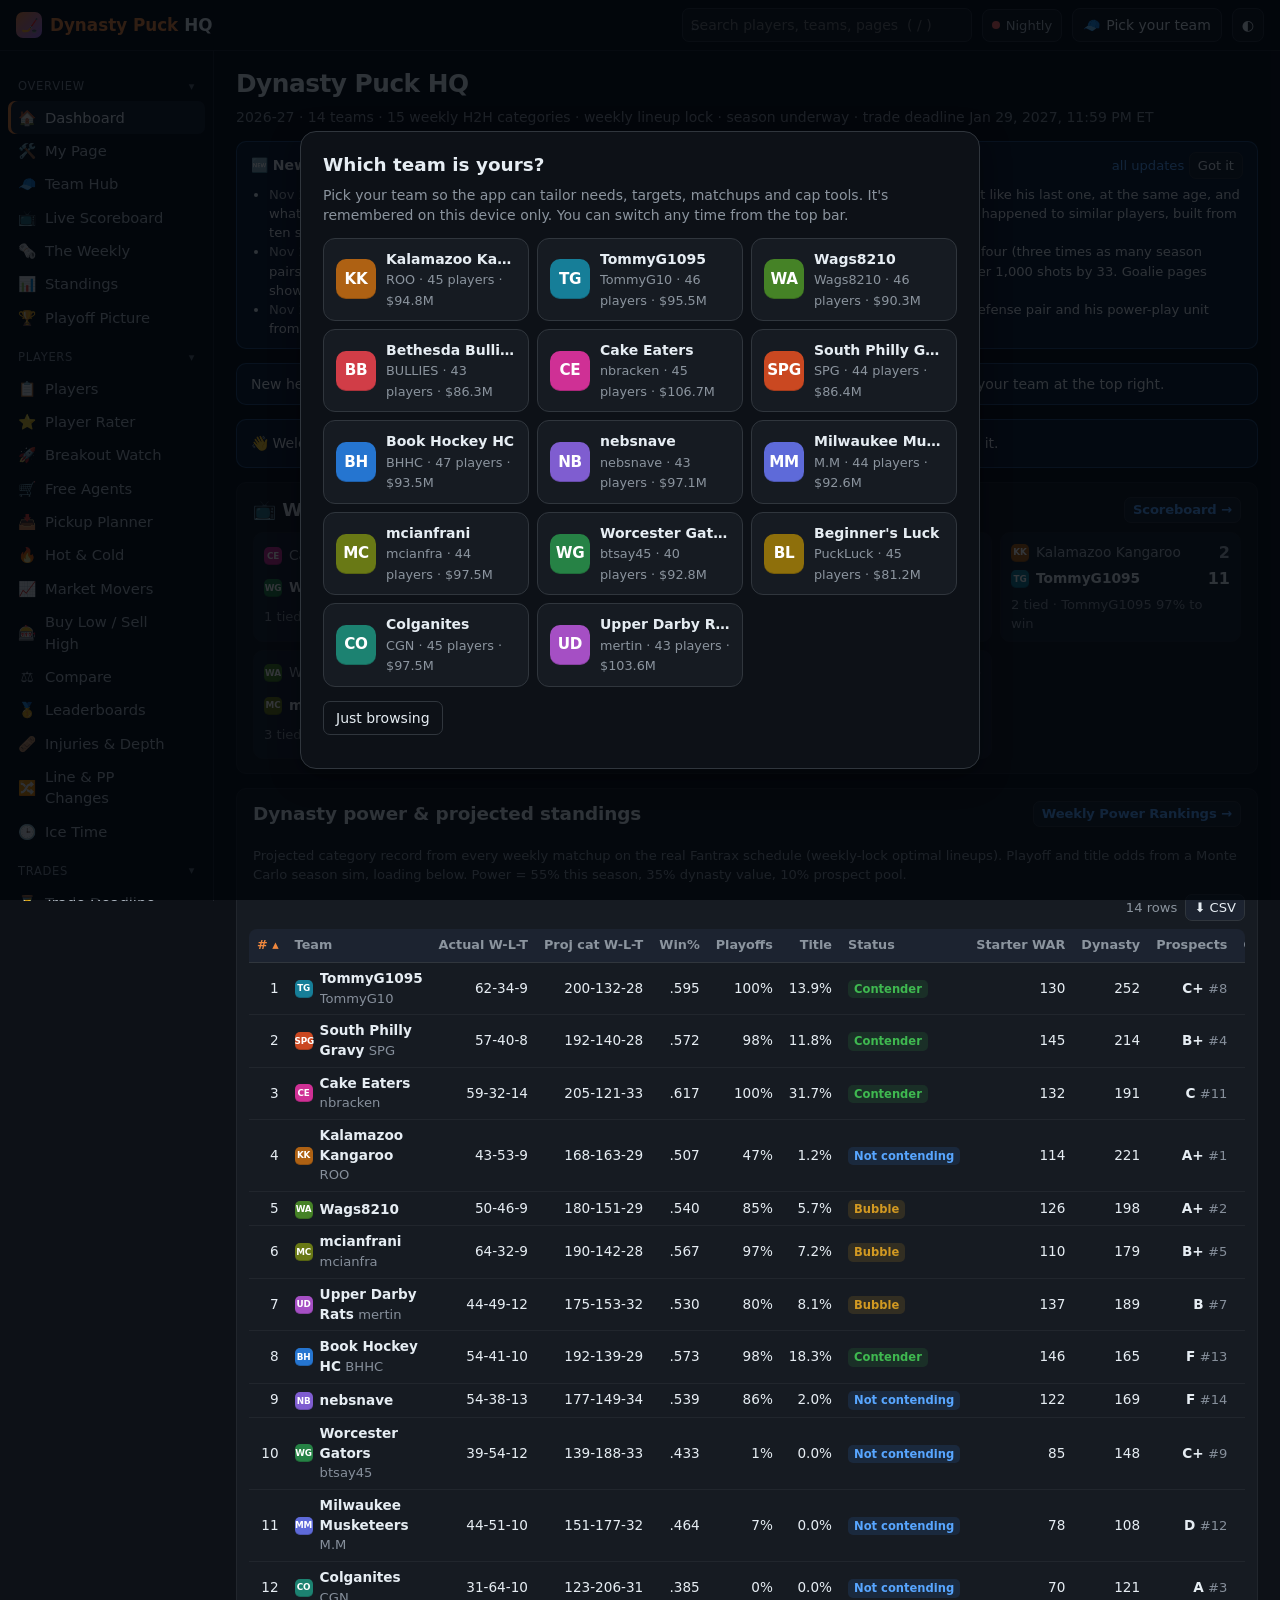
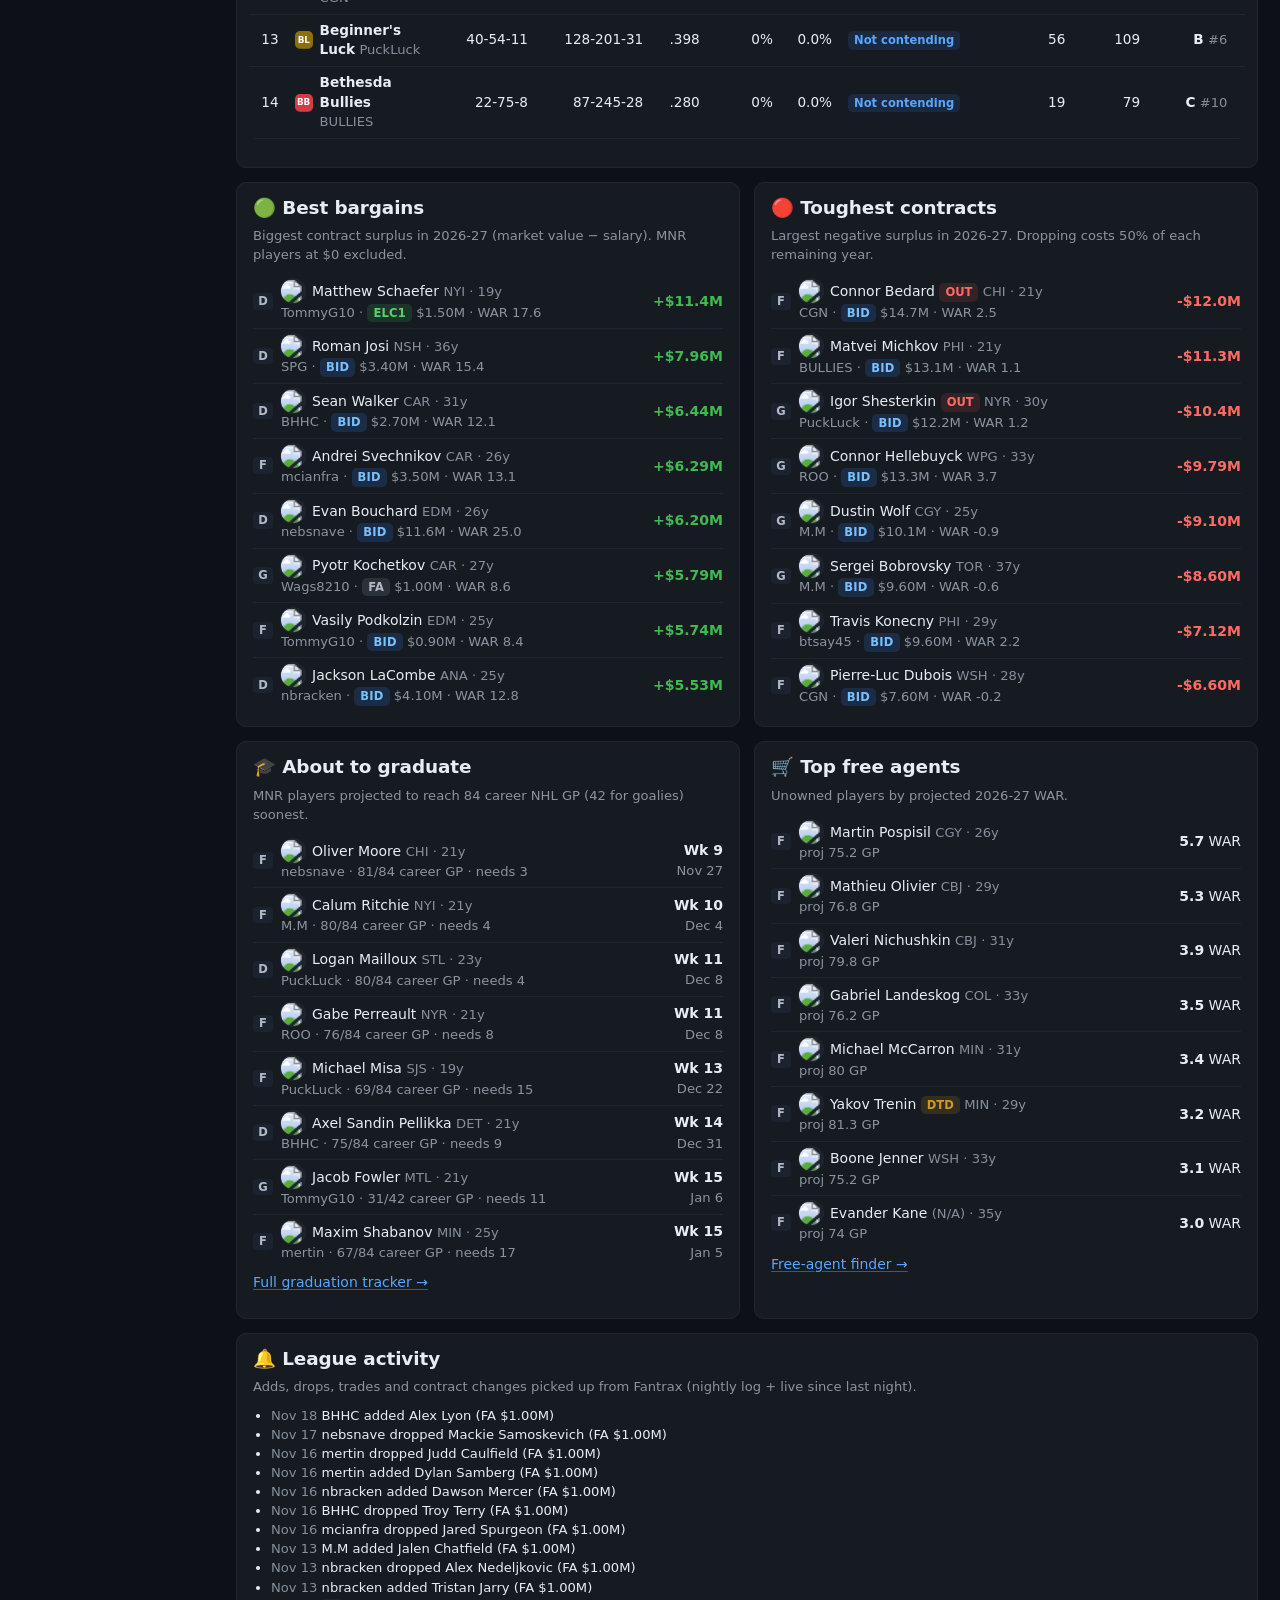
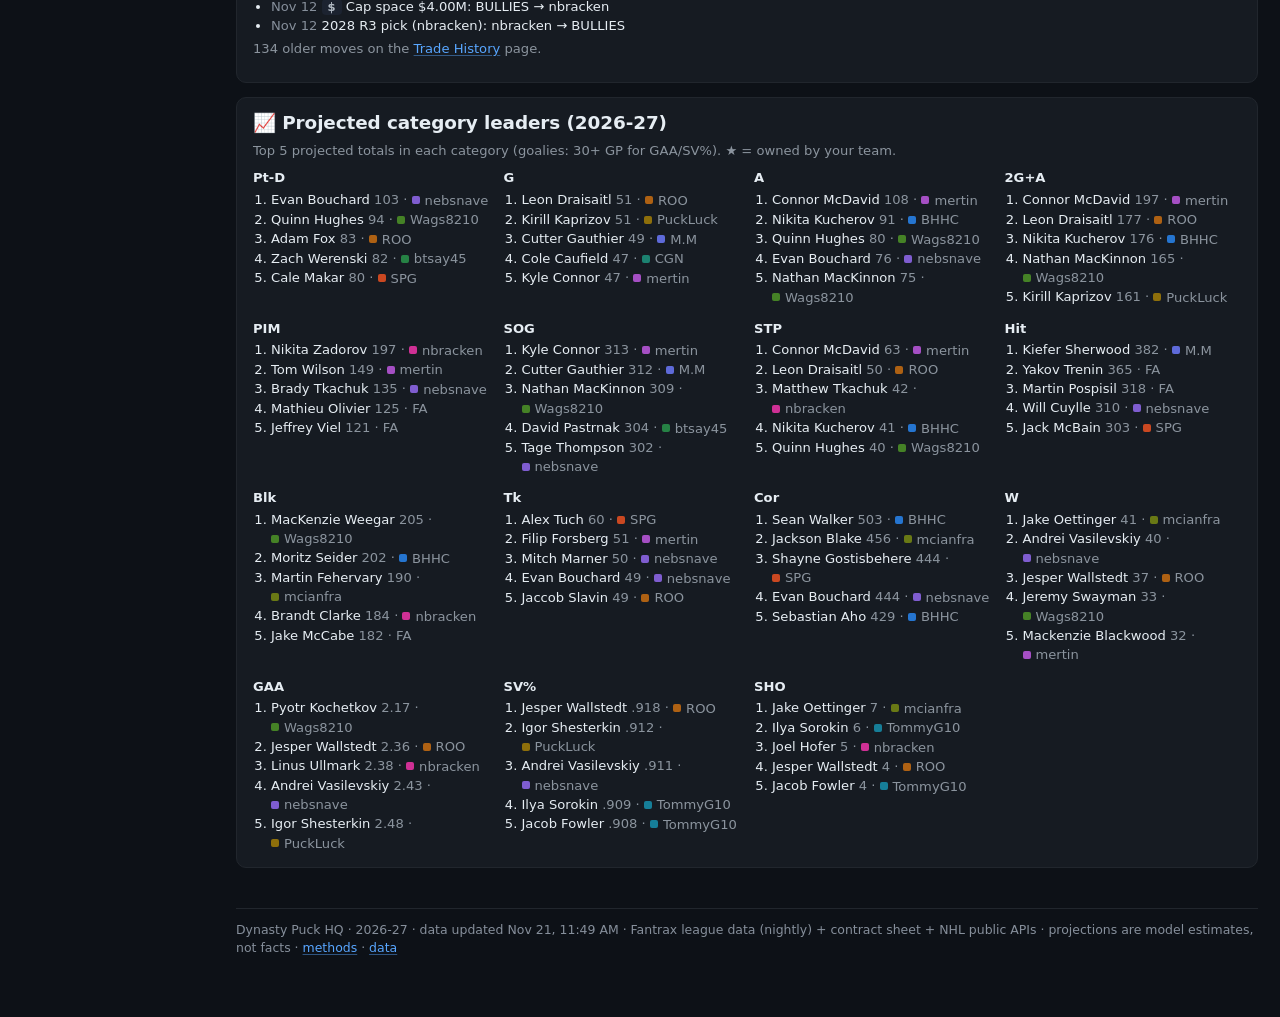
==== commit b86e000a: "Player pages: historical comps (similar seasons at the same age and what happened next) Ten NHL seas" ====
--- a/index.html
+++ b/index.html
@@ -134,6 +134,7 @@
   <script src="assets/js/pages-thresholds.js"></script>
   <script src="assets/js/pages-punt.js"></script>
   <script src="assets/js/pages-market.js"></script>
+  <script src="assets/js/pages-comps.js"></script>
   <script src="assets/js/pages-mywidgets2.js"></script>
   <script src="assets/js/pages-mypage.js"></script>
   <script src="assets/js/pages-mywidgets.js"></script>
--- a/assets/app.css
+++ b/assets/app.css
@@ -113,6 +113,8 @@
 .callout.warn { background: var(--warn-bg); border-color: color-mix(in srgb, var(--warn) 45%, transparent); }
 .callout.bad { background: var(--bad-bg); border-color: color-mix(in srgb, var(--bad) 45%, transparent); }
 .callout.good { background: var(--good-bg); border-color: color-mix(in srgb, var(--good) 45%, transparent); }
+/* faint text on a tinted callout falls under 4.5:1: use the secondary ink there */
+.callout .faint, .callout .fs { color: var(--ink2); }
 
 /* ---------- controls */
 .controls { display: flex; flex-wrap: wrap; gap: 8px 10px; align-items: center; margin: 0 0 12px; }
@@ -295,7 +297,7 @@
 .ticker { display: flex; flex-wrap: wrap; gap: 6px; margin: 0 0 14px; }
 .ticker .tk { border: 1px solid var(--line); border-radius: 8px; padding: 3px 8px; font-size: .8rem; background: var(--card); white-space: nowrap; }
 .ticker .tk.live { border-color: color-mix(in srgb, var(--bad) 55%, transparent); }
-.ticker .tk.pre { opacity: .75; }
+.ticker .tk.pre { border-style: dashed; } /* not started yet (dimming with opacity made its small text unreadable) */
 .livedot { animation: livepulse 1.6s ease-in-out infinite; }
 @keyframes livepulse { 50% { opacity: .55; } }
 @media (prefers-reduced-motion: reduce) { .livedot { animation: none; } }
@@ -351,7 +353,8 @@
 table.plan td.pc { white-space: nowrap; font-variant-numeric: tabular-nums; border-left: 1px solid var(--line2); }
 table.plan td.pc span { display: block; font-size: .66rem; line-height: 1.1; opacity: .8; }
 table.plan td.c-con { background: rgba(56,139,253,.13); }
-table.plan td.c-off { opacity: .6; }
+table.plan td.c-off { color: var(--muted); font-style: italic; }
+table.plan td.c-off span { opacity: 1; }
 table.plan td.c-elc, .pk.c-elc { background: rgba(63,185,80,.20); }
 table.plan td.c-re, .pk.c-re { background: var(--warn-bg); }
 table.plan td.c-auc, .pk.c-auc { background: rgba(163,113,247,.20); }
@@ -360,6 +363,7 @@
 table.plan td.c-ufa, table.plan td.c-mnr { font-size: .74rem; }
 .pk { display: inline-block; padding: 0 6px; border-radius: 5px; font-size: .74rem; white-space: nowrap; }
 .pk.c-con { background: rgba(56,139,253,.16); }
+.pk.c-con, .pk.c-elc, .pk.c-re, .pk.c-auc { color: var(--ink2); }
 table.plan tr.grp td { background: var(--card2); font-weight: 600; padding-top: 8px; }
 table.plan tfoot td { border-top: 1px solid var(--line); background: var(--card); }
 table.plan tfoot tr.sum td { border-top: 2px solid var(--line); }
@@ -499,6 +503,7 @@
 .bt .teamchip { flex: 1; min-width: 0; font-size: .85rem; }
 .bt .teamchip .tn { white-space: nowrap; }
 .bt.mine { background: color-mix(in srgb, var(--accent) 10%, transparent); }
+.bt.mine .muted { color: var(--ink2); }
 .bt .sd { width: 16px; color: var(--faint); font-size: .75rem; text-align: right; flex: none; }
 @media (max-width: 900px) { .bracket { grid-template-columns: repeat(2, minmax(0, 1fr)); } }
 @media (max-width: 520px) { .bracket { grid-template-columns: minmax(0, 1fr); } }
@@ -737,7 +742,7 @@
 .mp-cust .mw-pages label { padding: 2px 0; }
 .mp-tabs { display: flex; flex-wrap: wrap; gap: 8px; }
 .sgrid td.sg.LV { box-shadow: inset 0 0 0 2px var(--accent); }
-.sgrid td.sg.LV span { color: var(--accent); }
+.sgrid td.sg.LV span { color: color-mix(in srgb, var(--accent) 85%, var(--ink)); }
 /* Scenario Builder */
 .scn { display: grid; gap: 6px; }
 .scn-g { display: grid; grid-template-columns: 1fr auto 1fr; gap: 6px; align-items: stretch; }
